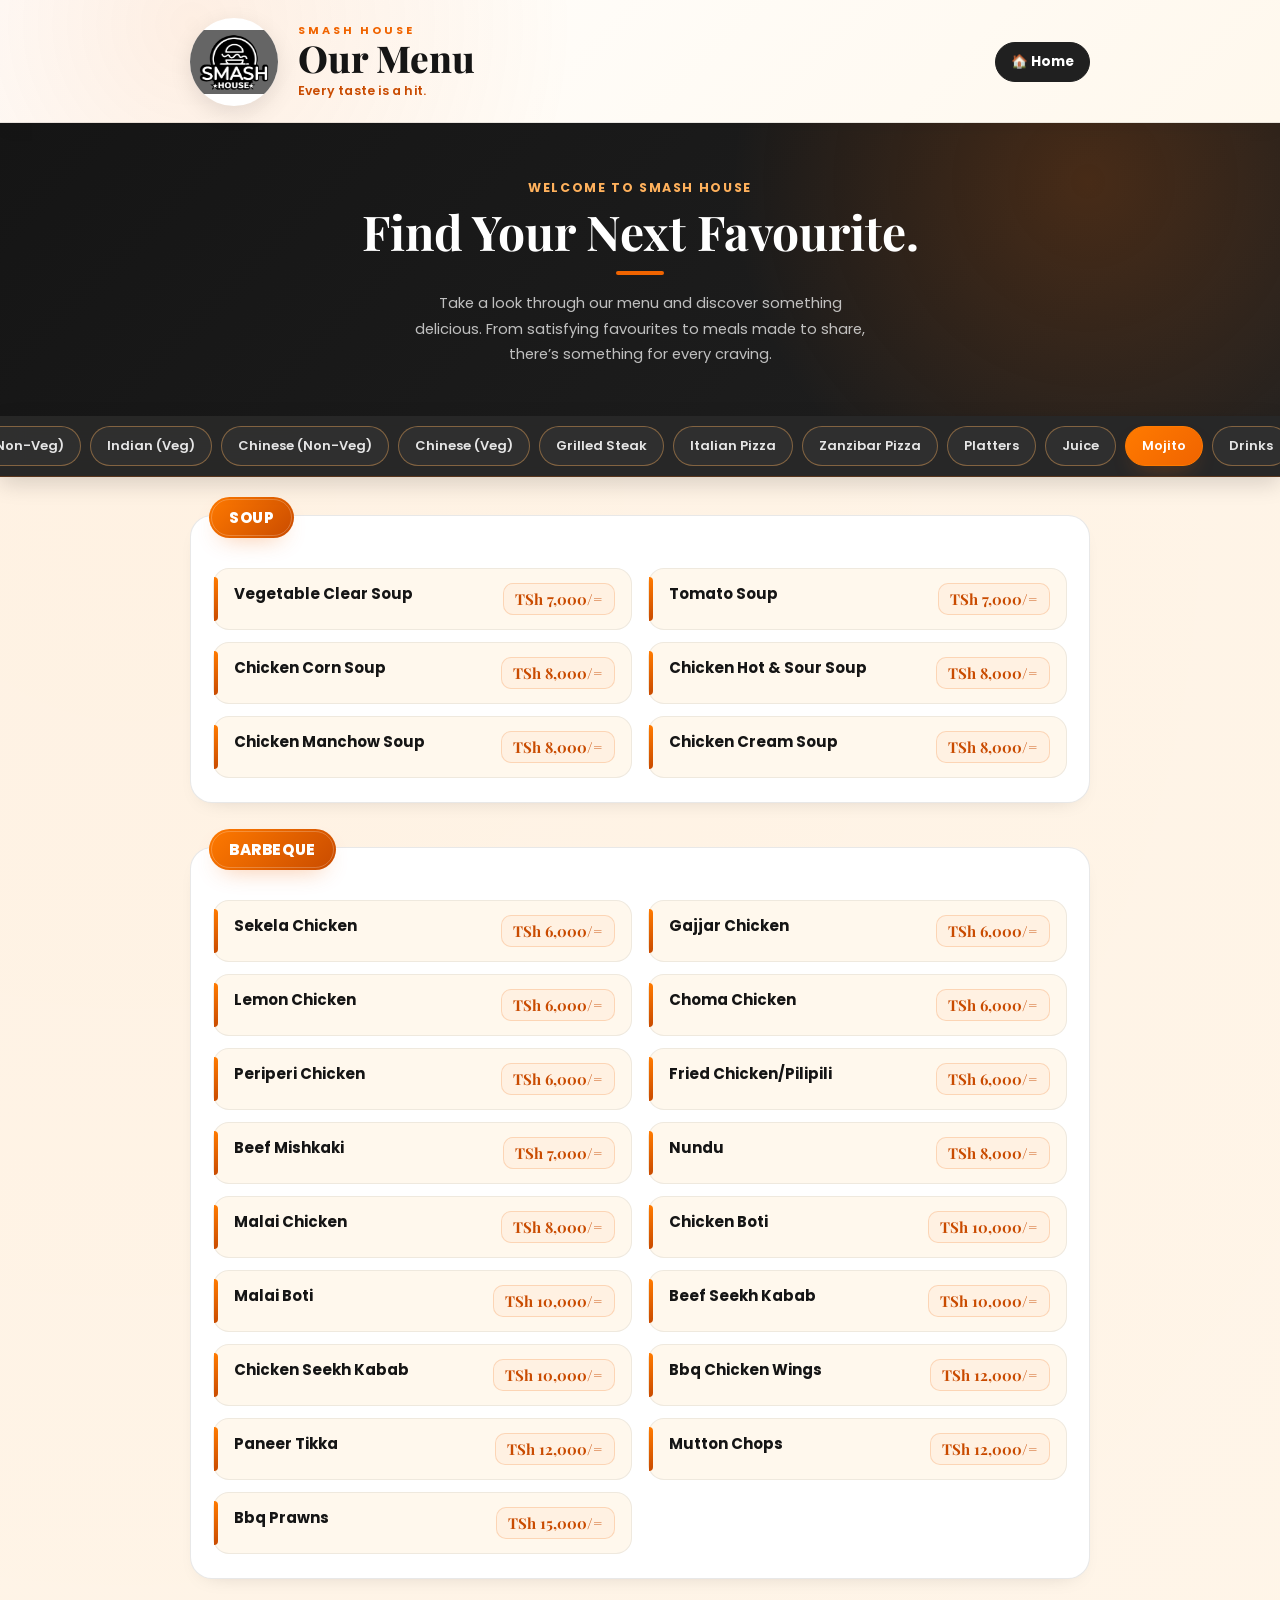
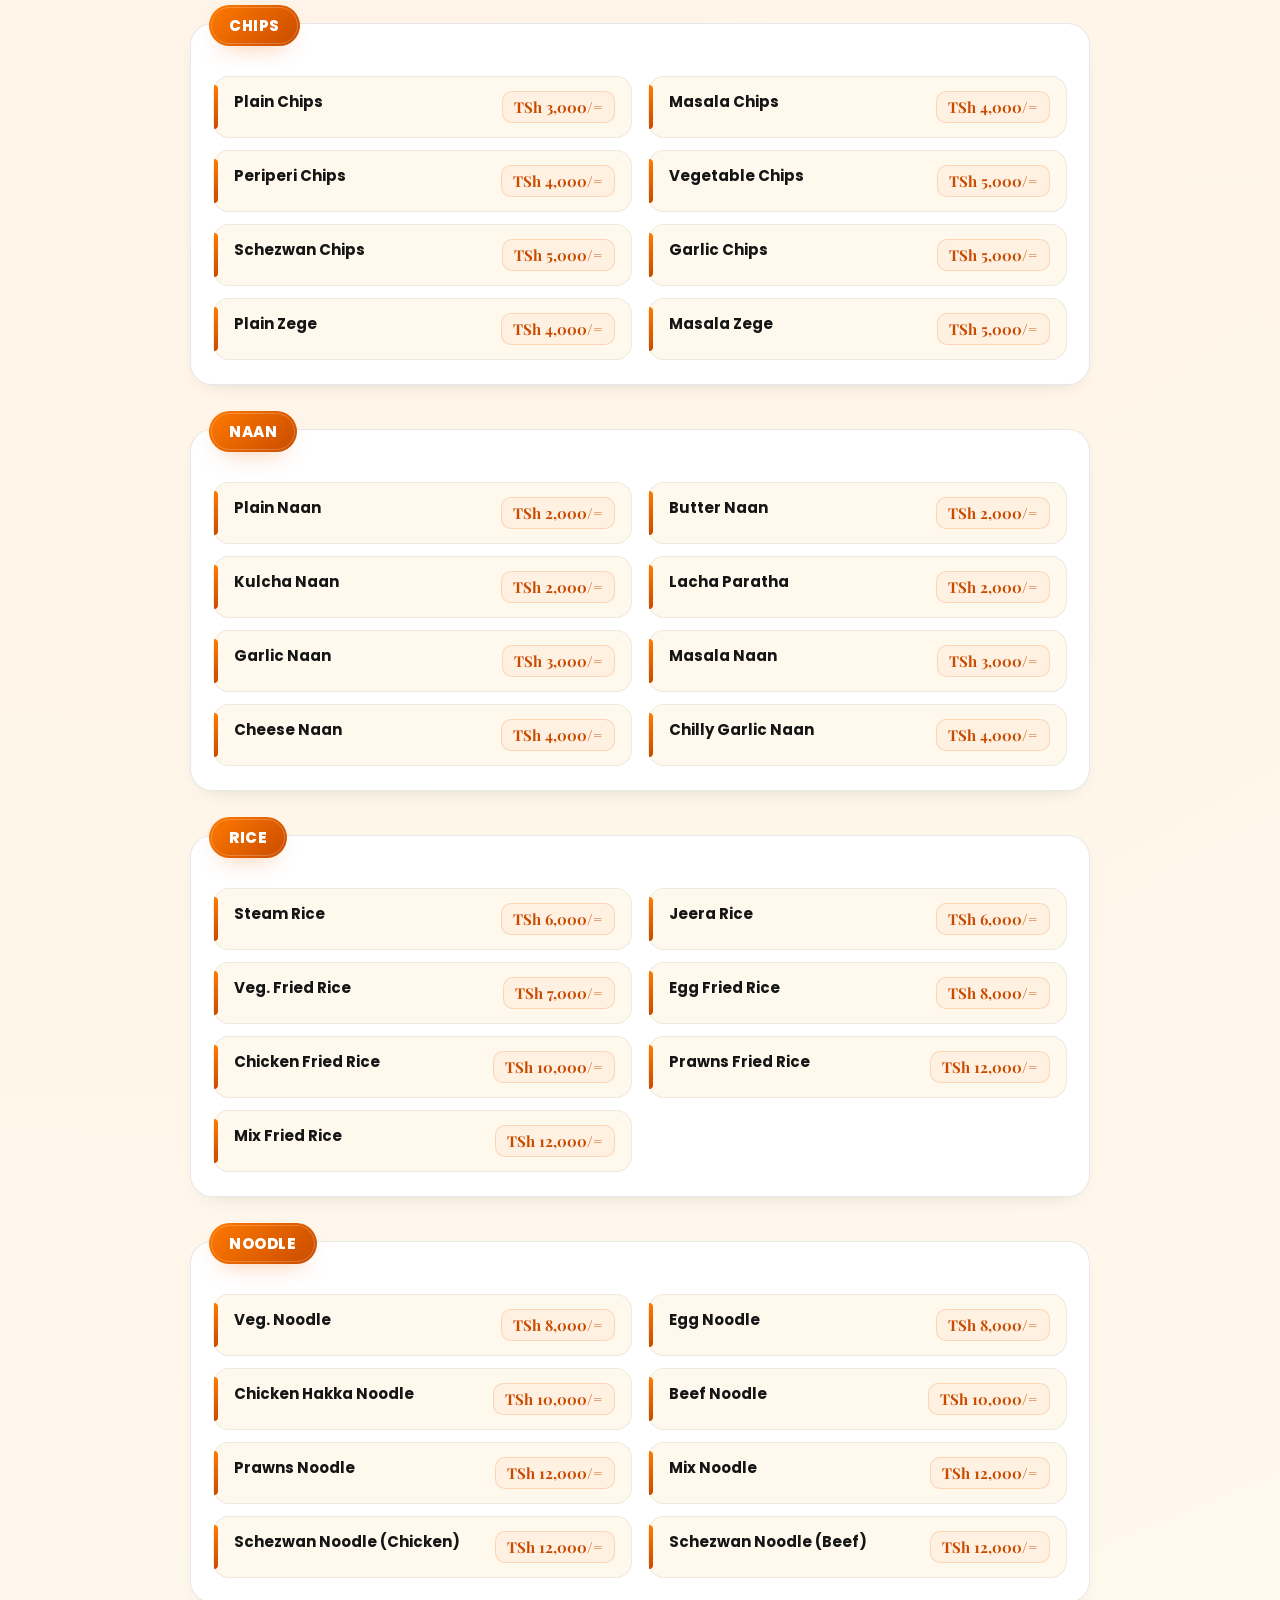
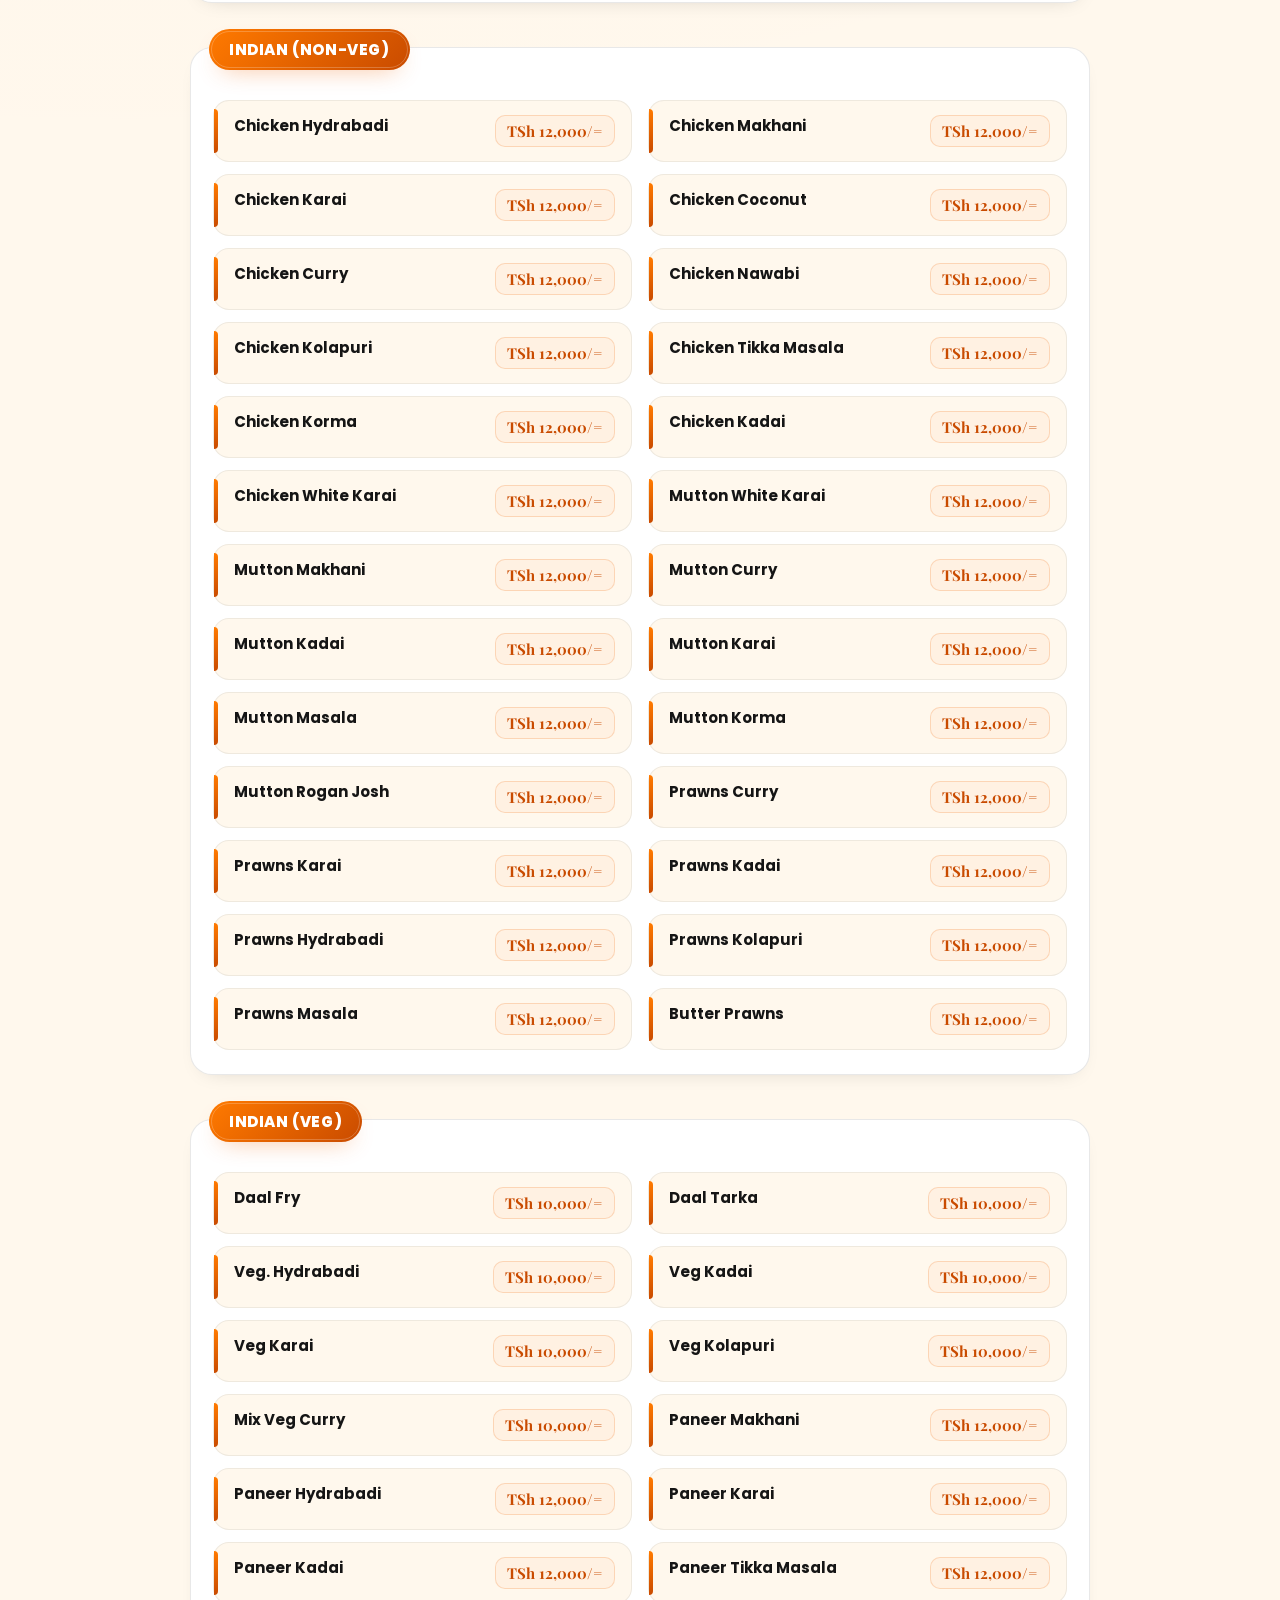
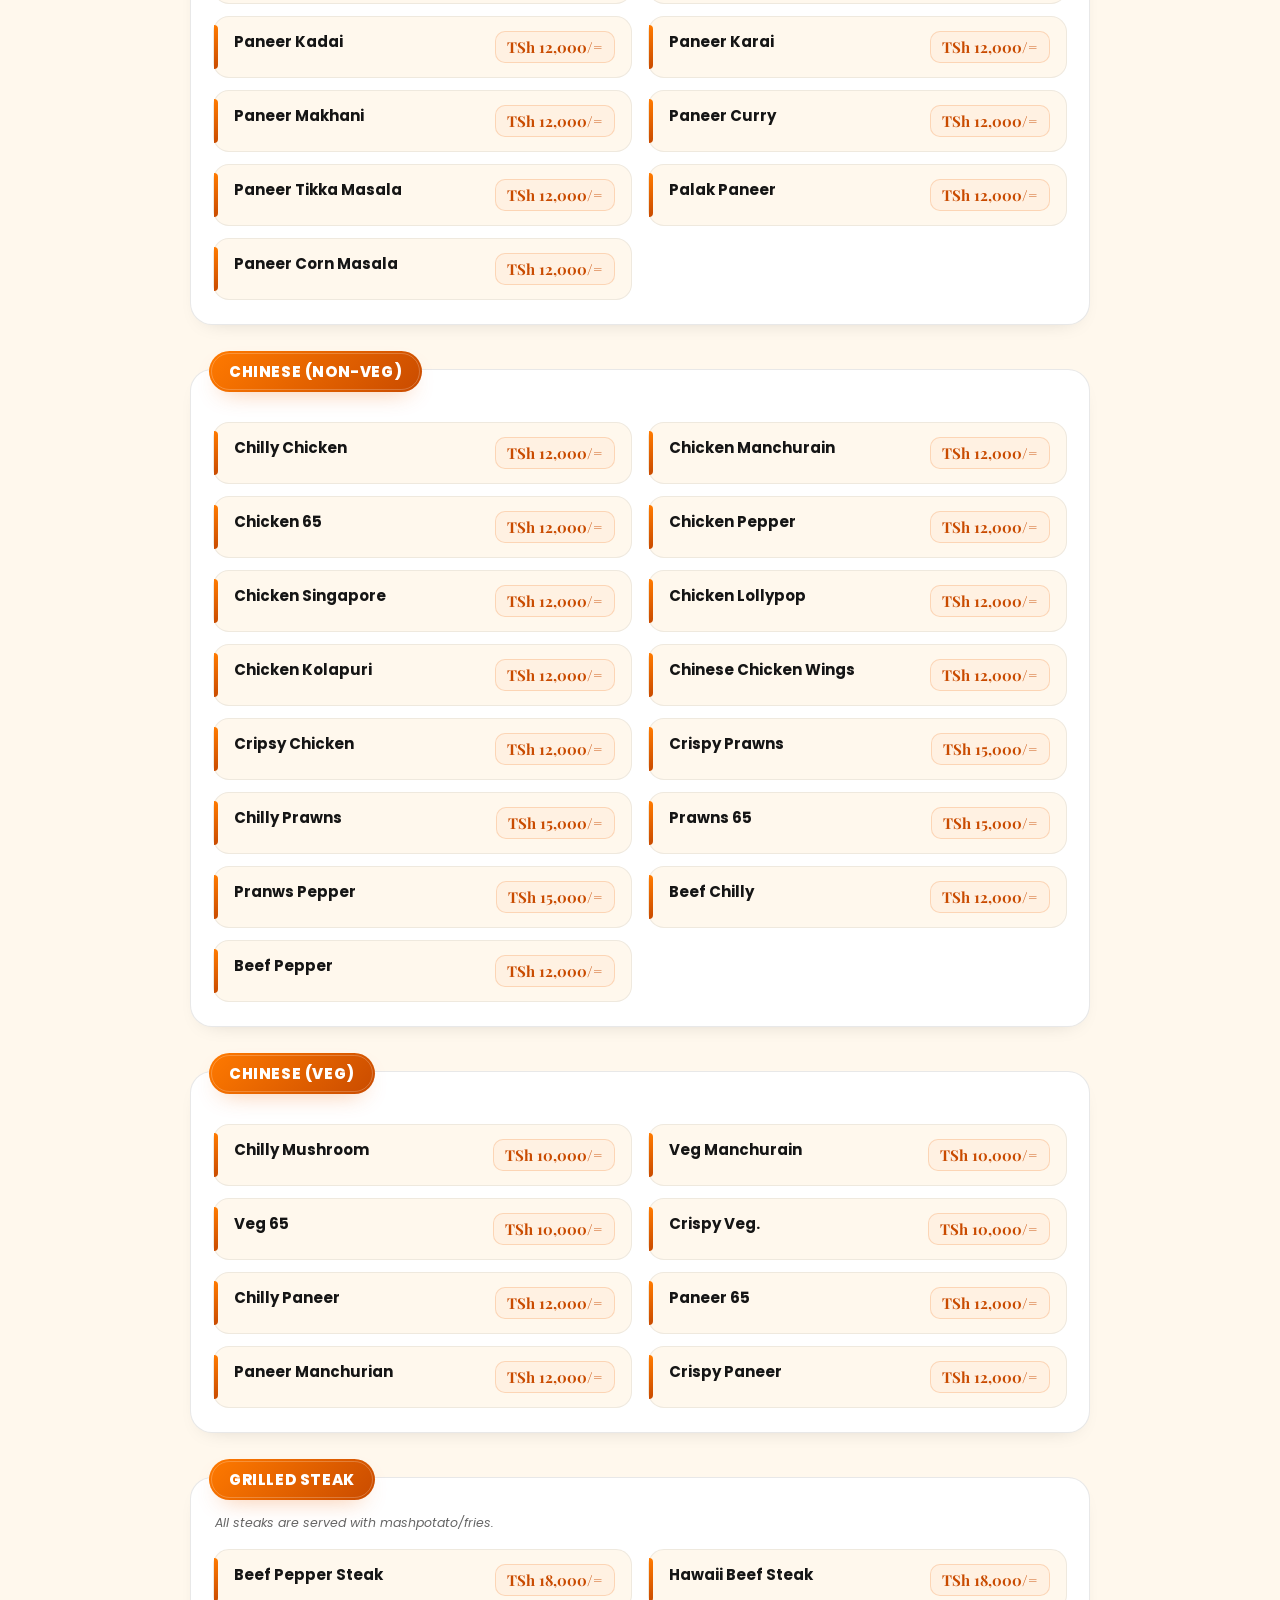
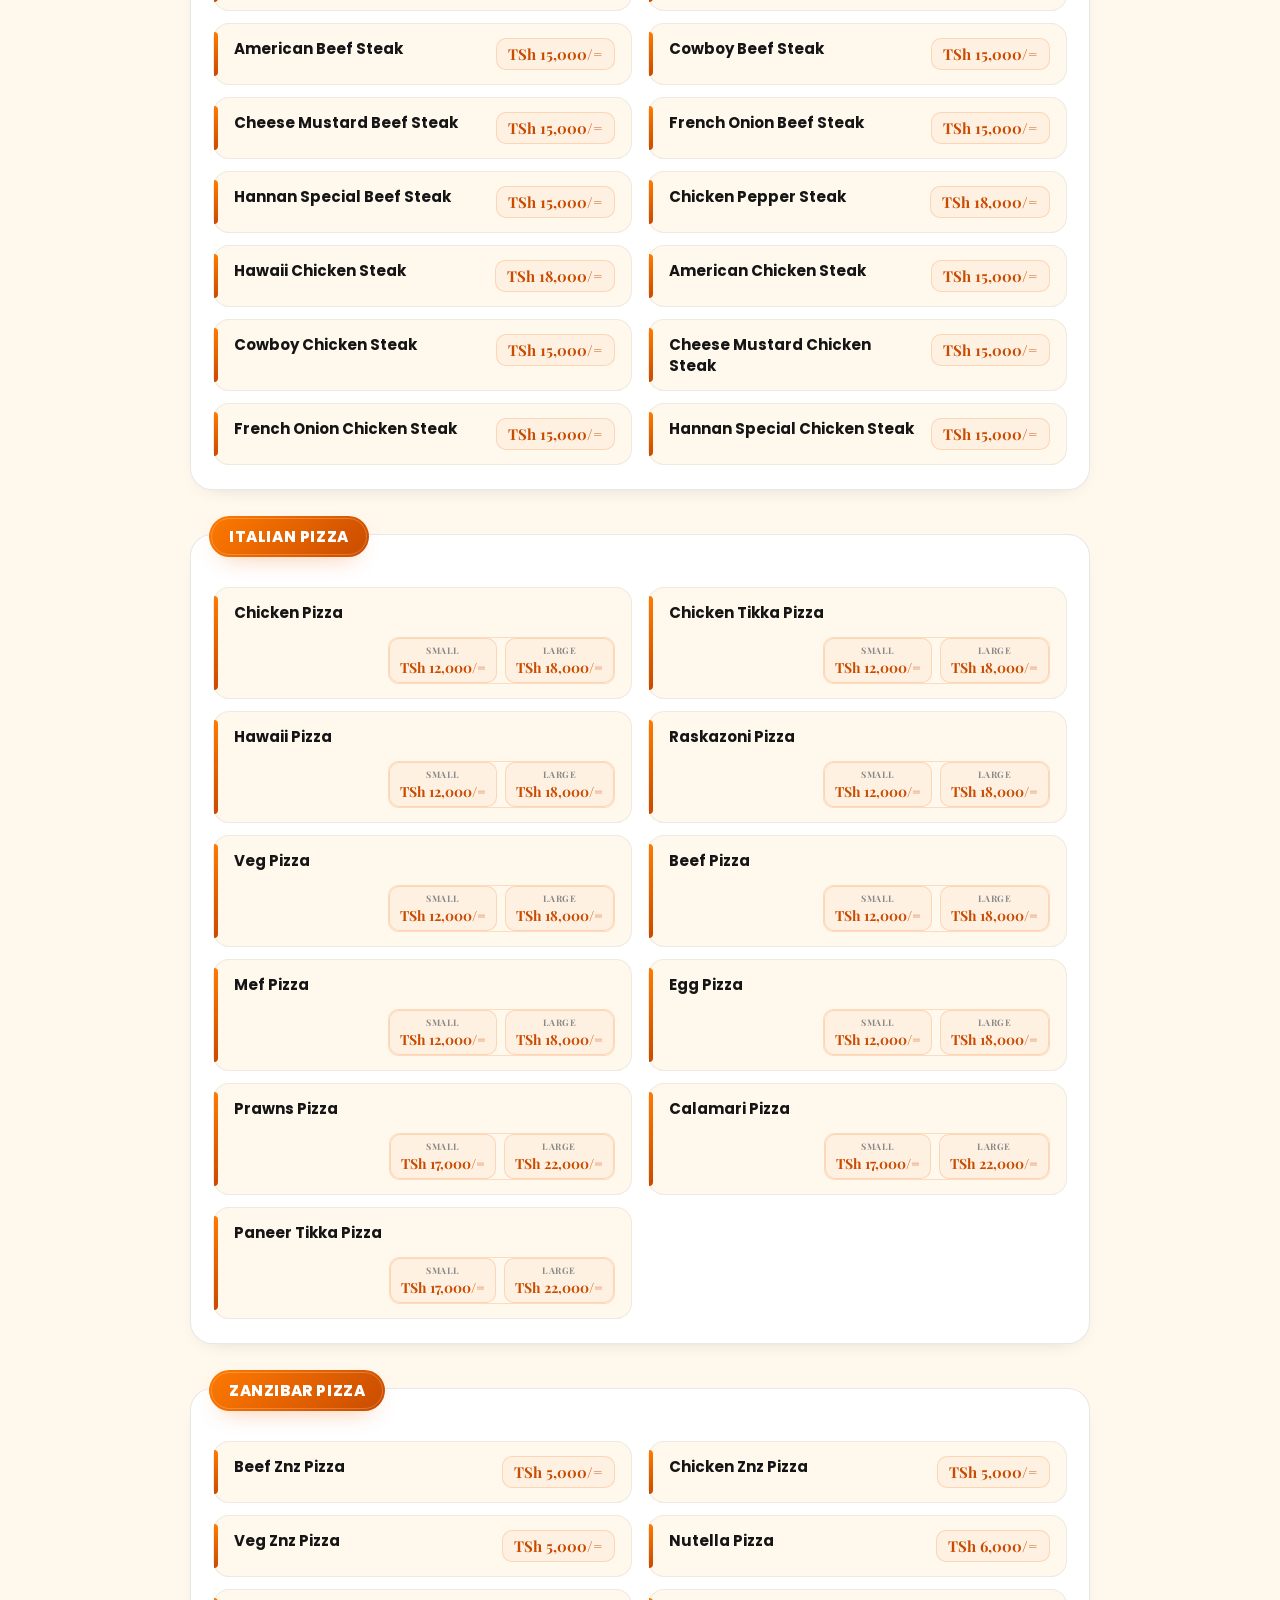
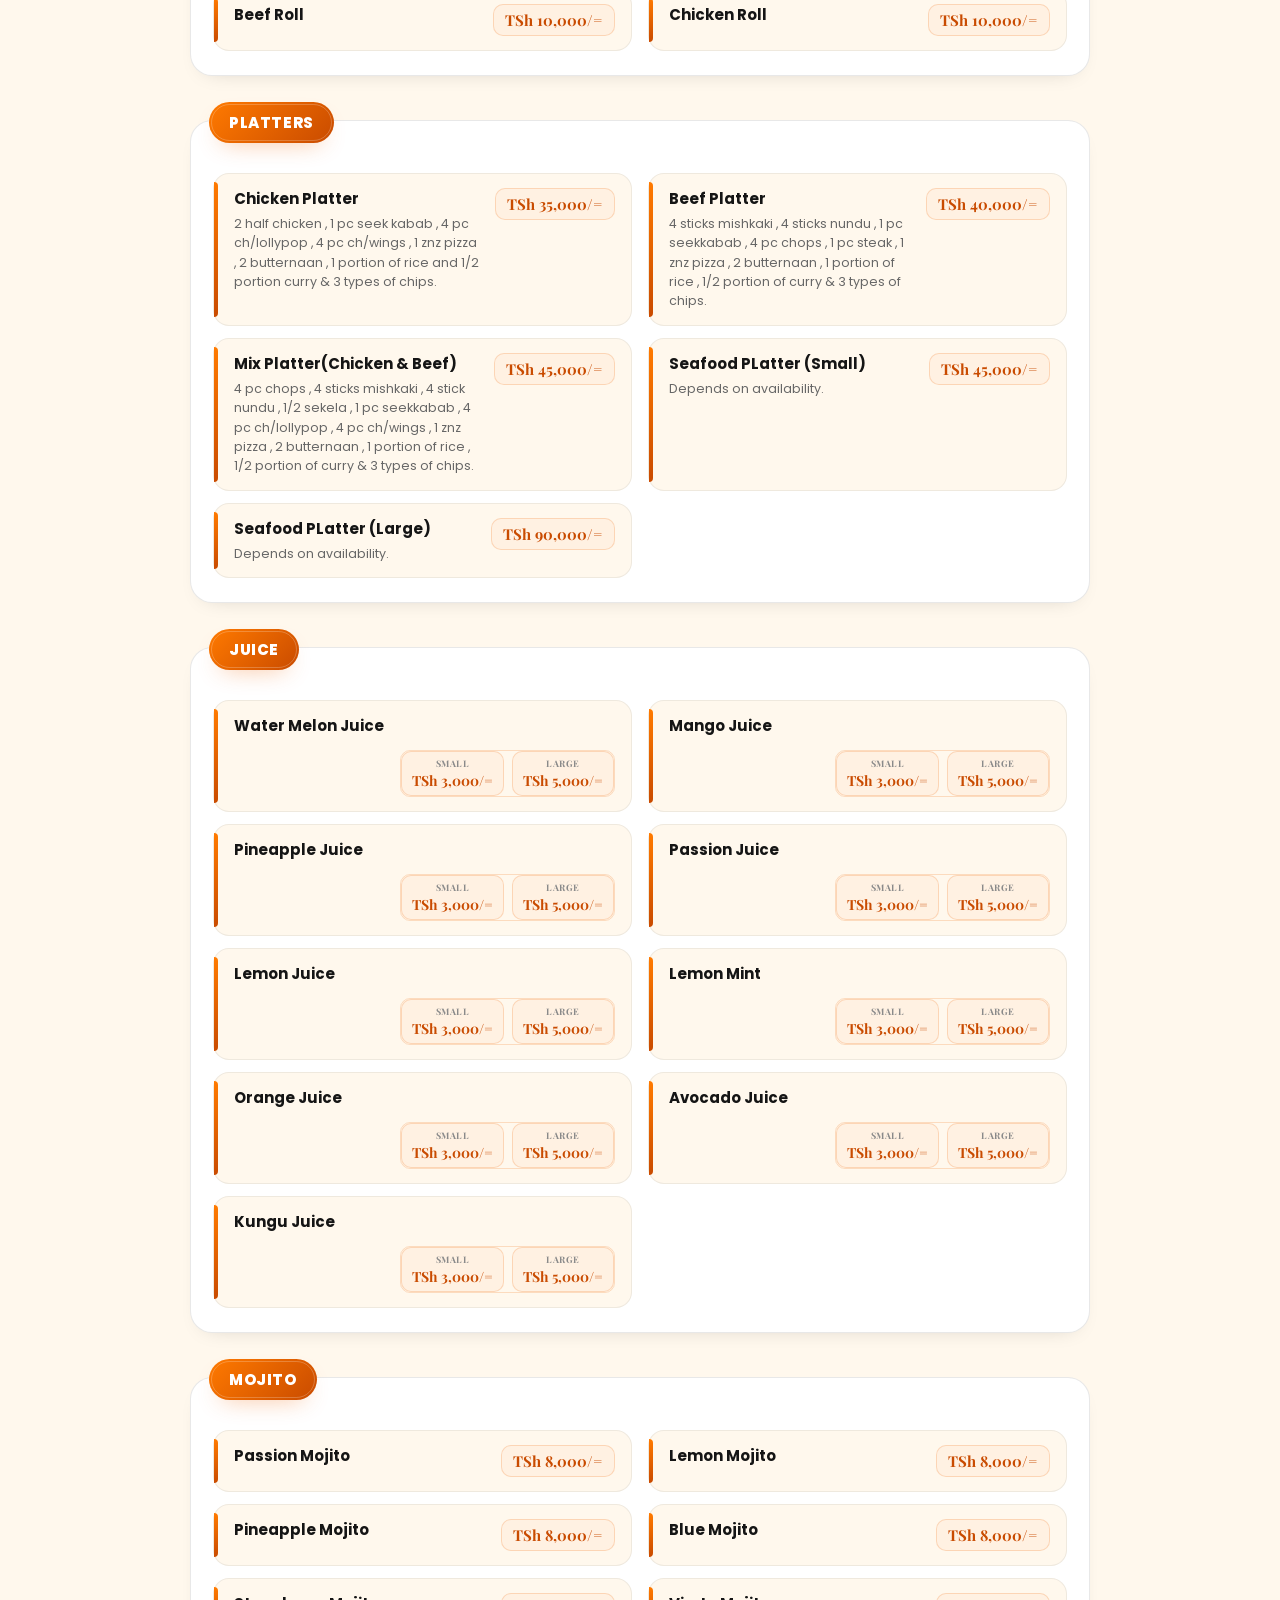
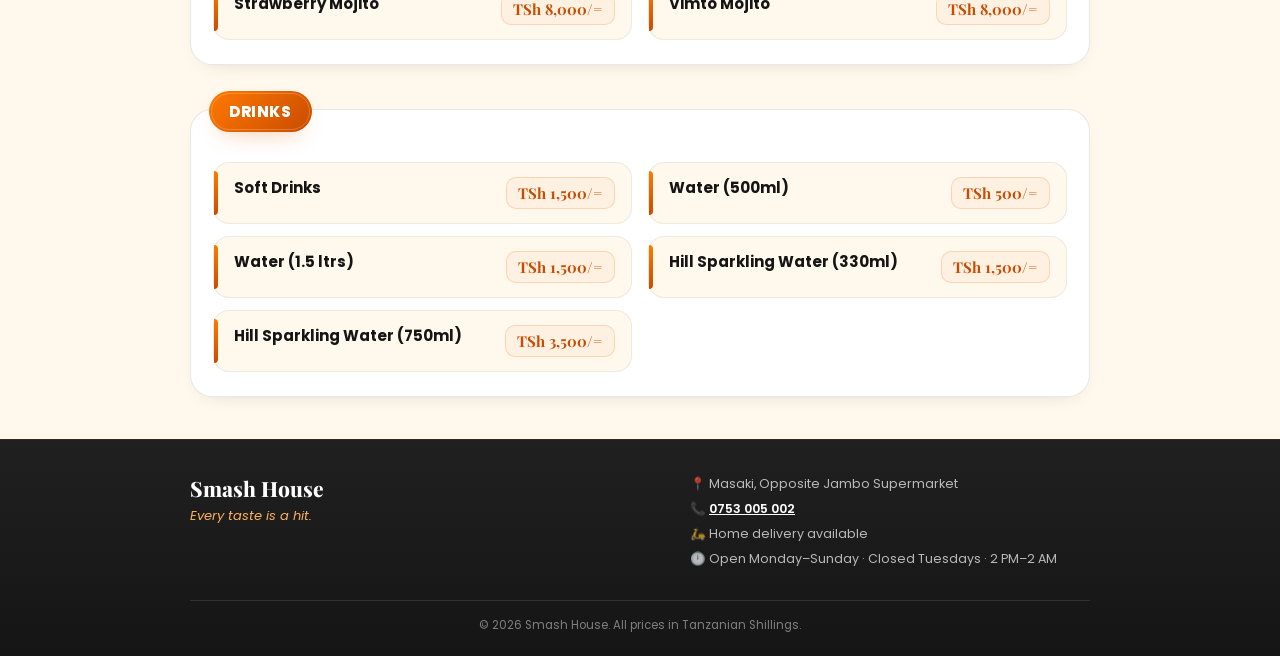
==== index1.html @ 14e7b161 "Add files via upload" ====
<!DOCTYPE html>

<html lang="en">
<head>

  <meta charset="UTF-8" />

  <meta
    name="viewport"
    content="width=device-width, initial-scale=1.0, viewport-fit=cover"
  />

  <title>Smash House — Menu</title>

  <meta
    name="description"
    content="Explore the Smash House menu and discover delicious meals, favourites and more. Visit us in Masaki or order your favourites online."
  />

  <!-- Google Fonts -->
  <link rel="preconnect" href="https://fonts.googleapis.com" />

  <link
    rel="preconnect"
    href="https://fonts.gstatic.com"
    crossorigin
  />

  <link
    href="https://fonts.googleapis.com/css2?family=Playfair+Display:wght@600;700;800&family=Poppins:wght@400;500;600;700&display=swap"
    rel="stylesheet"
  />

  <link
    rel="stylesheet"
    href="style1.css"
  />

</head>


<body>


  <!-- =========================================================
       HEADER
       ========================================================= -->

  <header class="site-header">

    <div class="header-inner">


      <!-- Restaurant Logo -->

      <div class="brand-logo">

        <img
          src="logo.jpeg"
          alt="Smash House logo"
        />

      </div>


      <!-- Restaurant Name -->

      <div class="brand-copy">

        <p class="brand-eyebrow">
          Smash House
        </p>

        <h1 class="brand-name">
          Our Menu
        </h1>

        <p class="brand-tagline">
          Every taste is a hit.
        </p>

      </div>


      <!-- Home Button -->

      <a
        href="index.html"
        class="home-button"
        aria-label="Go back to Smash House home page"
      >
        🏠 Home
      </a>


    </div>

  </header>



  <!-- =========================================================
       MENU INTRO
       ========================================================= -->

  <section class="menu-intro">

    <div class="menu-intro-inner">

      <p class="menu-kicker">
        Welcome to Smash House
      </p>

      <h2>
        Find Your Next Favourite.
      </h2>

      <p>
        Take a look through our menu and discover something delicious.
        From satisfying favourites to meals made to share, there’s
        something for every craving.
      </p>

    </div>

  </section>



  <!-- =========================================================
       CATEGORY NAVIGATION
       ========================================================= -->

  <nav
    class="category-nav"
    aria-label="Menu categories"
  >

    <div
      class="category-nav-scroll"
      id="category-nav"
      role="tablist"
    ></div>

  </nav>



  <!-- =========================================================
       MENU CONTENT
       ========================================================= -->

  <main
    id="menu-content"
    class="menu-content"
  >

    <!--
      Menu category sections are rendered here
      by script1.js from MENU_DATA.
    -->

  </main>


  <!-- =========================================================
       FOOTER
       ========================================================= -->

  <footer class="site-footer">

    <div class="footer-inner">

      <div class="footer-brand">

        <p class="footer-name">
          Smash House
        </p>

        <p class="footer-tagline">
          Every taste is a hit.
        </p>

      </div>


      <div class="footer-details">

        <p>
          📍 Masaki, Opposite Jambo Supermarket
        </p>

        <p>
          📞
          <a href="tel:0753005002">
            0753 005 002
          </a>
        </p>

        <p>
          🛵 Home delivery available
        </p>

        <p>
          🕛 Open Monday–Sunday · Closed Tuesdays · 2 PM–2 AM
        </p>

      </div>

    </div>


    <!-- Copyright -->

    <p class="footer-copyright">

      © <span id="year"></span>
      Smash House.
      All prices in Tanzanian Shillings.

    </p>

  </footer>



  <!-- JavaScript -->

  <script src="script1.js"></script>

</body>
</html>
---- style1.css ----
/* =========================================================================
   SMASH HOUSE — TABLE MENU STYLESHEET

   Visual identity:
   Charcoal + Orange + Warm Cream

   Designed to match the main Smash House website while keeping the
   digital menu clean, fast, modern and easy to use on mobile.
   ========================================================================= */


/* =========================================================================
   1. DESIGN TOKENS
   ========================================================================= */

:root {

  /* ---------- Main colours ---------- */

  --charcoal-deep: #151515;
  --charcoal: #202020;
  --charcoal-mid: #2C2C2C;
  --charcoal-light: #3A3A3A;

  --orange-deep: #C94B00;
  --orange: #F06400;
  --orange-bright: #FF7A00;
  --orange-soft: #FFB15C;

  --cream: #FFF8ED;
  --cream-dark: #F5EBDD;
  --white: #FFFFFF;

  /* ---------- Text ---------- */

  --ink: #202020;
  --ink-soft: #666666;
  --ink-faint: #8A8A8A;

  /* ---------- Borders ---------- */

  --border:
    rgba(32, 32, 32, 0.10);

  --border-orange:
    rgba(240, 100, 0, 0.28);

  /* ---------- Fonts ---------- */

  --font-display:
    'Playfair Display',
    Georgia,
    serif;

  --font-body:
    'Poppins',
    -apple-system,
    BlinkMacSystemFont,
    'Segoe UI',
    sans-serif;

  /* ---------- Radius ---------- */

  --radius-lg: 22px;
  --radius-md: 16px;
  --radius-sm: 10px;

  --radius-pill: 999px;

  /* ---------- Shadows ---------- */

  --shadow-soft:
    0 16px 40px -20px rgba(0, 0, 0, 0.30);

  --shadow-card:
    0 8px 22px -15px rgba(0, 0, 0, 0.22);

  --shadow-orange:
    0 10px 24px -12px rgba(240, 100, 0, 0.45);

  /* ---------- Navigation ---------- */

  --nav-height: 64px;

  /* ---------- Motion ---------- */

  --transition-fast:
    180ms ease;

  --transition-med:
    320ms cubic-bezier(0.22, 0.61, 0.36, 1);
}


/* =========================================================================
   2. RESET & BASE
   ========================================================================= */

* {
  box-sizing: border-box;
}

html {
  scroll-behavior: smooth;
}

@media (prefers-reduced-motion: reduce) {

  html {
    scroll-behavior: auto;
  }

  * {
    animation-duration: 0.01ms !important;
    transition-duration: 0.01ms !important;
  }

}

body {

  margin: 0;

  background:
    radial-gradient(
      circle at 10% 5%,
      rgba(240, 100, 0, 0.045),
      transparent 30%
    ),

    var(--cream);

  color: var(--ink);

  font-family: var(--font-body);

  -webkit-font-smoothing: antialiased;

  overflow-x: hidden;
}

img {
  max-width: 100%;
  display: block;
}

button {
  font-family: inherit;
}

a {
  color: inherit;
}


/* =========================================================================
   3. HEADER
   ========================================================================= */

.site-header {

  position: relative;

  background:

    radial-gradient(
      circle at 15% 20%,
      rgba(240, 100, 0, 0.10),
      transparent 35%
    ),

    linear-gradient(
      135deg,
      var(--white),
      var(--cream)
    );

  color: var(--charcoal-deep);

  padding:
    18px
    18px
    16px;

  border-bottom:
    1px solid var(--border);

  box-shadow:
    0 5px 20px rgba(0, 0, 0, 0.04);
}


/* =========================================================================
   4. HEADER INNER
   ========================================================================= */

.header-inner {

  max-width: 900px;

  margin: 0 auto;

  display: flex;

  align-items: center;

  gap: 16px;
}


/* =========================================================================
   5. RESTAURANT LOGO
   ========================================================================= */

.brand-logo {

  flex-shrink: 0;

  width: 76px;
  height: 76px;

  display: flex;

  align-items: center;

  justify-content: center;

  border-radius: 50%;

  background: var(--white);

  overflow: hidden;

  box-shadow:
    0 7px 22px rgba(0, 0, 0, 0.10);
}

.brand-logo img {

  width: 100%;
  height: 100%;

  object-fit: contain;

  display: block;
}


/* =========================================================================
   6. BRAND TEXT
   ========================================================================= */

.brand-copy {

  min-width: 0;
}

.brand-eyebrow {

  margin: 0;

  font-size: 11px;

  line-height: 1.2;

  letter-spacing: 3px;

  text-transform: uppercase;

  color: var(--orange);

  font-weight: 700;
}

.brand-name {

  margin: 2px 0 4px;

  font-family: var(--font-display);

  font-weight: 800;

  font-size:
    clamp(
      25px,
      7vw,
      37px
    );

  line-height: 1.05;

  color: var(--charcoal-deep);
}

.brand-tagline {

  margin: 0;

  font-size: 12.5px;

  color: var(--orange-deep);

  font-weight: 600;

  letter-spacing: 0.2px;
}


/* =========================================================================
   7. HOME BUTTON
   ========================================================================= */

.home-button {

  margin-left: auto;

  display: inline-flex;

  align-items: center;

  justify-content: center;

  gap: 6px;

  padding:
    9px
    15px;

  background: var(--charcoal);

  color: var(--white);

  border:
    1px solid var(--charcoal);

  border-radius:
    var(--radius-pill);

  text-decoration: none;

  font-size: 0.84rem;

  font-weight: 700;

  white-space: nowrap;

  transition:
    background var(--transition-fast),
    transform var(--transition-fast),
    box-shadow var(--transition-fast);
}

.home-button:hover {

  background: var(--orange);

  border-color: var(--orange);

  transform: translateY(-2px);

  box-shadow:
    var(--shadow-orange);
}

.home-button:active {

  transform: translateY(0);
}


/* =========================================================================
   8. MENU INTRO
   ========================================================================= */

.menu-intro {

  background:

    radial-gradient(
      circle at 85% 20%,
      rgba(240, 100, 0, 0.20),
      transparent 32%
    ),

    linear-gradient(
      135deg,
      var(--charcoal-deep),
      var(--charcoal)
    );

  color: var(--white);

  padding:
    2.7rem
    1.25rem
    3rem;

  text-align: center;
}

.menu-intro-inner {

  max-width: 650px;

  margin: 0 auto;
}

.menu-kicker {

  margin-bottom: 0.6rem;

  color: var(--orange-soft);

  font-size: 0.78rem;

  font-weight: 700;

  letter-spacing: 0.13em;

  text-transform: uppercase;
}

.menu-intro h2 {

  margin:
    0 0
    0.65rem;

  color: var(--white);

  font-family: var(--font-display);

  font-size:
    clamp(
      2rem,
      7vw,
      3rem
    );

  line-height: 1.08;
}

.menu-intro h2::after {

  content: "";

  display: block;

  width: 48px;

  height: 4px;

  margin:
    0.8rem
    auto
    0;

  background: var(--orange);

  border-radius: 999px;
}

.menu-intro p:last-child {

  margin:
    1rem
    auto
    0;

  max-width: 52ch;

  color:
    rgba(
      255,
      255,
      255,
      0.72
    );

  font-size: 0.92rem;

  line-height: 1.75;
}


/* =========================================================================
   9. CATEGORY NAVIGATION
   ========================================================================= */

.category-nav {

  position: sticky;

  top: 0;

  z-index: 50;

  background:
    rgba(
      32,
      32,
      32,
      0.97
    );

  border-bottom:
    1px solid
    rgba(
      240,
      100,
      0,
      0.25
    );

  box-shadow:
    0 7px 22px
    rgba(
      0,
      0,
      0,
      0.15
    );

  backdrop-filter:
    blur(12px);
}

.category-nav-scroll {

  display: flex;

  gap: 9px;

  overflow-x: auto;

  scroll-behavior: smooth;

  -webkit-overflow-scrolling: touch;

  padding:
    10px
    14px;

  scrollbar-width: none;
}

.category-nav-scroll::-webkit-scrollbar {
  display: none;
}


/* =========================================================================
   10. CATEGORY PILLS
   ========================================================================= */

.nav-pill {

  flex-shrink: 0;

  scroll-snap-align: start;

  border:
    1px solid
    rgba(
      255,
      177,
      92,
      0.40
    );

  background:
    rgba(
      255,
      255,
      255,
      0.04
    );

  color:
    rgba(
      255,
      255,
      255,
      0.88
    );

  font-family:
    var(--font-body);

  font-weight: 600;

  font-size: 13px;

  padding:
    9px
    16px;

  border-radius:
    var(--radius-pill);

  cursor: pointer;

  white-space: nowrap;

  min-height: 40px;

  transition:
    background var(--transition-fast),
    color var(--transition-fast),
    border-color var(--transition-fast),
    transform var(--transition-fast);
}

.nav-pill:hover {

  background:
    rgba(
      240,
      100,
      0,
      0.15
    );

  border-color:
    var(--orange-soft);

  color:
    var(--white);
}

.nav-pill:active {

  transform:
    scale(0.97);
}

.nav-pill.active {

  background:
    linear-gradient(
      135deg,
      var(--orange-bright),
      var(--orange)
    );

  border-color:
    var(--orange-bright);

  color:
    var(--white);

  box-shadow:
    var(--shadow-orange);
}

.nav-pill:focus-visible {

  outline:
    3px solid
    var(--orange-soft);

  outline-offset: 2px;
}


/* =========================================================================
   11. MENU CONTENT
   ========================================================================= */

.menu-content {

  max-width: 900px;

  margin: 0 auto;

  padding:
    10px
    16px
    42px;
}


/* =========================================================================
   12. CATEGORY SECTION
   ========================================================================= */

.category-section {

  position: relative;

  background:
    var(--white);

  border:
    1px solid
    var(--border);

  border-radius:
    var(--radius-lg);

  padding:
    36px
    18px
    24px;

  margin-top: 44px;

  box-shadow:
    var(--shadow-card);

  scroll-margin-top:
    calc(
      var(--nav-height)
      + 18px
    );
}

.category-section:first-child {

  margin-top: 28px;
}


/* =========================================================================
   13. CATEGORY HEADING
   ========================================================================= */

.category-heading {

  position: absolute;

  top: -19px;

  left: 18px;

  display: inline-flex;

  align-items: center;

  font-family:
    var(--font-body);

  font-weight: 800;

  font-size: 15px;

  letter-spacing: 0.6px;

  text-transform: uppercase;

  color:
    var(--white);

  background:
    linear-gradient(
      135deg,
      var(--orange-bright),
      var(--orange-deep)
    );

  padding:
    9px
    20px;

  border-radius:
    var(--radius-pill);

  margin: 0;

  box-shadow:
    var(--shadow-orange);
}

.category-heading::before {

  content: "";

  position: absolute;

  inset: 2px;

  border:
    1px solid
    rgba(
      255,
      255,
      255,
      0.22
    );

  border-radius:
    var(--radius-pill);

  pointer-events: none;
}


/* =========================================================================
   14. CATEGORY NOTE
   ========================================================================= */

.category-note {

  margin:
    0
    2px
    5px;

  font-size: 12.5px;

  color:
    var(--ink-soft);

  font-style: italic;

  line-height: 1.5;
}


/* =========================================================================
   15. MENU ITEMS
   ========================================================================= */

.item-list {

  margin-top: 16px;

  display: flex;

  flex-direction: column;

  gap: 10px;
}

.menu-item {

  position: relative;

  display: flex;

  align-items: flex-start;

  justify-content: space-between;

  gap: 14px;

  background:
    var(--cream);

  border:
    1px solid
    rgba(
      32,
      32,
      32,
      0.07
    );

  border-radius:
    var(--radius-md);

  padding:
    14px
    16px
    14px
    20px;

  transition:
    transform var(--transition-fast),
    border-color var(--transition-fast),
    box-shadow var(--transition-fast);
}

.menu-item::before {

  content: "";

  position: absolute;

  top: 8px;

  bottom: 8px;

  left: 0;

  width: 4px;

  border-radius:
    0 4px 4px 0;

  background:
    linear-gradient(
      180deg,
      var(--orange-bright),
      var(--orange-deep)
    );
}

.menu-item:hover {

  transform:
    translateY(-2px);

  border-color:
    var(--border-orange);

  box-shadow:
    var(--shadow-card);
}

.menu-item-info {

  min-width: 0;

  flex:
    1 1 200px;
}

.menu-item-name {

  margin: 0;

  font-family:
    var(--font-body);

  font-weight: 700;

  font-size: 15px;

  color:
    var(--charcoal-deep);

  line-height: 1.4;
}

.menu-item-desc {

  margin:
    5px
    0
    0;

  font-size: 12.5px;

  color:
    var(--ink-soft);

  line-height: 1.55;
}


/* =========================================================================
   16. MENU ITEM PRICE
   ========================================================================= */

.menu-item {

  flex-wrap: wrap;
}

.menu-item-price,
.menu-item-price--dual {

  flex:
    0 0 auto;

  margin-left: auto;
}

.menu-item-price {

  font-family:
    var(--font-display);

  font-weight: 700;

  font-size: 15px;

  color:
    var(--orange-deep);

  white-space: nowrap;

  padding:
    5px
    11px;

  background:
    #FFF1E2;

  border:
    1px solid
    rgba(
      240,
      100,
      0,
      0.20
    );

  border-radius:
    var(--radius-sm);
}


/* =========================================================================
   17. DUAL PRICES
   ========================================================================= */

.menu-item-price--dual {

  display: flex;

  gap: 8px;

  background: none;

  padding: 0;
}

.price-option {

  display: flex;

  flex-direction: column;

  align-items: center;

  gap: 2px;

  background:
    #FFF1E2;

  border:
    1px solid
    rgba(
      240,
      100,
      0,
      0.20
    );

  border-radius:
    var(--radius-sm);

  padding:
    5px
    10px;
}

.price-option-label {

  font-size: 9px;

  text-transform: uppercase;

  letter-spacing: 0.5px;

  color:
    var(--ink-faint);

  font-weight: 700;
}

.price-option-value {

  font-family:
    var(--font-display);

  font-weight: 700;

  font-size: 14px;

  color:
    var(--orange-deep);

  white-space: nowrap;
}


/* =========================================================================
   18. ORDER CTA
   ========================================================================= */

.menu-order-cta {

  padding:
    3rem
    1.25rem;

  background:
    linear-gradient(
      135deg,
      var(--cream-dark),
      var(--cream)
    );

  text-align: center;
}

.menu-order-cta-inner {

  max-width: 600px;

  margin: 0 auto;

  background:
    var(--charcoal);

  border-radius:
    var(--radius-lg);

  padding:
    2.3rem
    1.5rem;

  box-shadow:
    var(--shadow-soft);
}

.menu-order-kicker {

  margin-bottom: 0.5rem;

  color:
    var(--orange-soft);

  font-size: 0.78rem;

  font-weight: 700;

  letter-spacing: 0.1em;

  text-transform: uppercase;
}

.menu-order-cta h2 {

  margin:
    0 0
    0.5rem;

  color:
    var(--white);

  font-family:
    var(--font-display);

  font-size:
    clamp(
      1.8rem,
      6vw,
      2.5rem
    );
}

.menu-order-cta p:not(.menu-order-kicker) {

  margin:
    0
    auto
    1.25rem;

  color:
    rgba(
      255,
      255,
      255,
      0.68
    );

  font-size:
    0.9rem;
}

.menu-order-button {

  display:
    inline-flex;

  align-items:
    center;

  justify-content:
    center;

  padding:
    0.85rem
    1.7rem;

  border-radius:
    var(--radius-pill);

  background:
    linear-gradient(
      135deg,
      var(--orange-bright),
      var(--orange)
    );

  color:
    var(--white);

  font-weight:
    700;

  font-size:
    0.9rem;

  box-shadow:
    var(--shadow-orange);

  transition:
    transform var(--transition-fast),
    box-shadow var(--transition-fast);
}

.menu-order-button:hover {

  transform:
    translateY(-2px);

  box-shadow:
    0 14px 30px -12px
    rgba(
      240,
      100,
      0,
      0.55
    );
}


/* =========================================================================
   19. FOOTER
   ========================================================================= */

.site-footer {

  background:
    linear-gradient(
      180deg,
      var(--charcoal),
      var(--charcoal-deep)
    );

  color:
    var(--white);

  padding:
    34px
    20px
    22px;

  border-top:
    1px solid
    rgba(
      240,
      100,
      0,
      0.20
    );
}

.footer-inner {

  max-width: 900px;

  margin: 0 auto;

  display: grid;

  grid-template-columns: 1fr;

  gap: 20px;

  text-align: center;
}

.footer-name {

  margin:
    0
    0
    4px;

  font-family:
    var(--font-display);

  font-weight:
    800;

  font-size:
    21px;

  color:
    var(--white);
}

.footer-tagline {

  margin: 0;

  font-size:
    13px;

  color:
    var(--orange-soft);

  font-style:
    italic;
}

.footer-details p {

  margin:
    0
    0
    5px;

  font-size:
    12.5px;

  color:
    rgba(
      255,
      255,
      255,
      0.70
    );

  line-height:
    1.6;
}

.footer-details a {

  color:
    var(--white);

  font-weight:
    600;
}

.footer-details a:hover {

  color:
    var(--orange-bright);
}

.footer-copyright {

  max-width:
    900px;

  margin:
    26px
    auto
    0;

  padding-top:
    16px;

  border-top:
    1px solid
    rgba(
      255,
      255,
      255,
      0.10
    );

  font-size:
    11.5px;

  color:
    rgba(
      255,
      255,
      255,
      0.45
    );

  text-align:
    center;
}


/* =========================================================================
   20. NARROW PHONES
   ========================================================================= */

@media (max-width: 480px) {

  .site-header {

    padding:
      14px
      13px;
  }

  .header-inner {

    gap:
      11px;
  }

  .brand-logo {

    width:
      62px;

    height:
      62px;
  }

  .brand-eyebrow {

    font-size:
      9px;

    letter-spacing:
      2px;
  }

  .brand-name {

    font-size:
      24px;
  }

  .brand-tagline {

    font-size:
      11px;
  }

  .home-button {

    padding:
      8px
      11px;

    font-size:
      0.76rem;
  }

  .menu-intro {

    padding:
      2.3rem
      1rem
      2.5rem;
  }

  .category-section {

    padding:
      34px
      13px
      20px;
  }

  .menu-item {

    padding:
      12px
      13px
      12px
      18px;

    gap:
      9px;
  }

  .menu-item-name {

    font-size:
      14px;
  }

  .menu-item-desc {

    font-size:
      12px;
  }

  .menu-item-price--dual {

    flex-basis:
      100%;

    justify-content:
      flex-start;

    margin-top:
      5px;

    margin-left:
      0;
  }

  .menu-order-cta-inner {

    padding:
      2rem
      1.1rem;
  }

}


/* =========================================================================
   21. VERY SMALL PHONES
   ========================================================================= */

@media (max-width: 380px) {

  .menu-content {

    padding-left:
      12px;

    padding-right:
      12px;
  }

  .category-heading {

    left:
      14px;

    font-size:
      13px;

    padding:
      8px
      16px;
  }

  .menu-item-price {

    font-size:
      14px;
  }

  .price-option-value {

    font-size:
      13px;
  }

}


/* =========================================================================
   22. TABLET
   ========================================================================= */

@media (min-width: 700px) {

  .header-inner {

    gap:
      20px;
  }

  .brand-logo {

    width:
      88px;

    height:
      88px;
  }

  .category-nav-scroll {

    justify-content:
      center;

    flex-wrap:
      nowrap;
  }

  .item-list {

    display:
      grid;

    grid-template-columns:
      repeat(
        2,
        1fr
      );

    gap:
      12px
      16px;
  }

  /* Keep large platters visually spacious */

  .platters .item-list,
  #platters .item-list {

    grid-template-columns:
      1fr;
  }

  .footer-inner {

    grid-template-columns:
      1.2fr
      1fr;

    text-align:
      left;
  }

}


/* =========================================================================
   23. DESKTOP
   ========================================================================= */

@media (min-width: 1000px) {

  .menu-content {

    padding-left:
      0;

    padding-right:
      0;
  }

  .category-section {

    padding-left:
      22px;

    padding-right:
      22px;
  }

}


/* =========================================================================
   24. KEEP PLATTERS IN ONE COLUMN
   ========================================================================= */

#platters .item-list {

  grid-template-columns:
    1fr !important;
}


/* =========================================================================
   25. ACCESSIBILITY
   ========================================================================= */

.home-button:focus-visible,
.nav-pill:focus-visible,
.menu-order-button:focus-visible {

  outline:
    3px solid
    var(--orange-soft);

  outline-offset:
    3px;
}


/* =========================================================================
   26. TEXT SELECTION
   ========================================================================= */

::selection {

  background:
    var(--orange);

  color:
    var(--white);
}
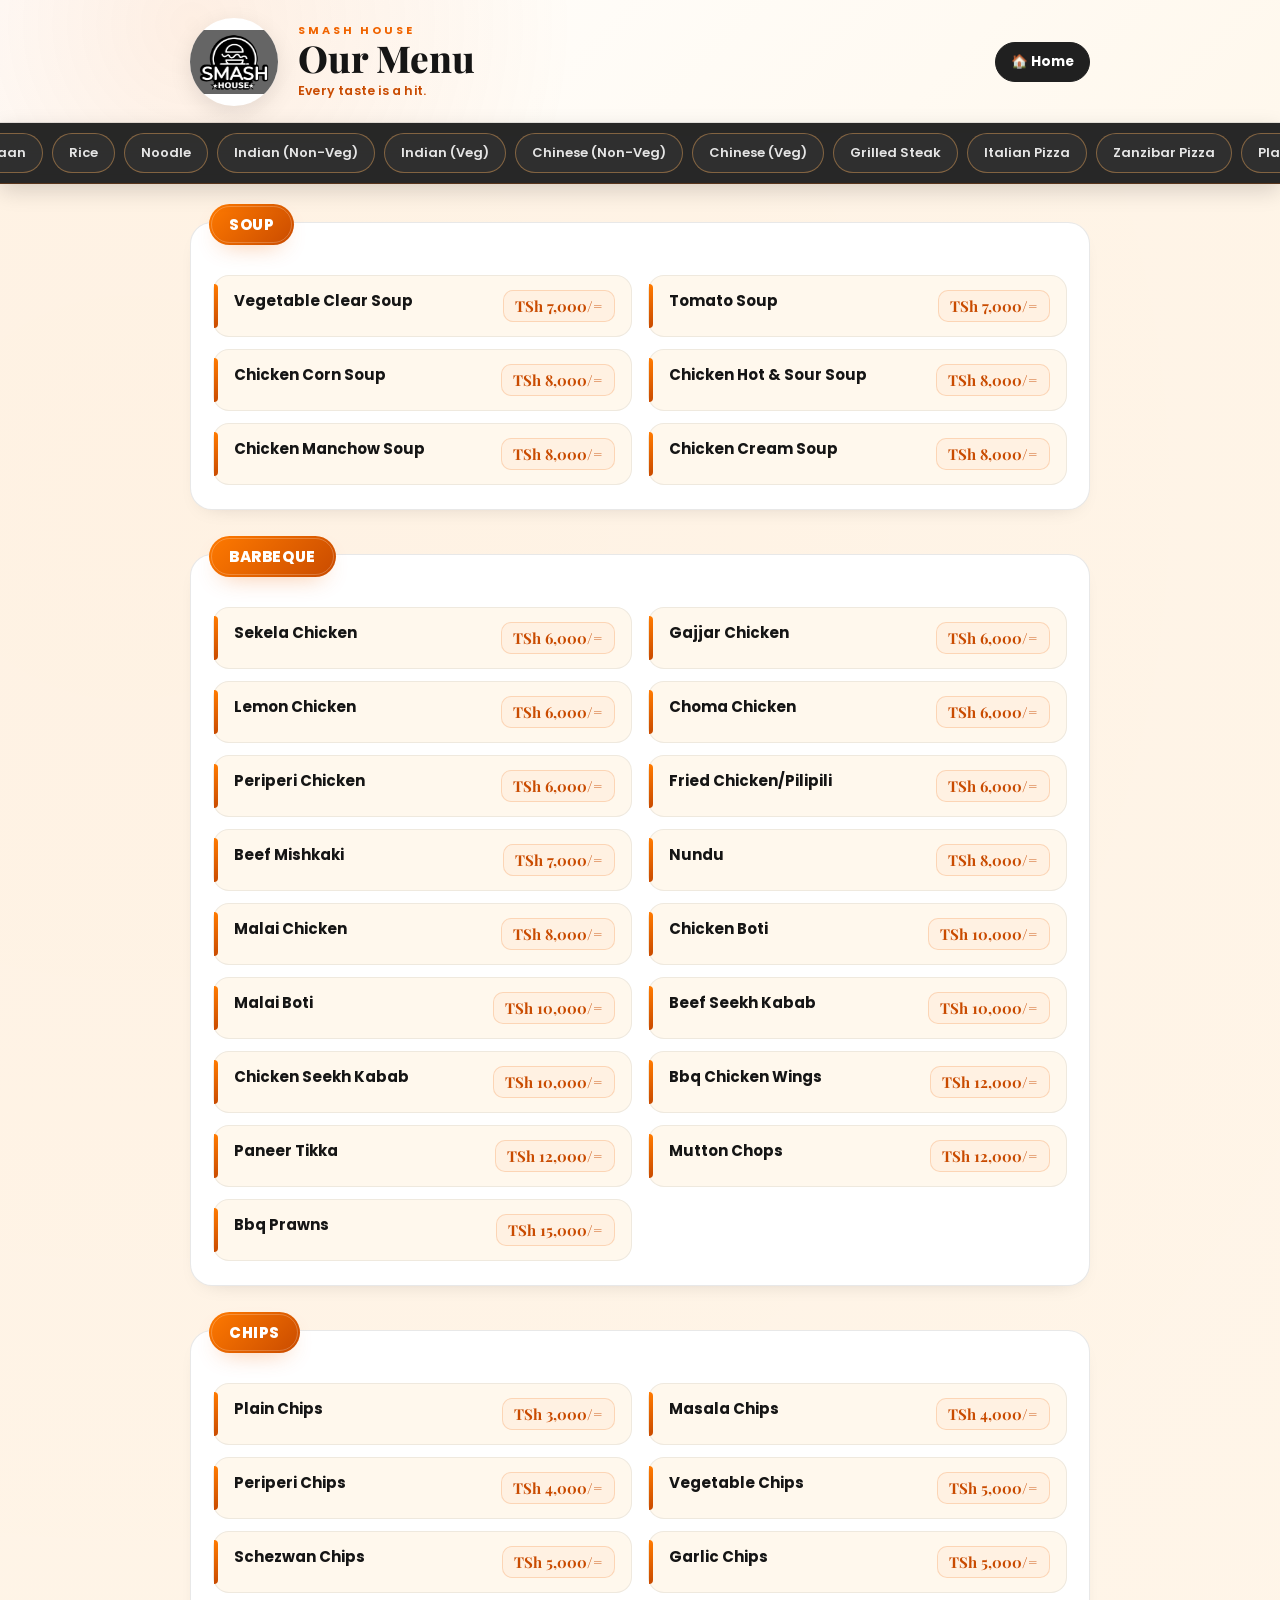
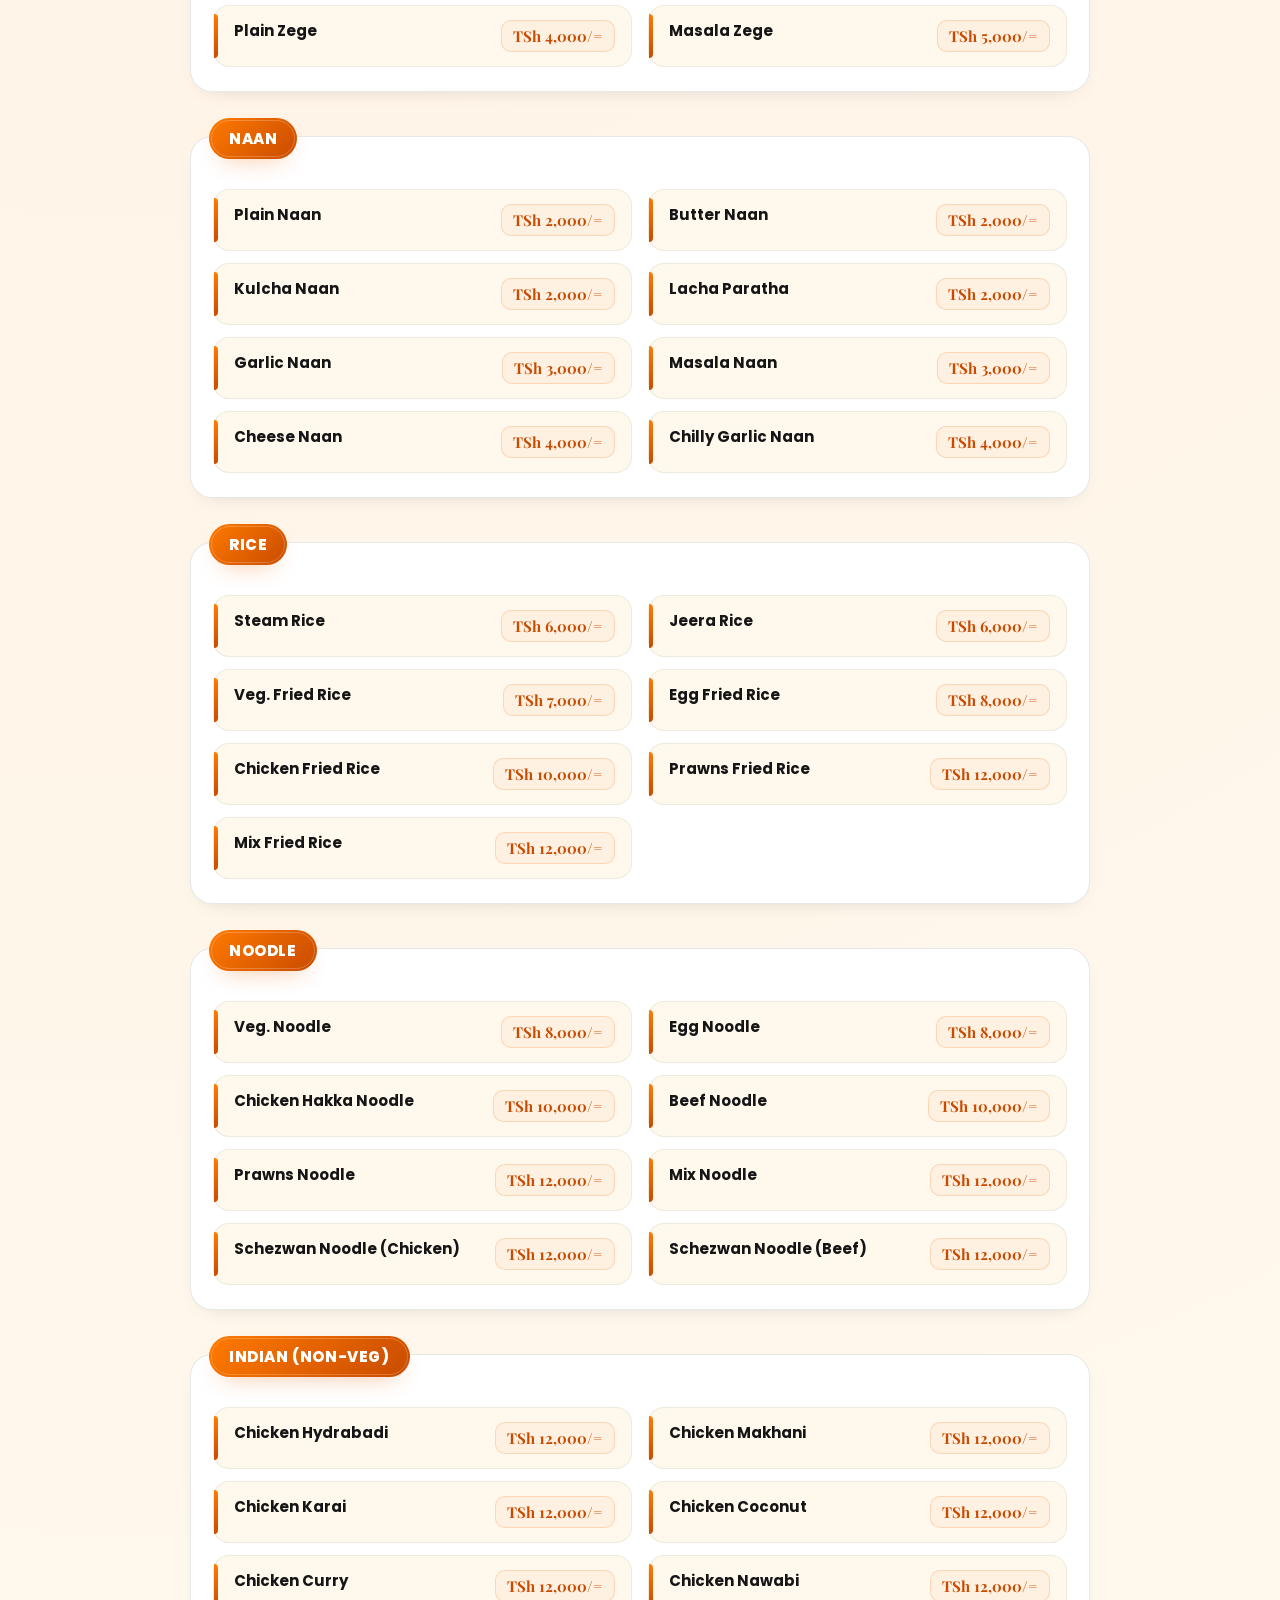
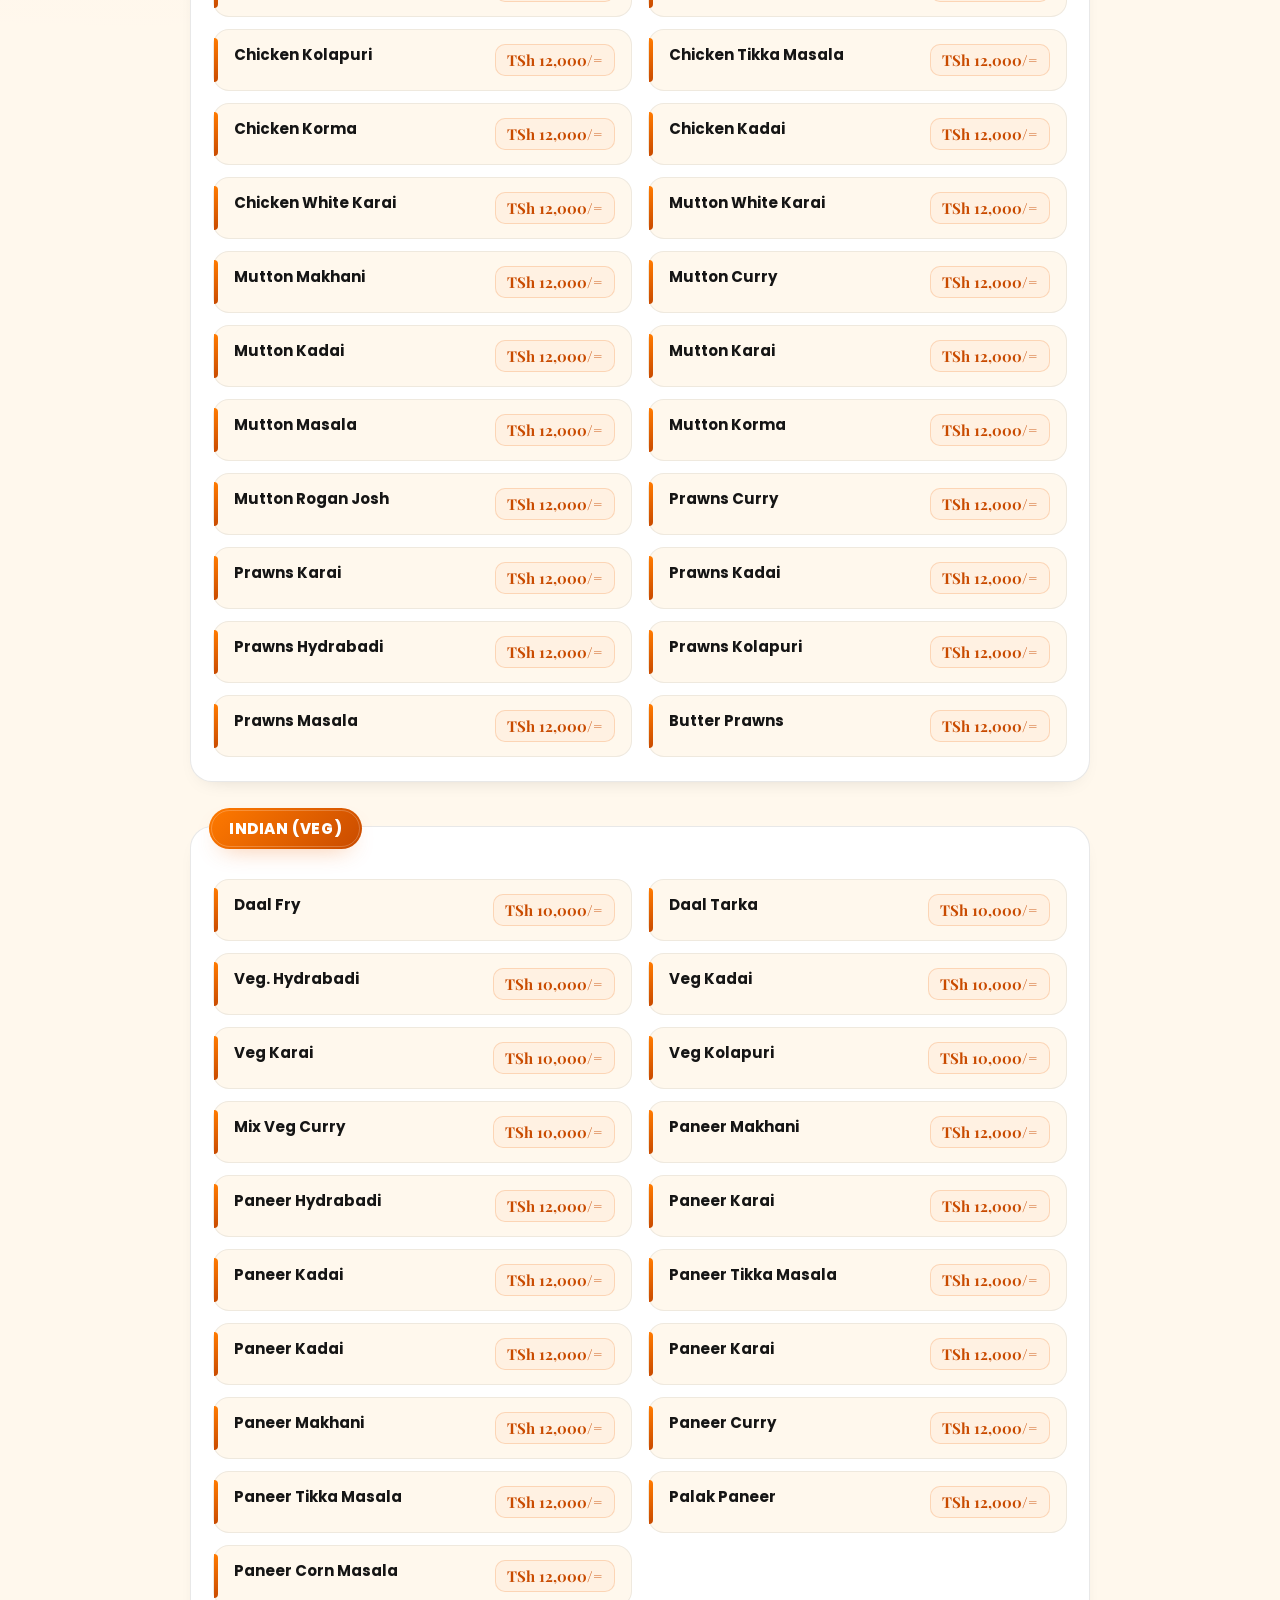
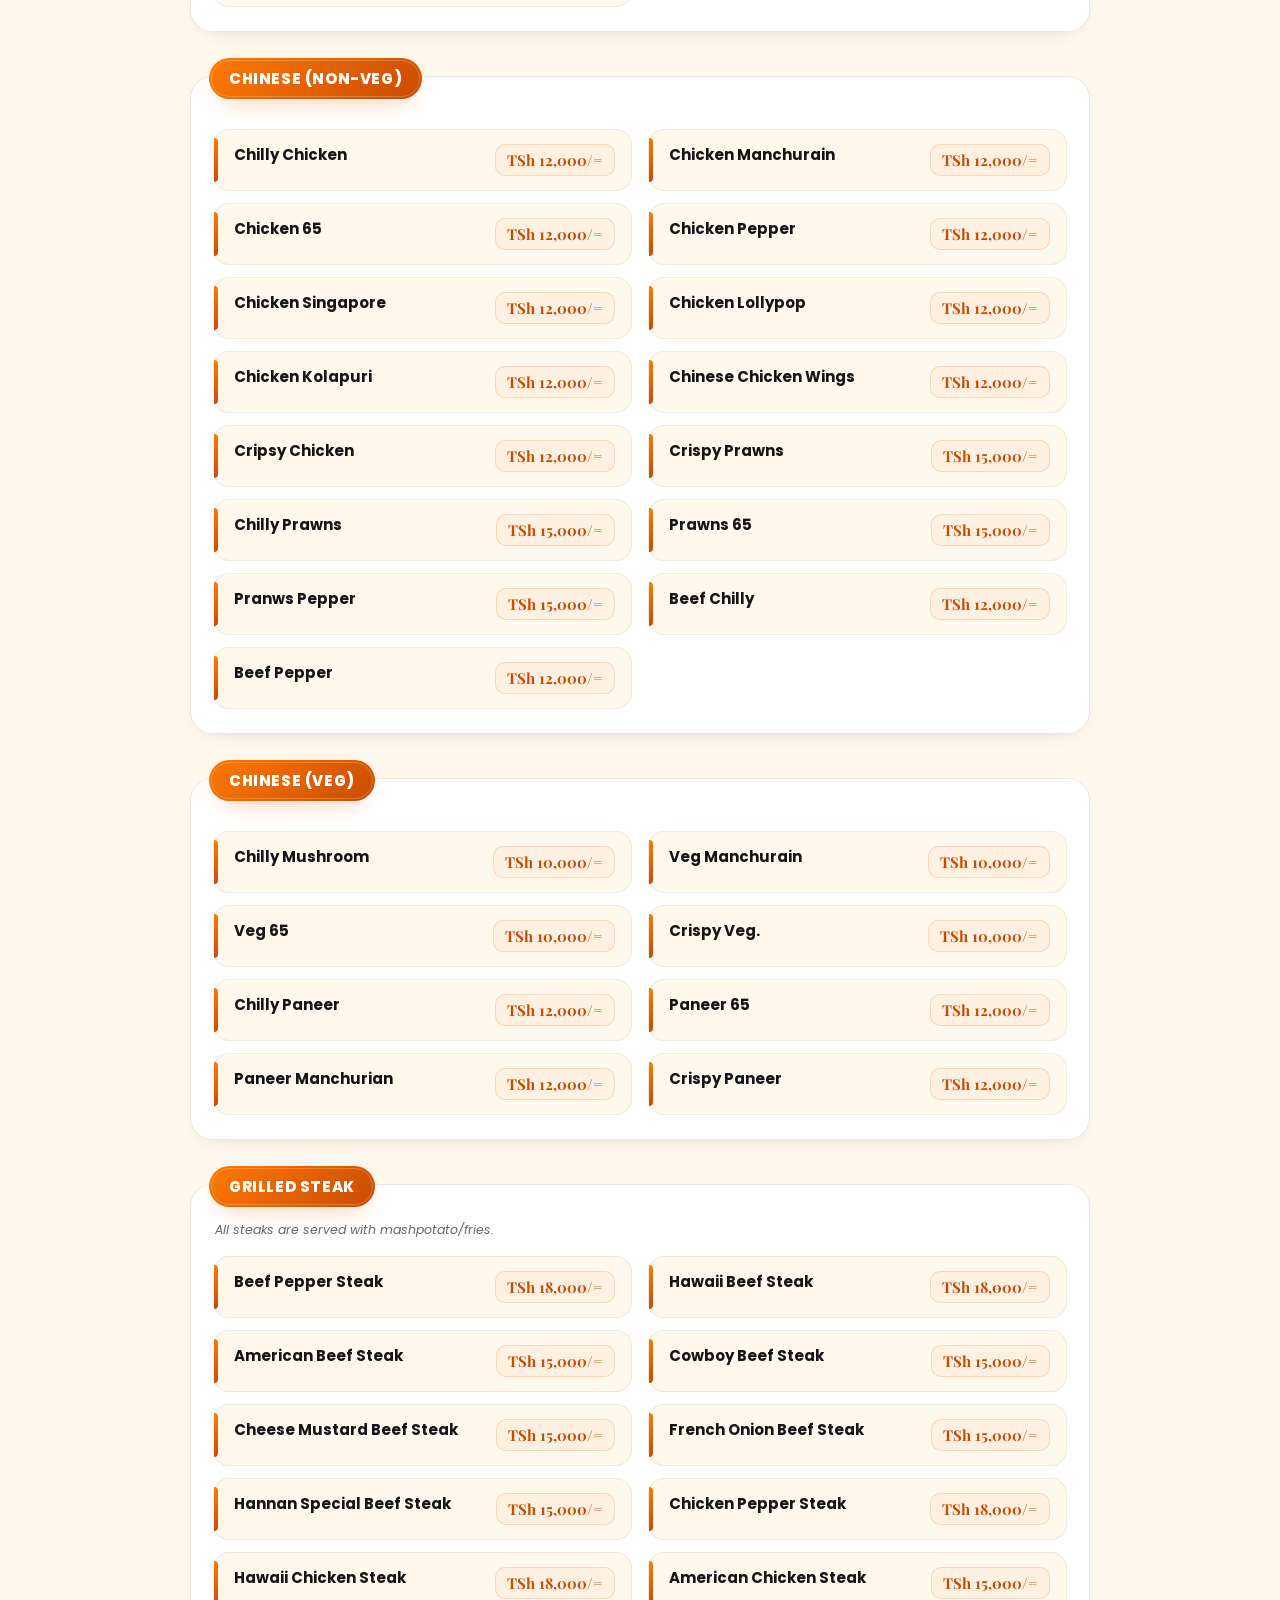
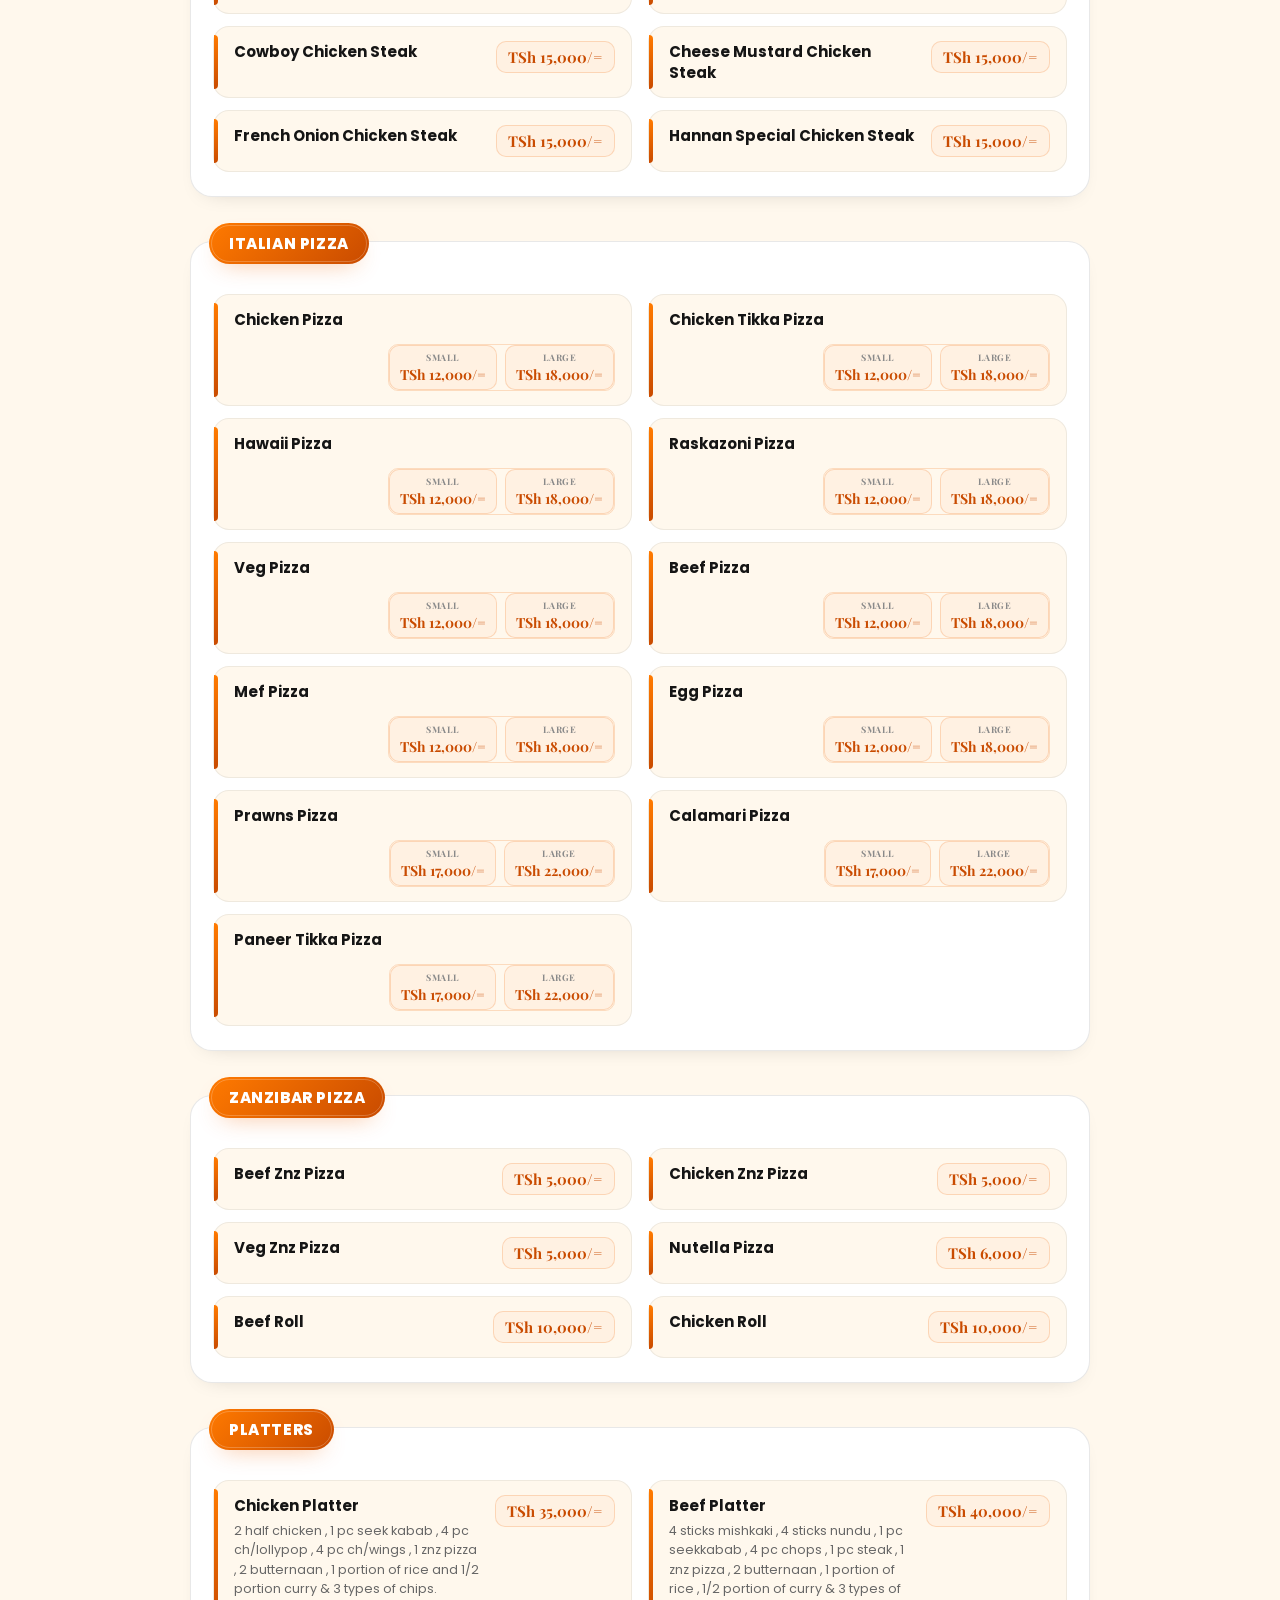
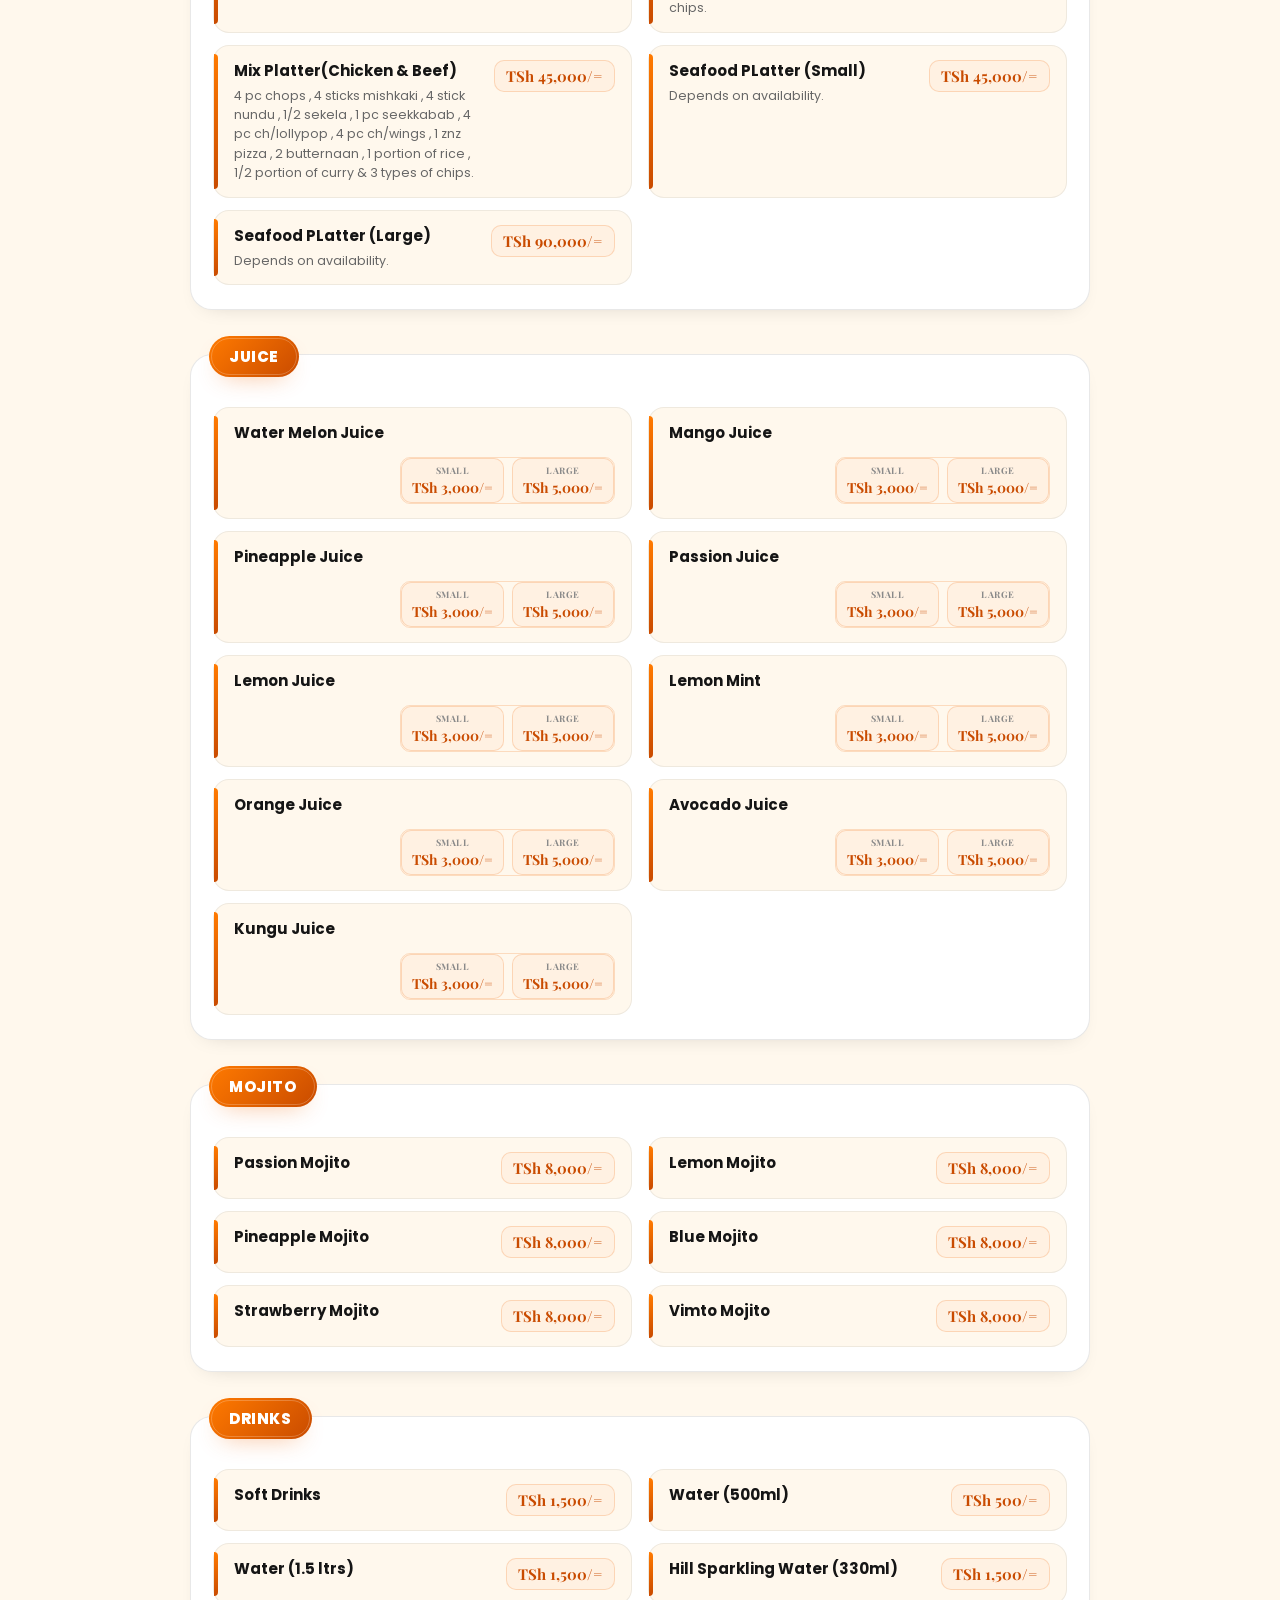
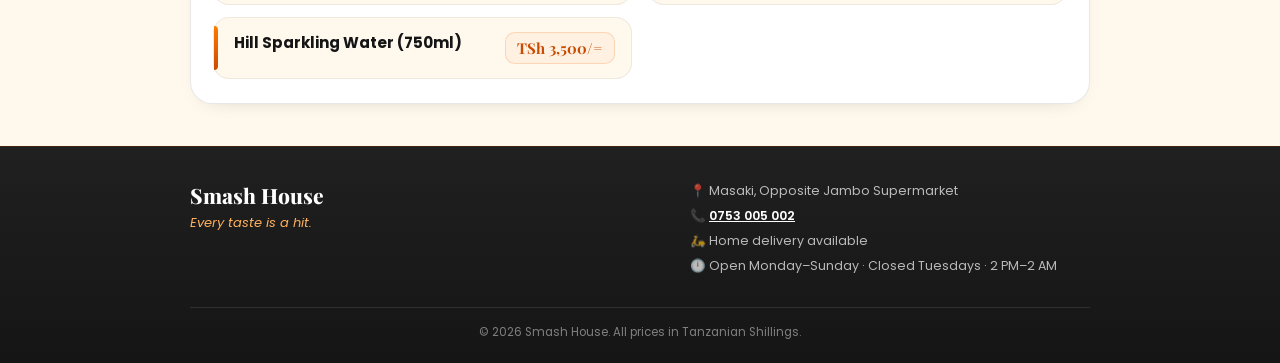
==== commit 6bd0eb04: "Update index1.html" ====
--- a/index1.html
+++ b/index1.html
@@ -100,34 +100,6 @@
 
 
   <!-- =========================================================
-       MENU INTRO
-       ========================================================= -->
-
-  <section class="menu-intro">
-
-    <div class="menu-intro-inner">
-
-      <p class="menu-kicker">
-        Welcome to Smash House
-      </p>
-
-      <h2>
-        Find Your Next Favourite.
-      </h2>
-
-      <p>
-        Take a look through our menu and discover something delicious.
-        From satisfying favourites to meals made to share, there’s
-        something for every craving.
-      </p>
-
-    </div>
-
-  </section>
-
-
-
-  <!-- =========================================================
        CATEGORY NAVIGATION
        ========================================================= -->
 
@@ -229,4 +201,4 @@
   <script src="script1.js"></script>
 
 </body>
-</html>+</html>
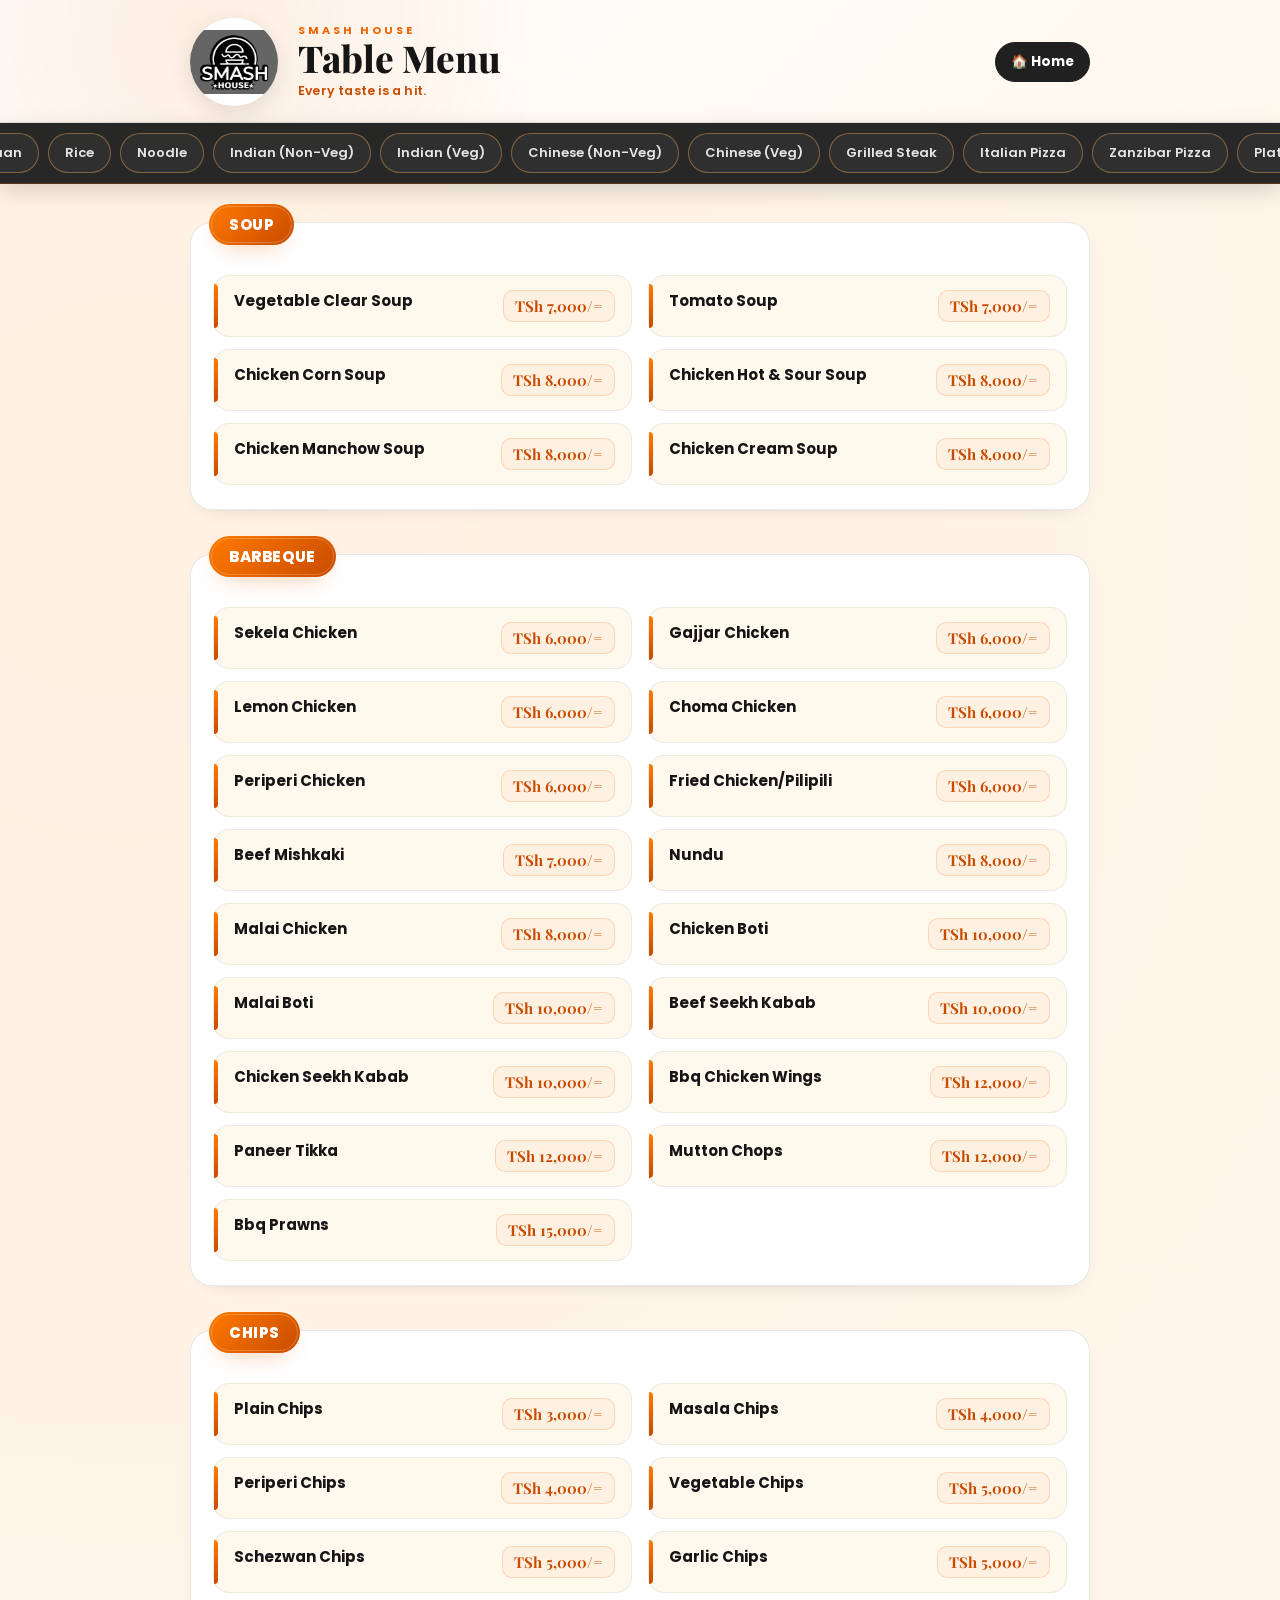
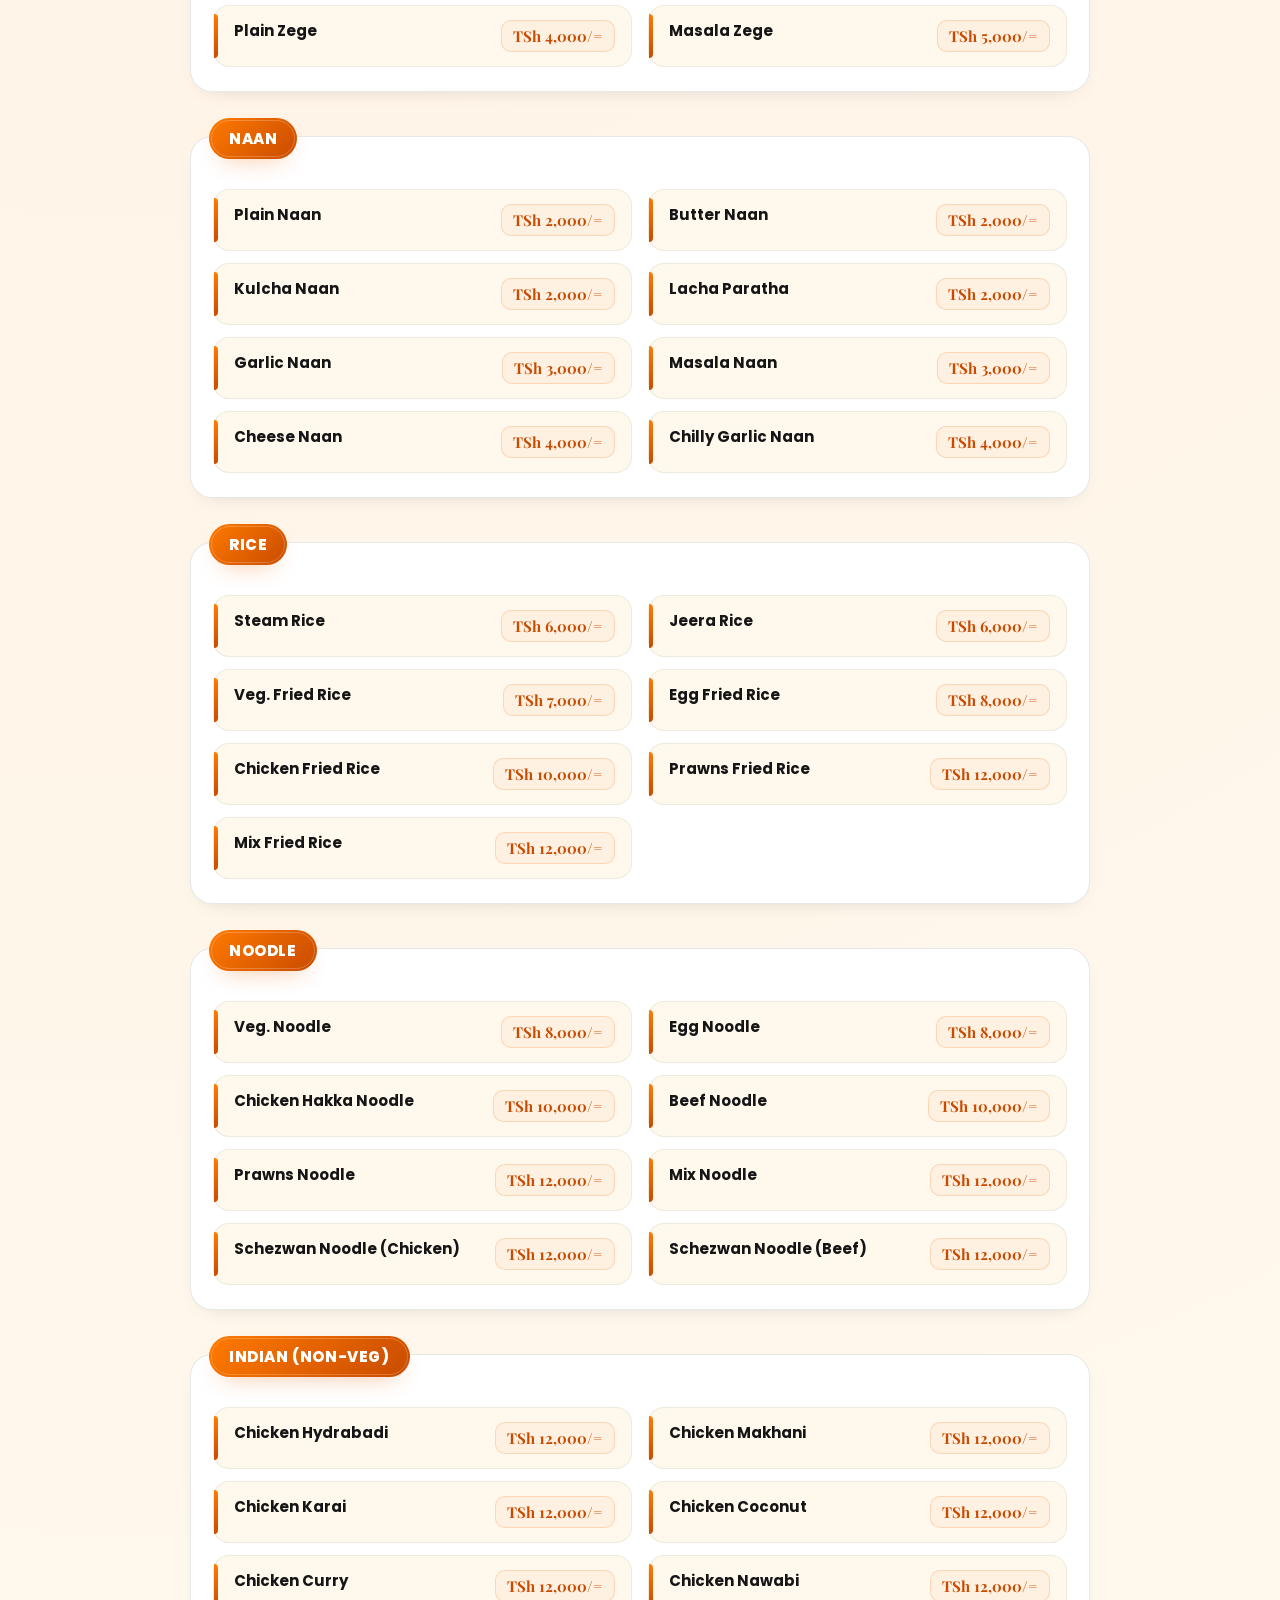
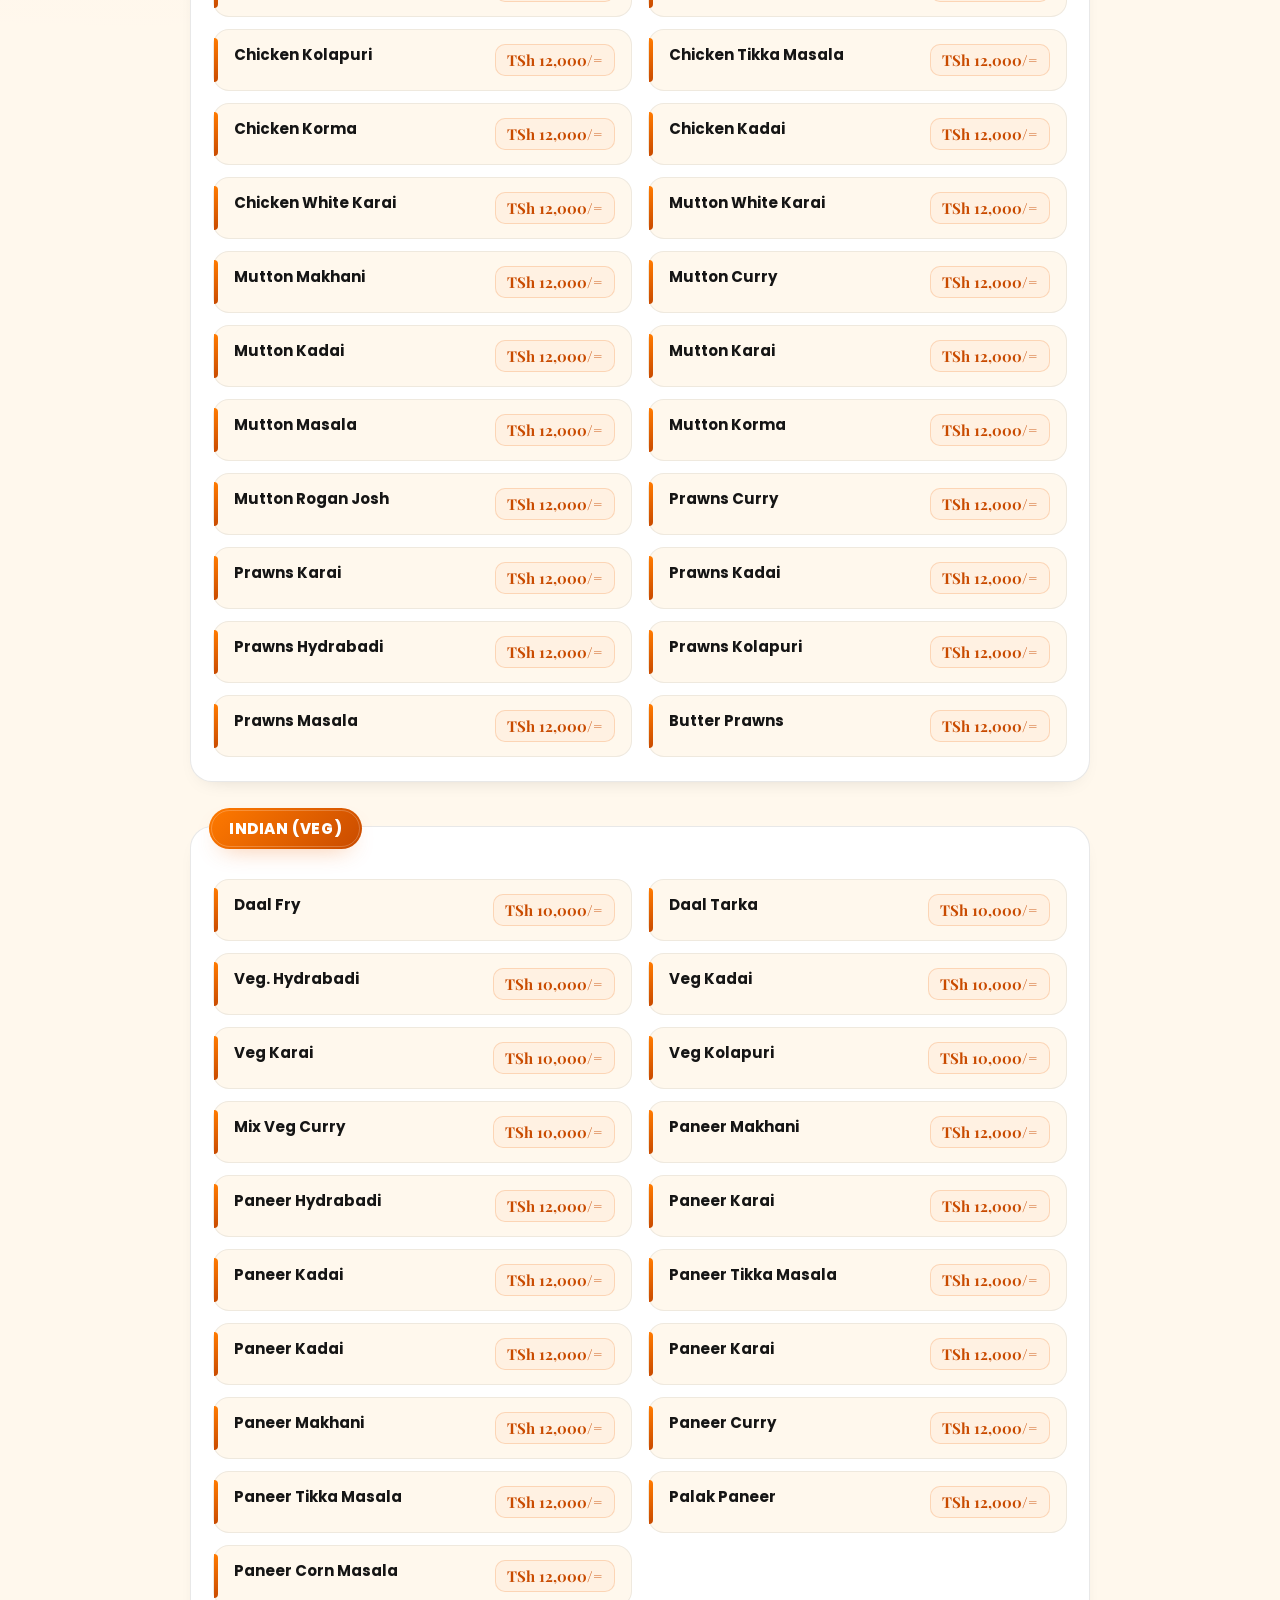
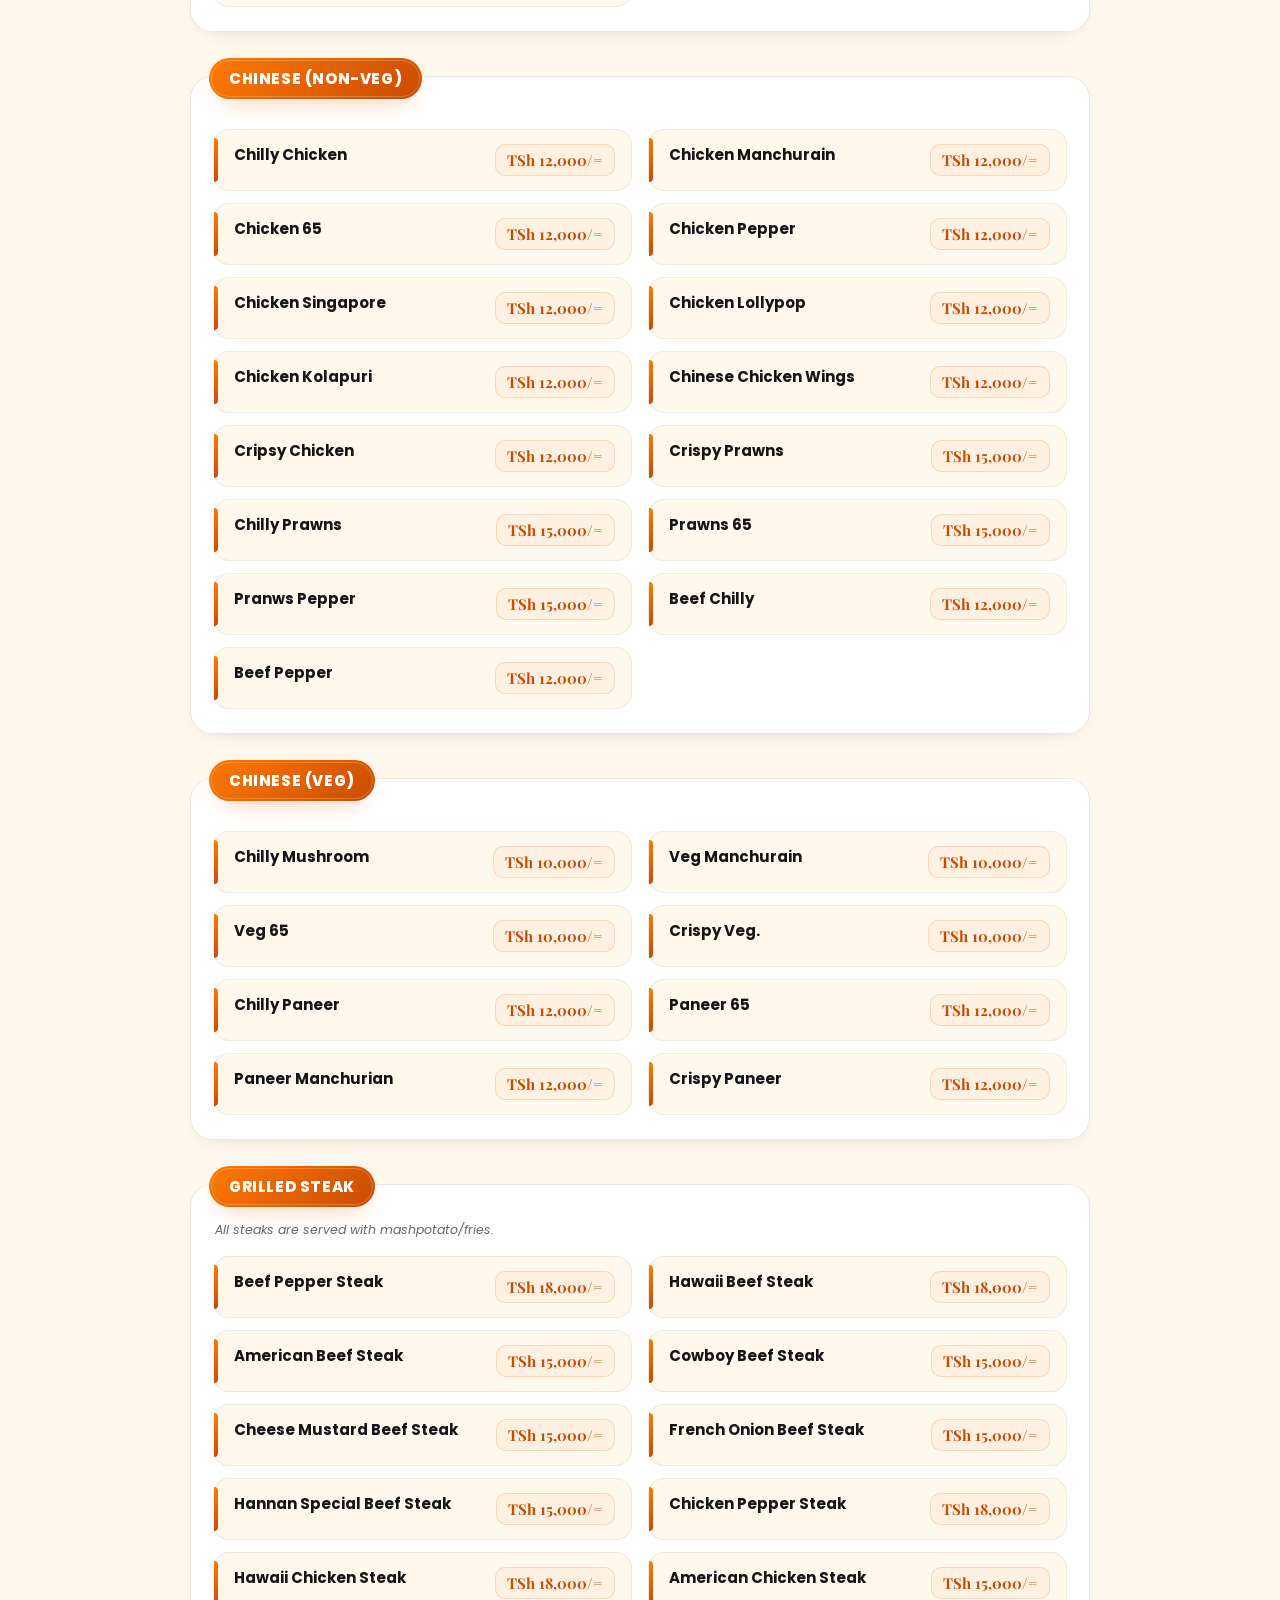
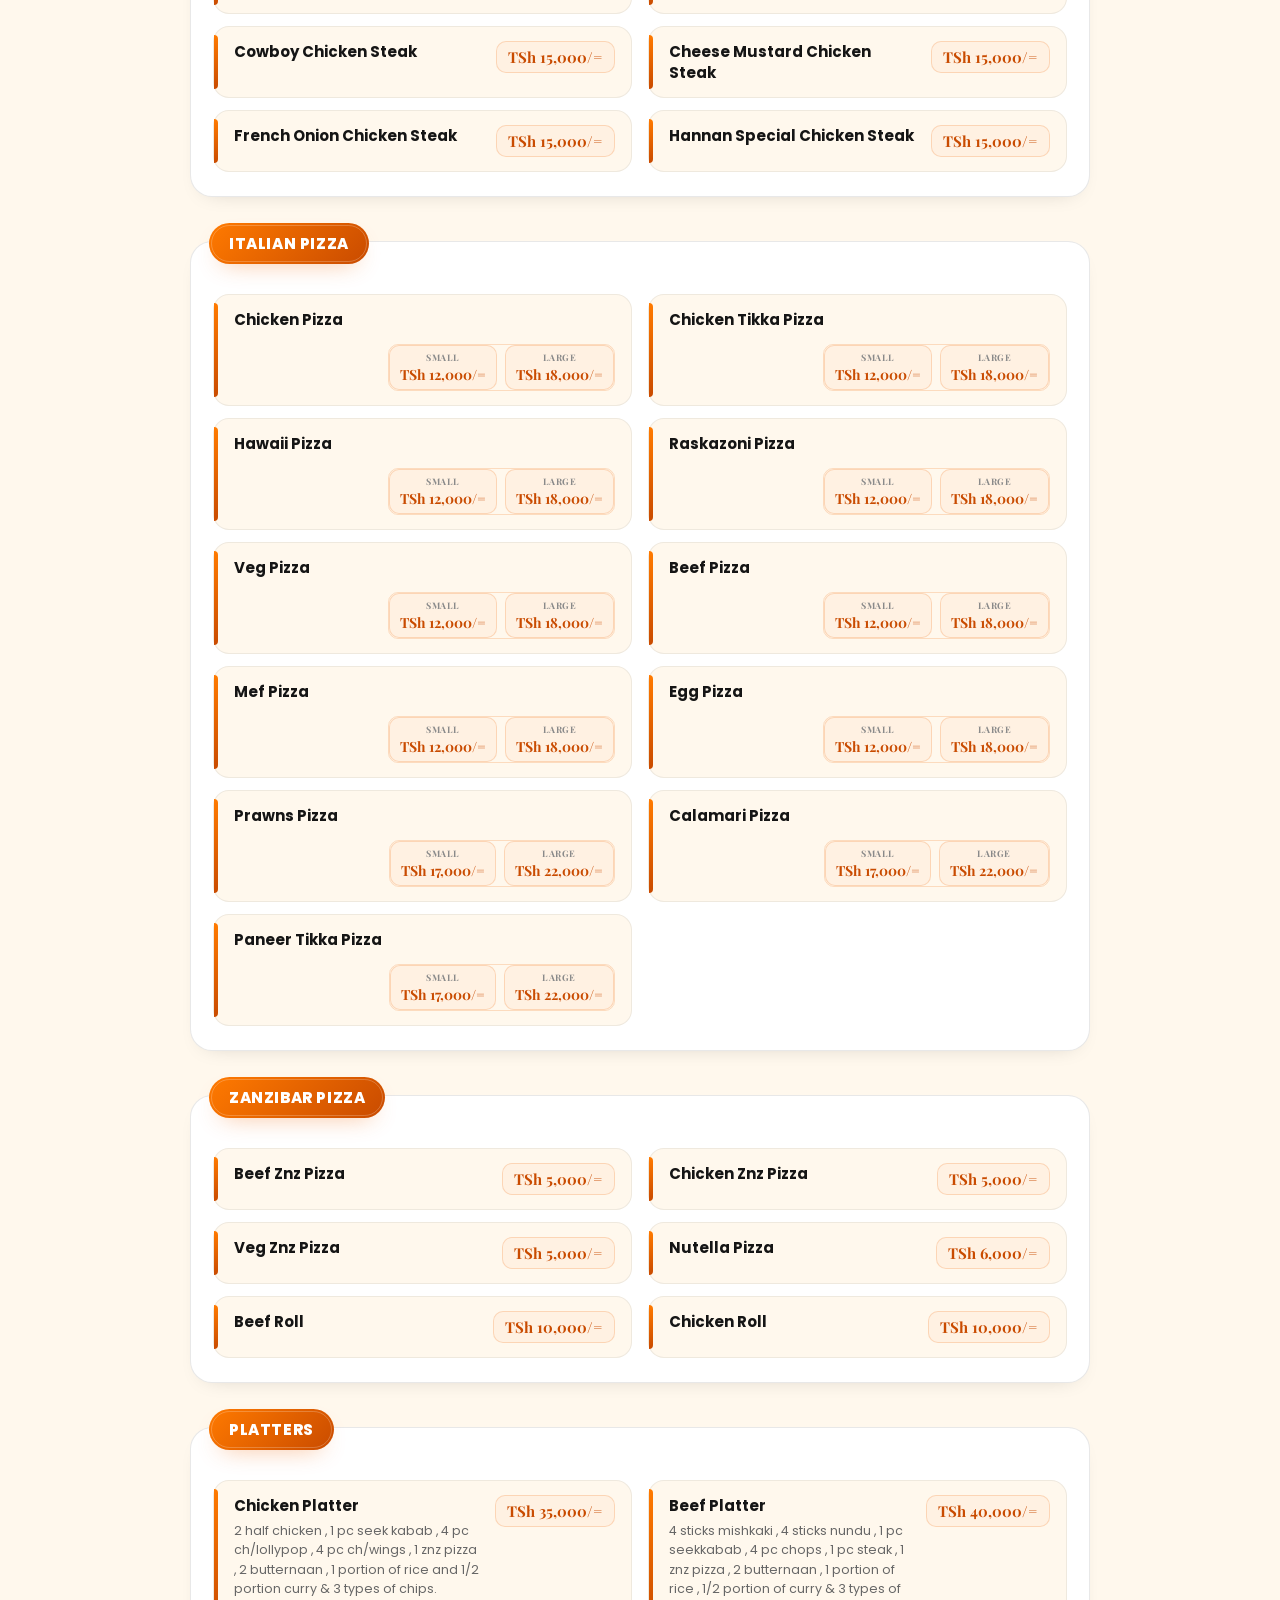
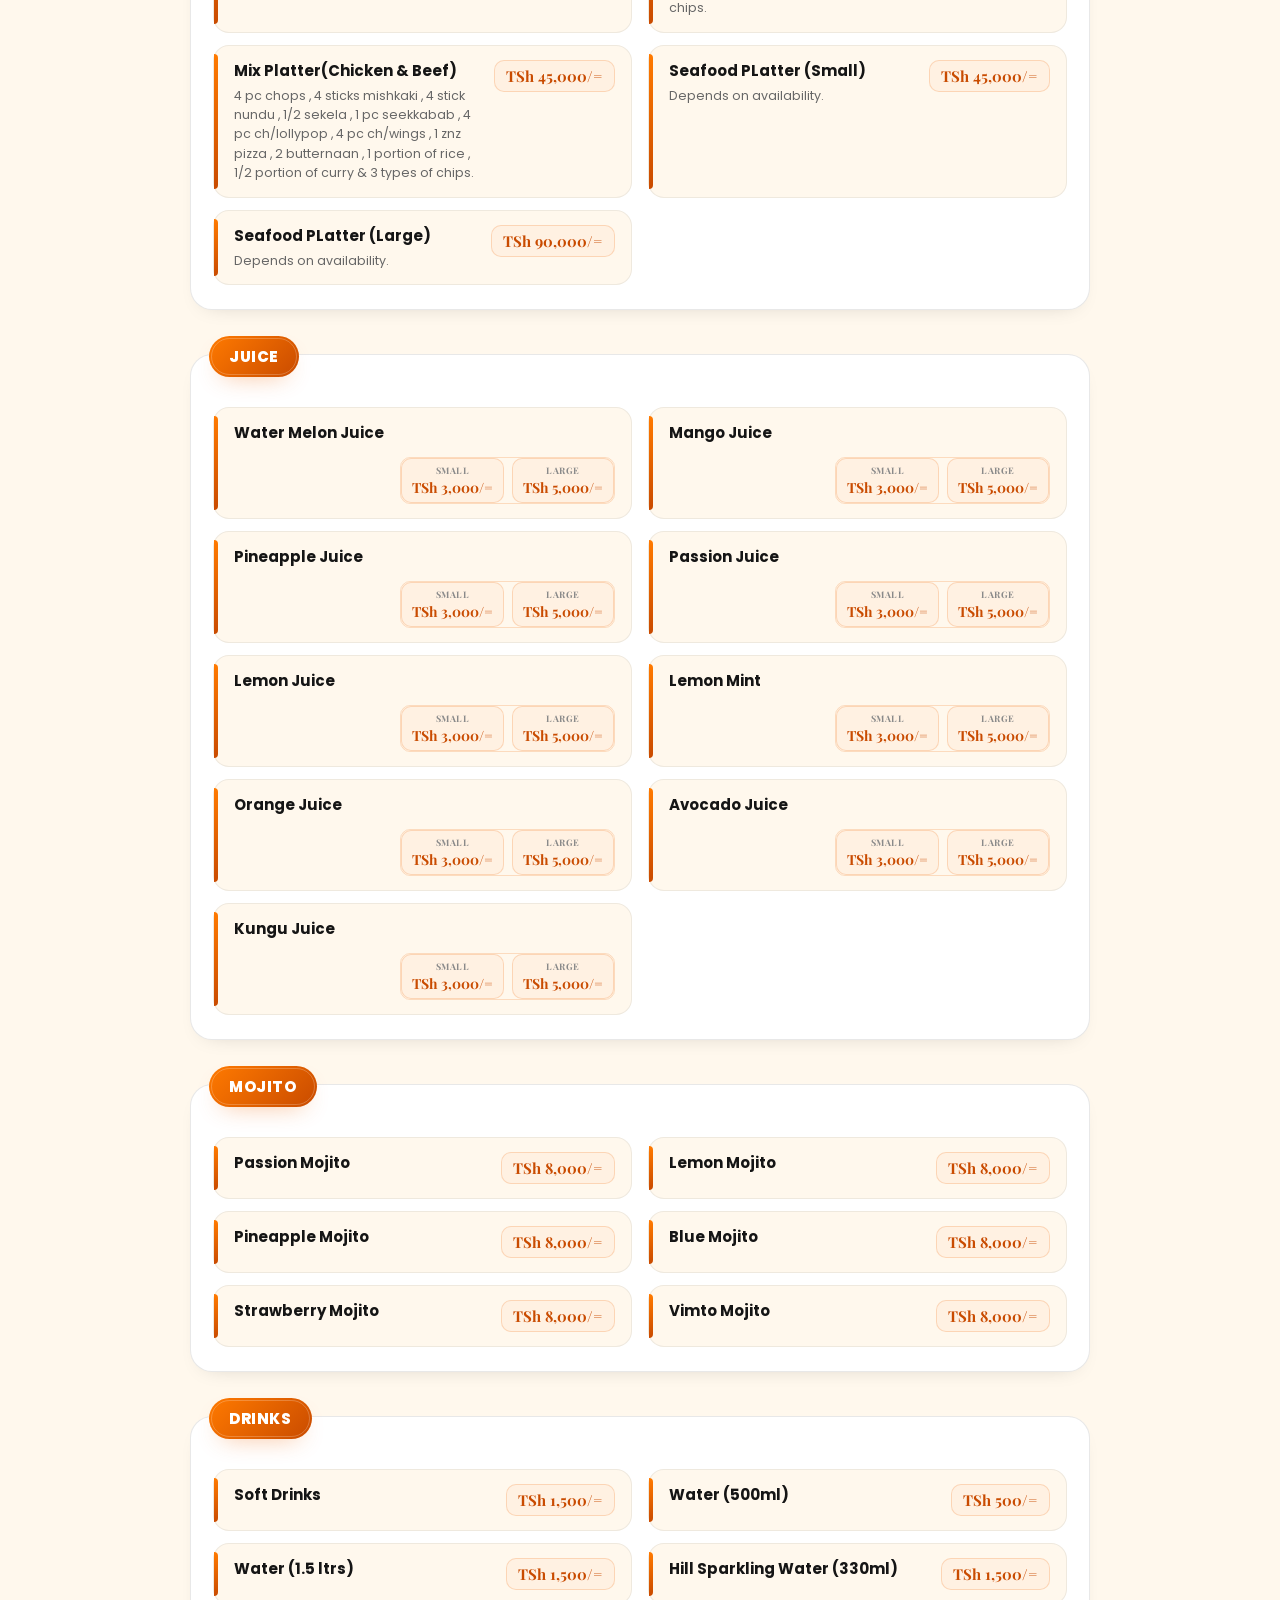
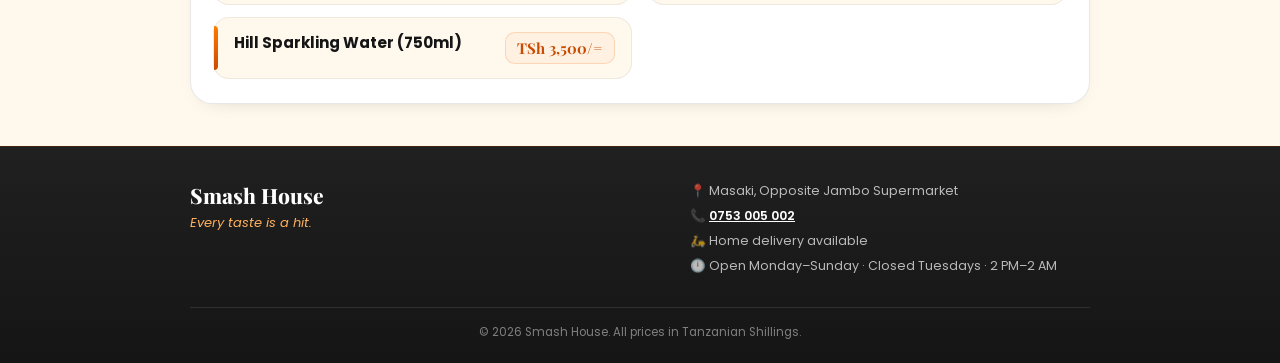
==== commit 73a1e71d: "Update index1.html" ====
--- a/index1.html
+++ b/index1.html
@@ -72,7 +72,7 @@
         </p>
 
         <h1 class="brand-name">
-          Our Menu
+          Table Menu
         </h1>
 
         <p class="brand-tagline">
@@ -94,6 +94,7 @@
 
 
     </div>
+    
 
   </header>
 
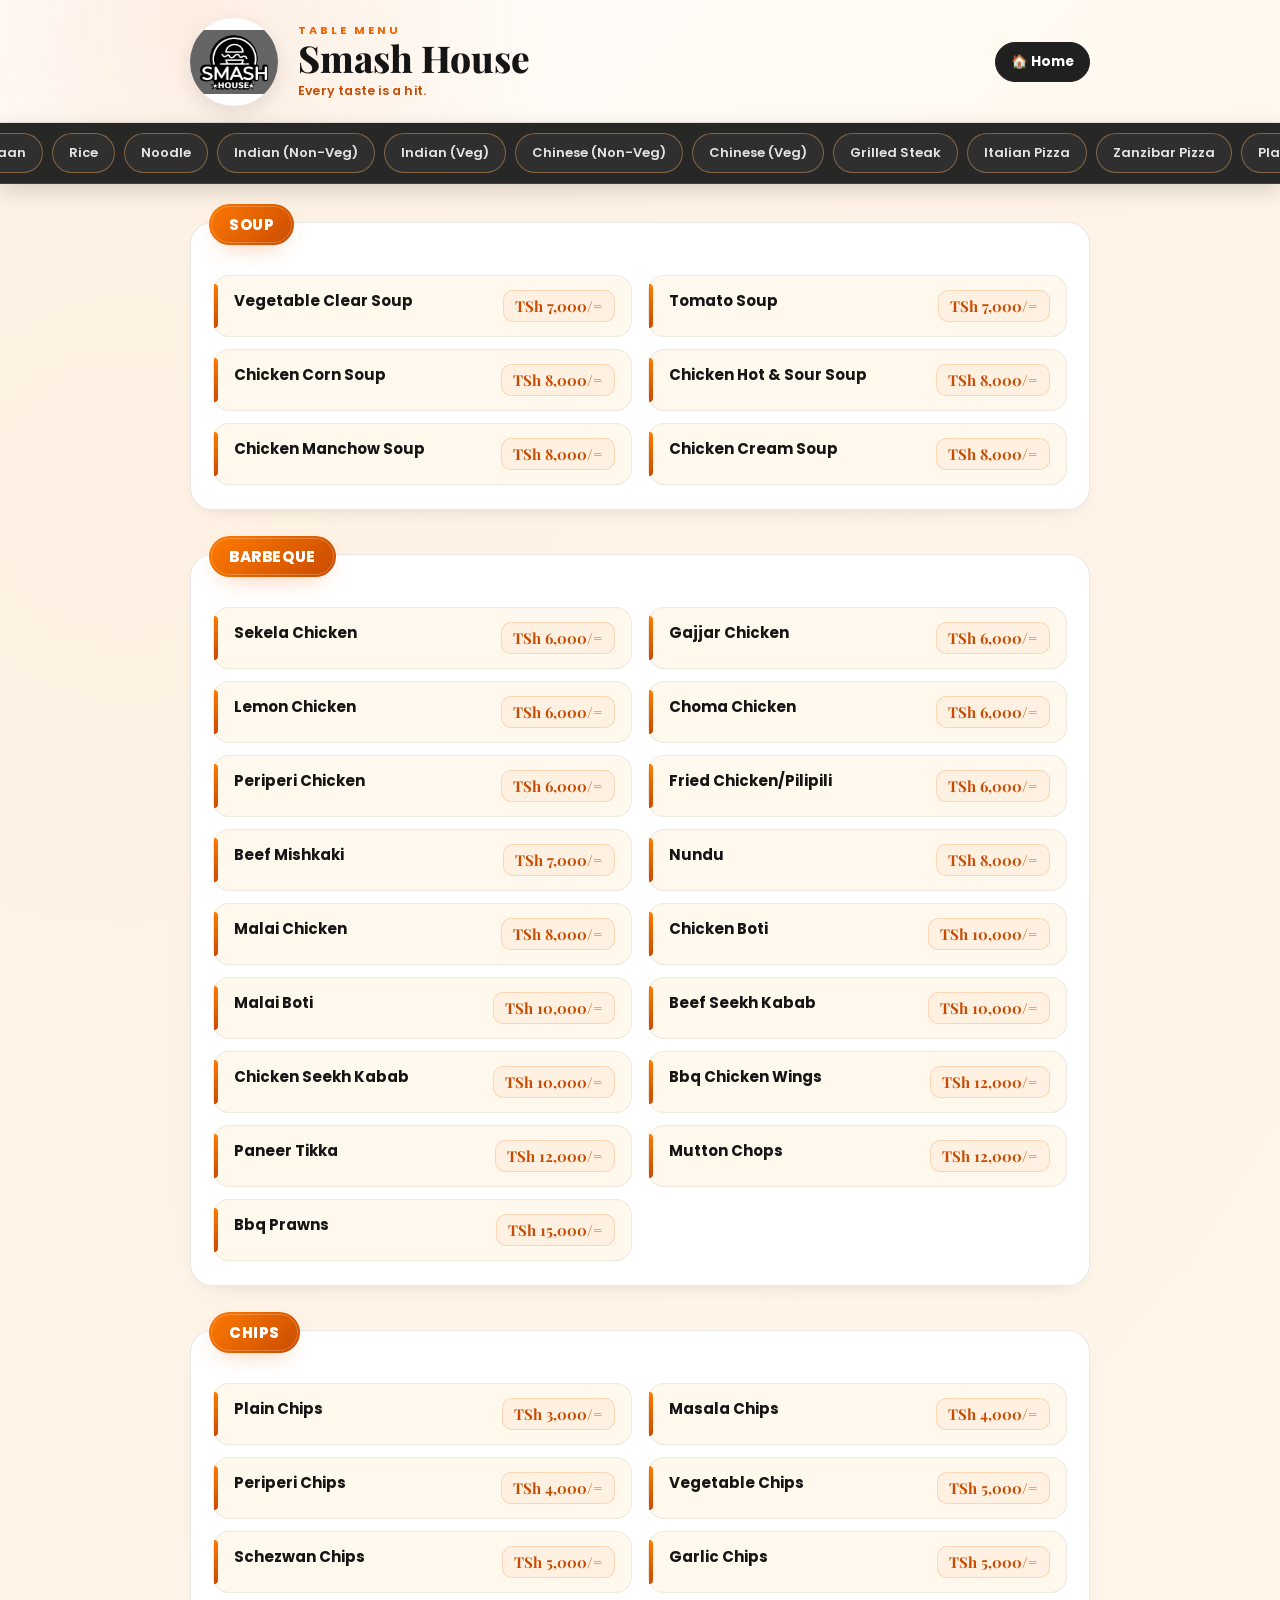
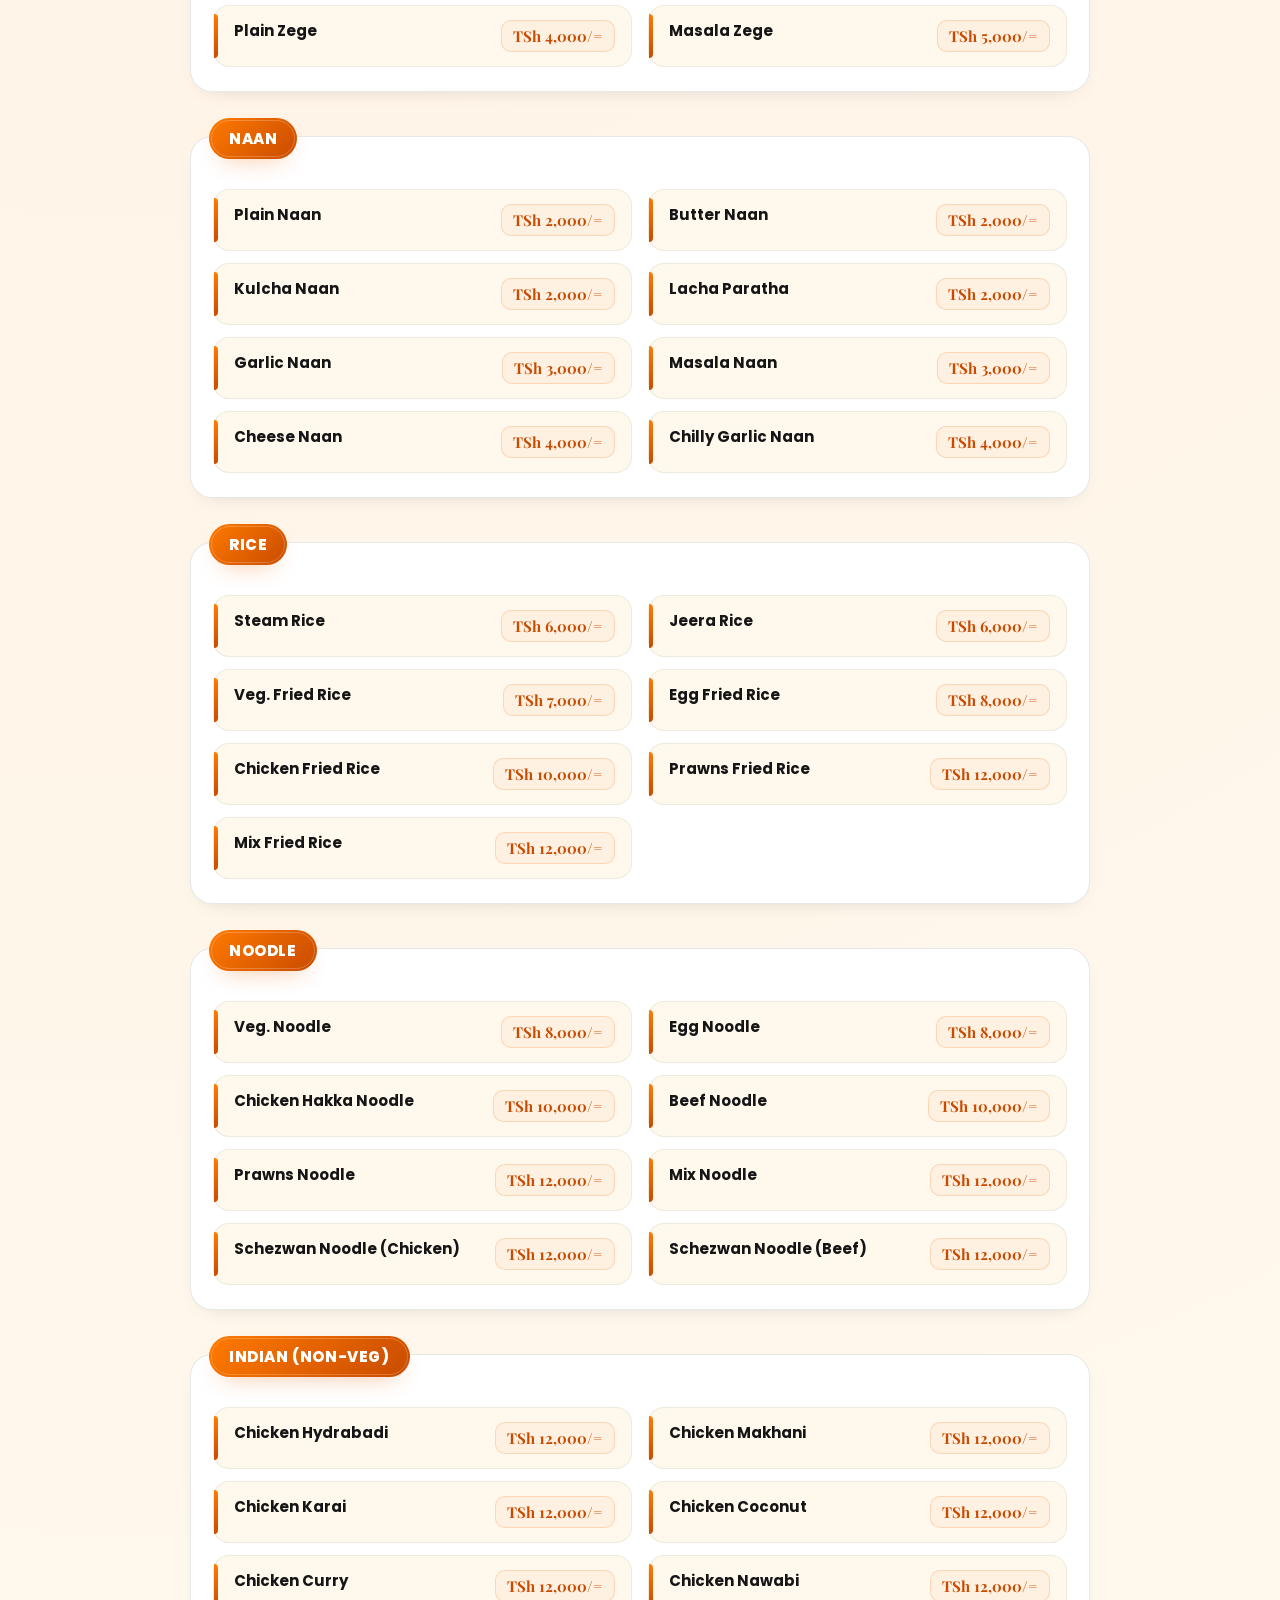
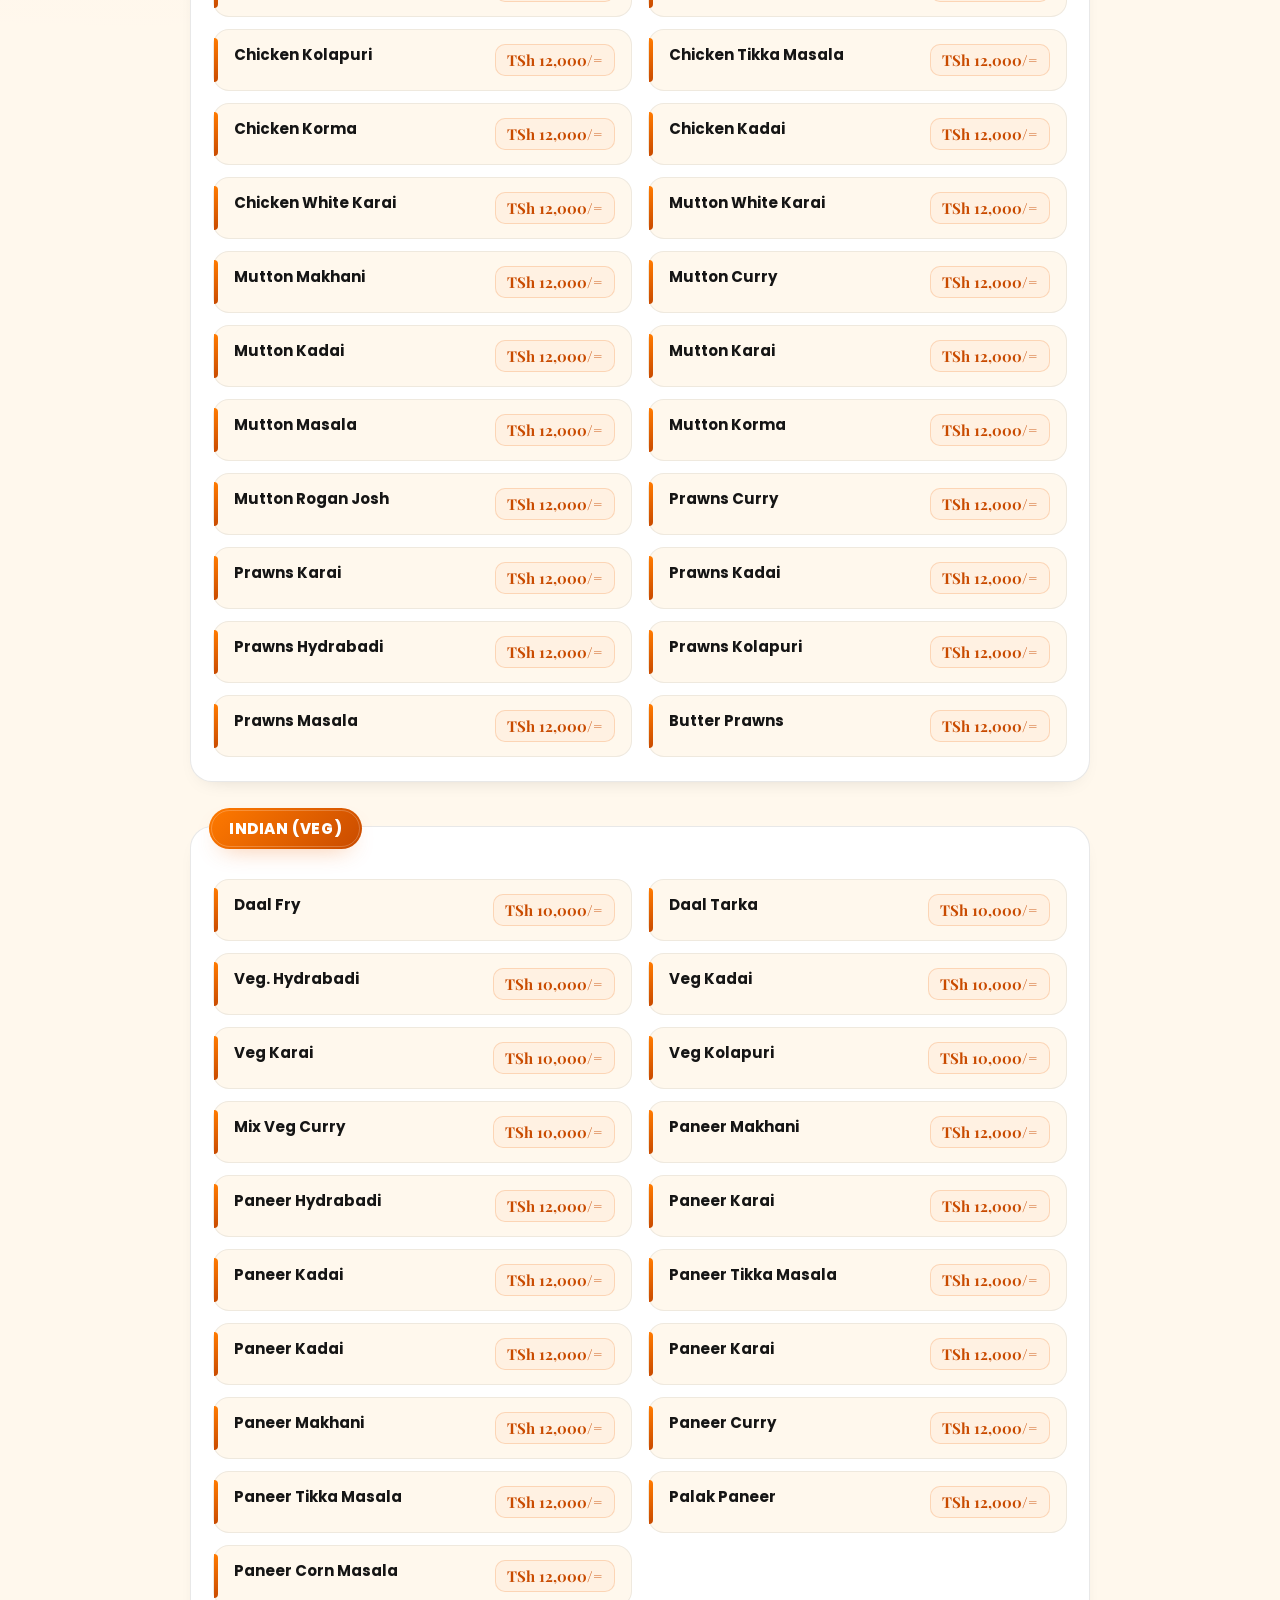
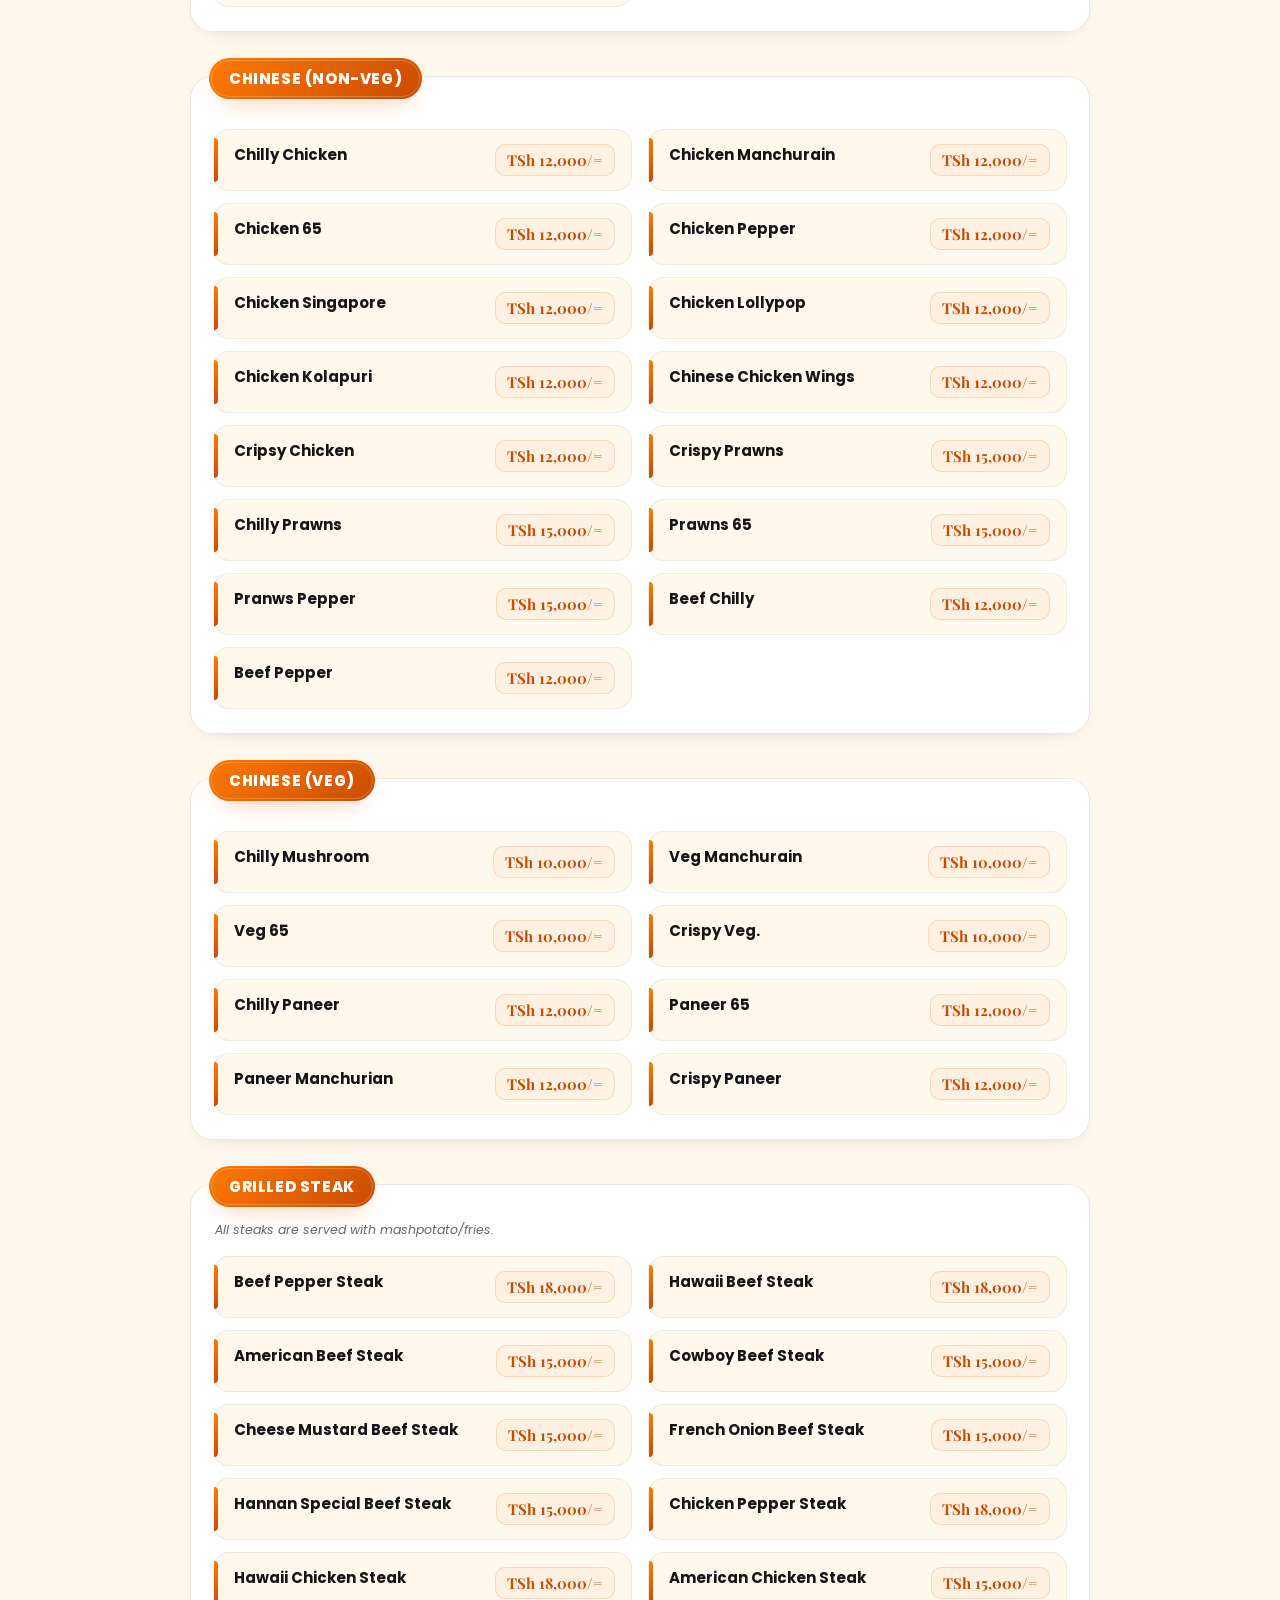
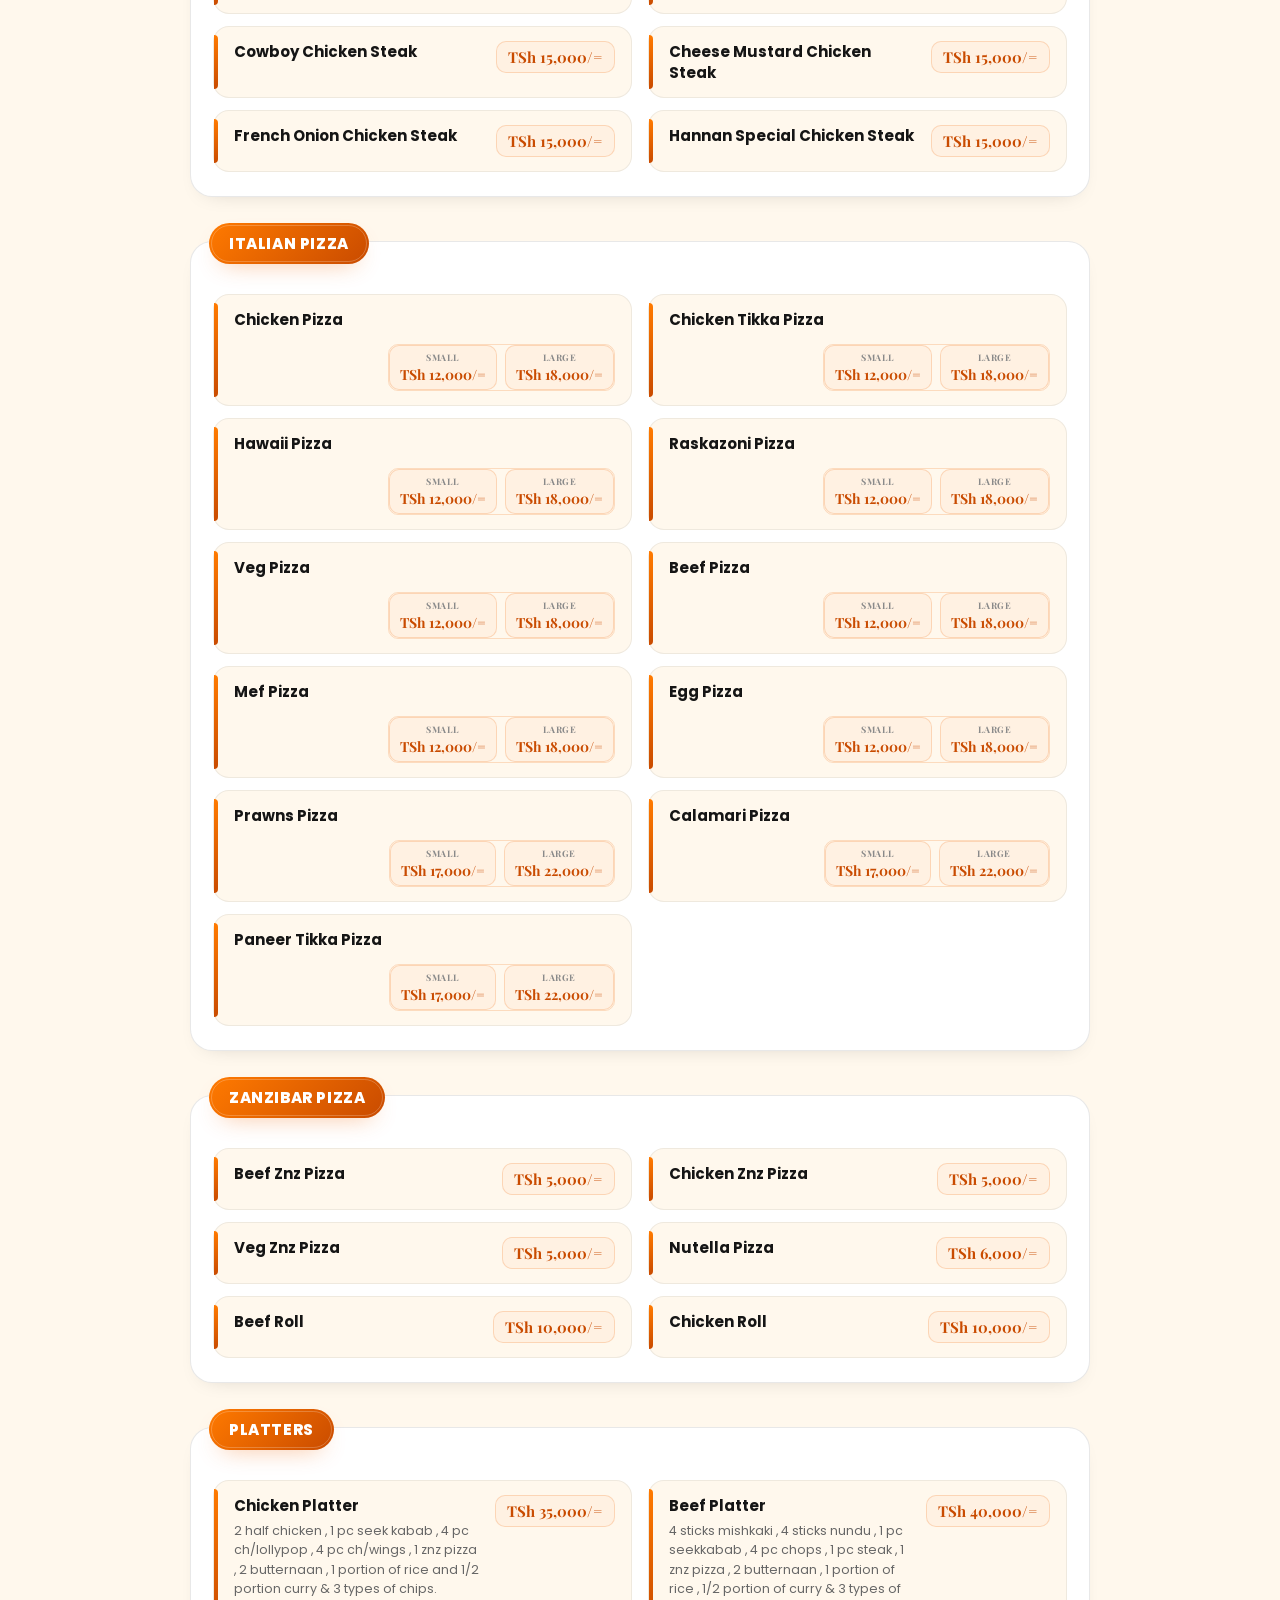
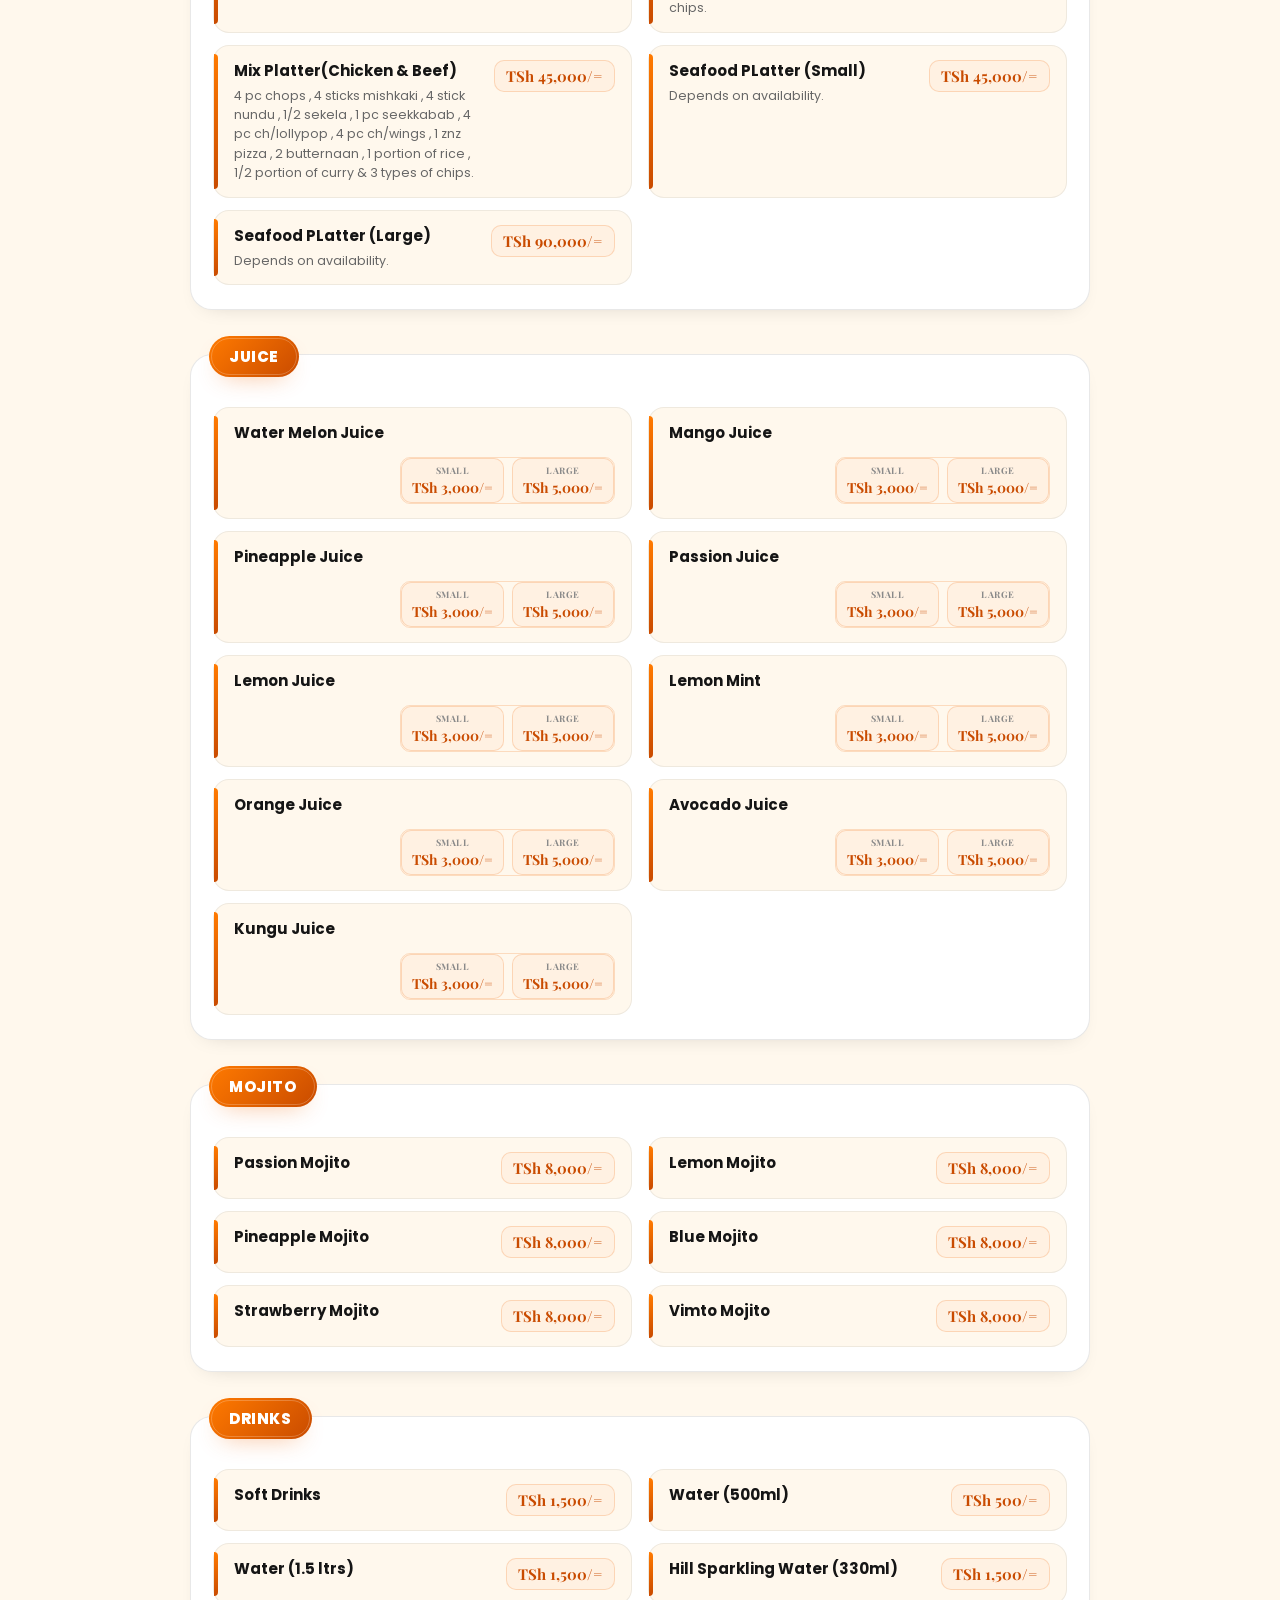
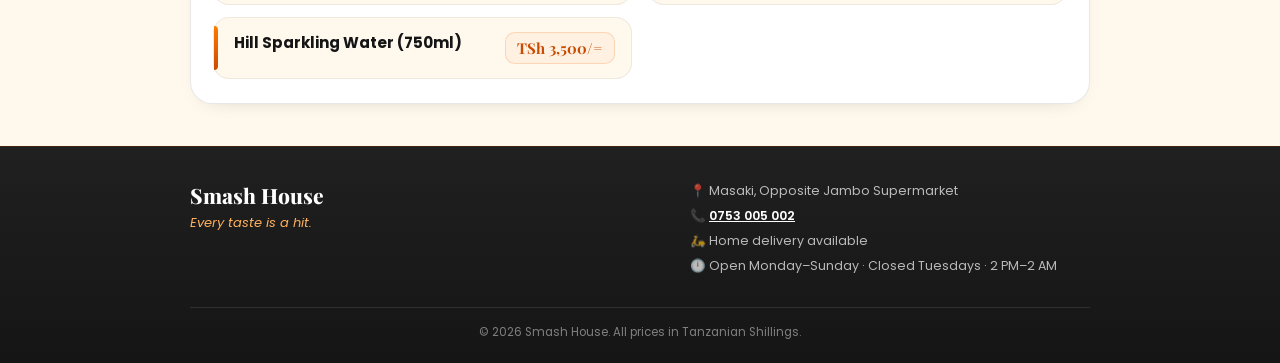
==== commit 5d0b03da: "Update index1.html" ====
--- a/index1.html
+++ b/index1.html
@@ -68,11 +68,11 @@
       <div class="brand-copy">
 
         <p class="brand-eyebrow">
+          Table Menu
+        </p>
+
+        <h1 class="brand-name">
           Smash House
-        </p>
-
-        <h1 class="brand-name">
-          Table Menu
         </h1>
 
         <p class="brand-tagline">
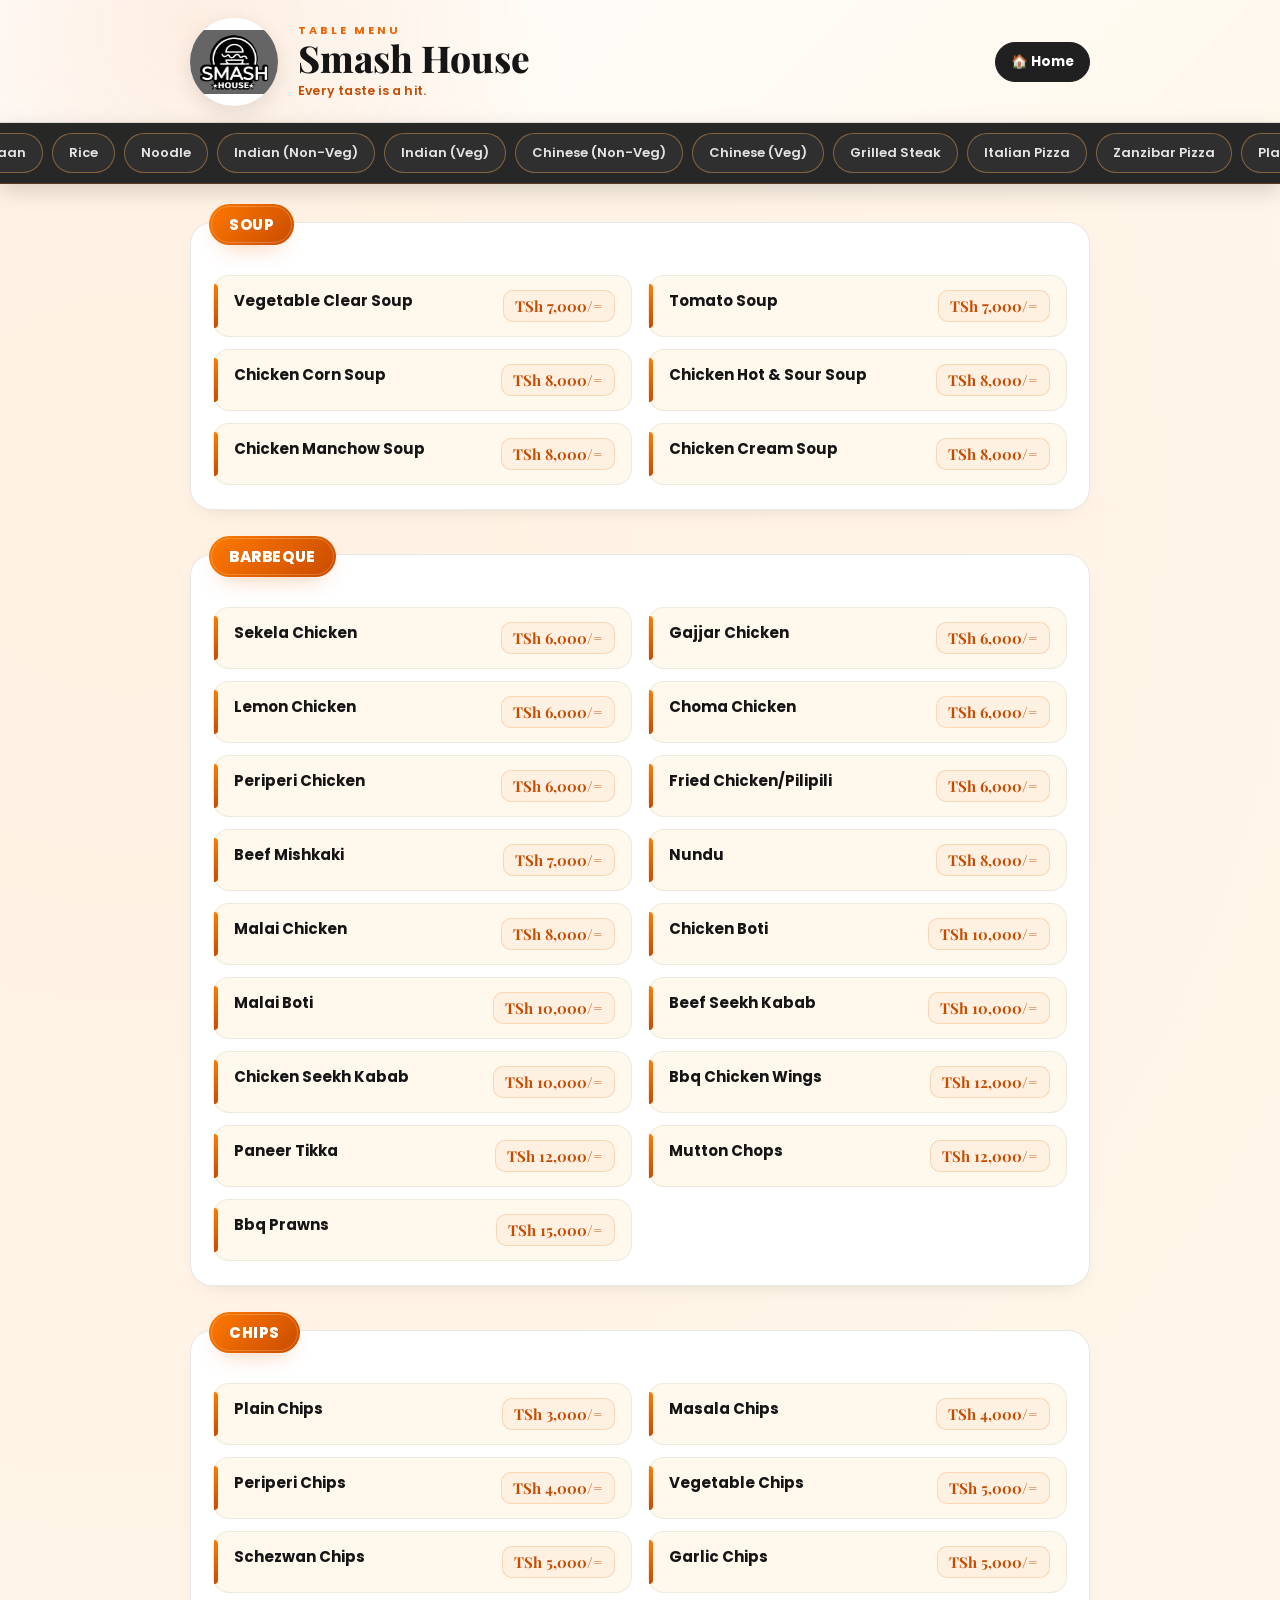
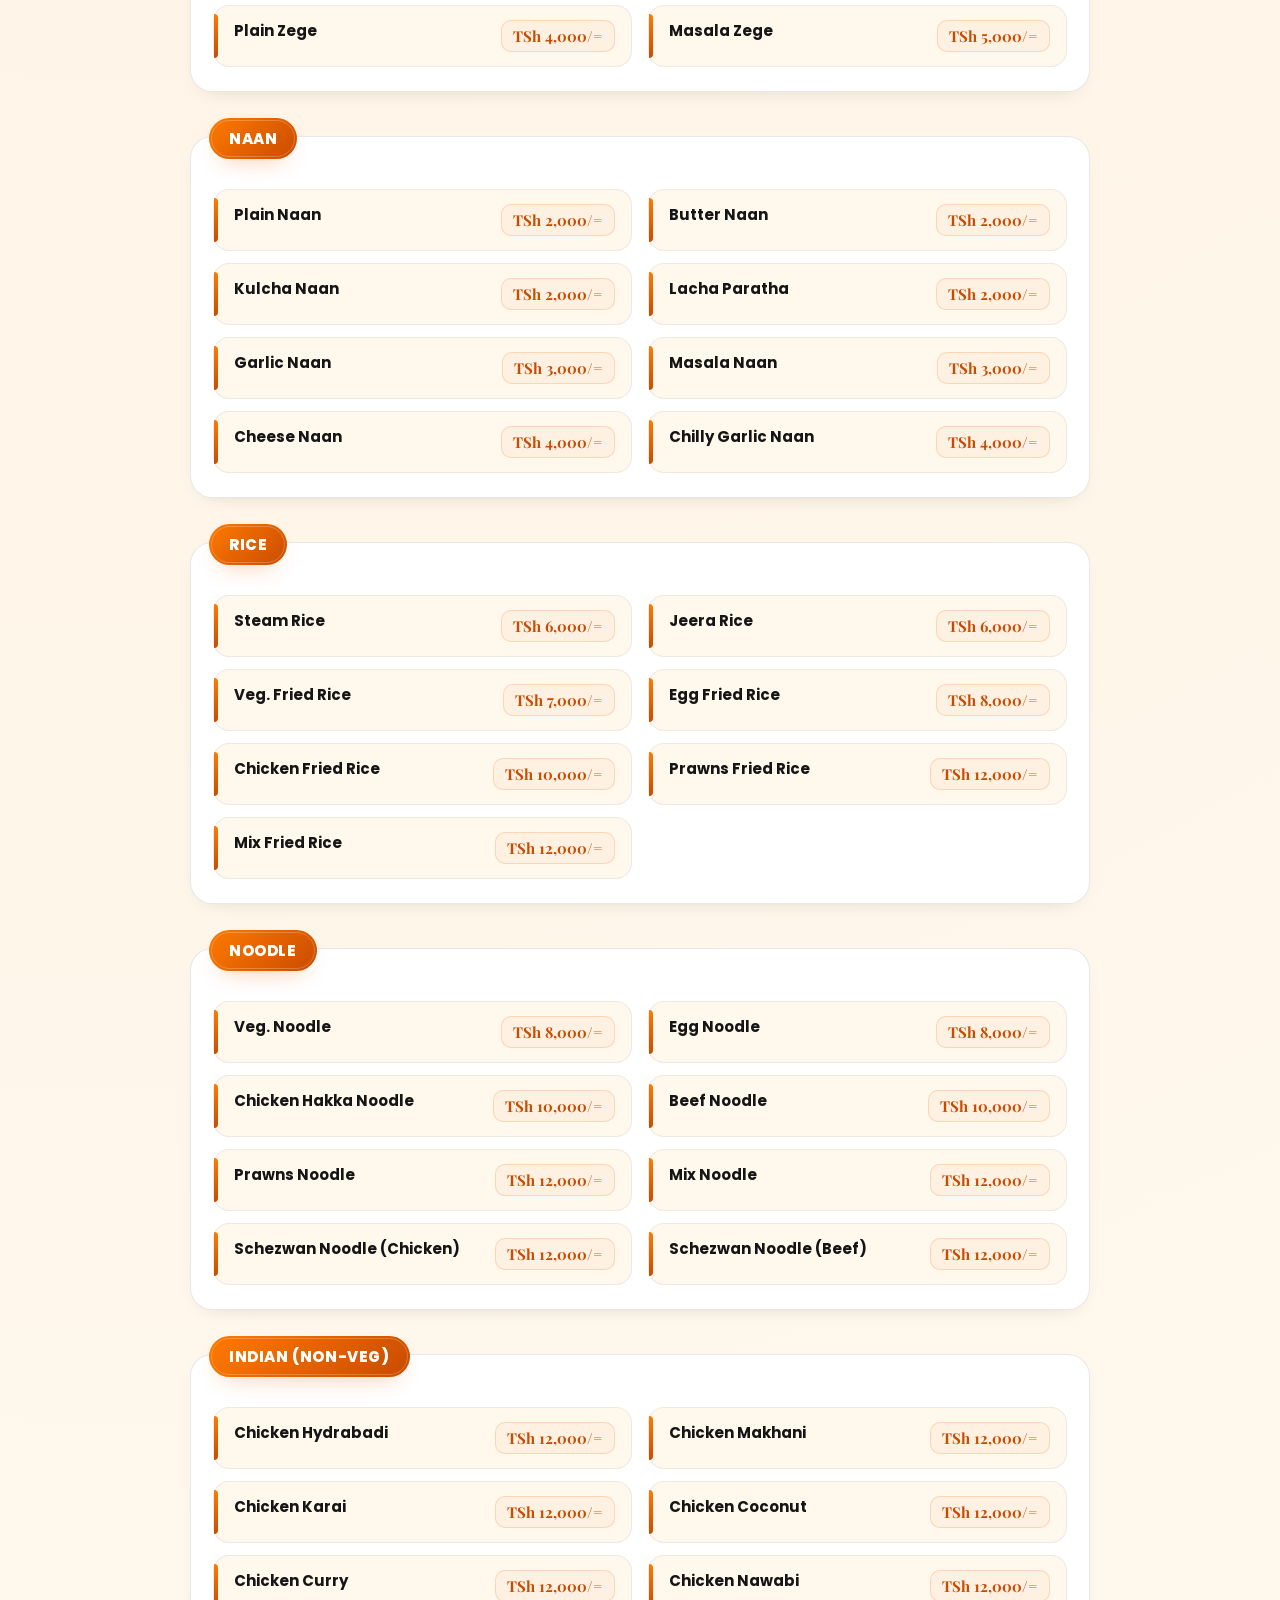
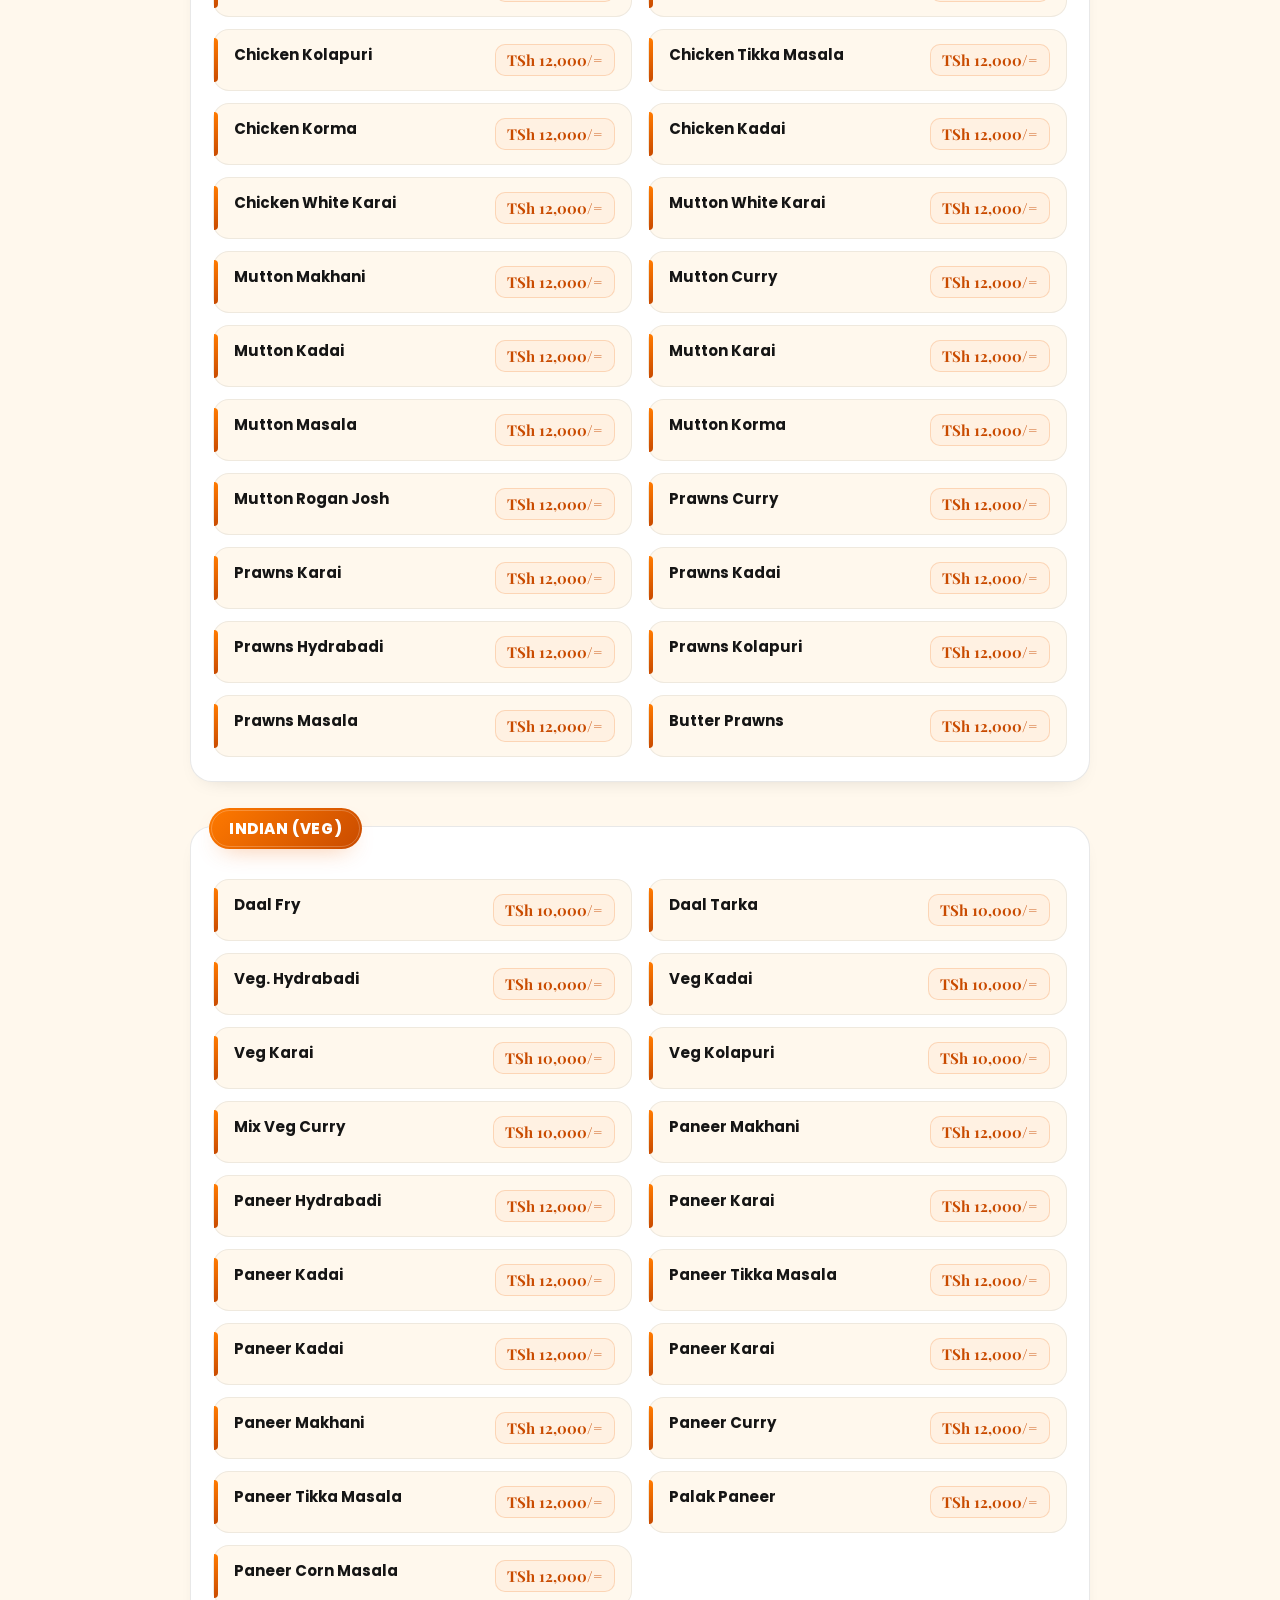
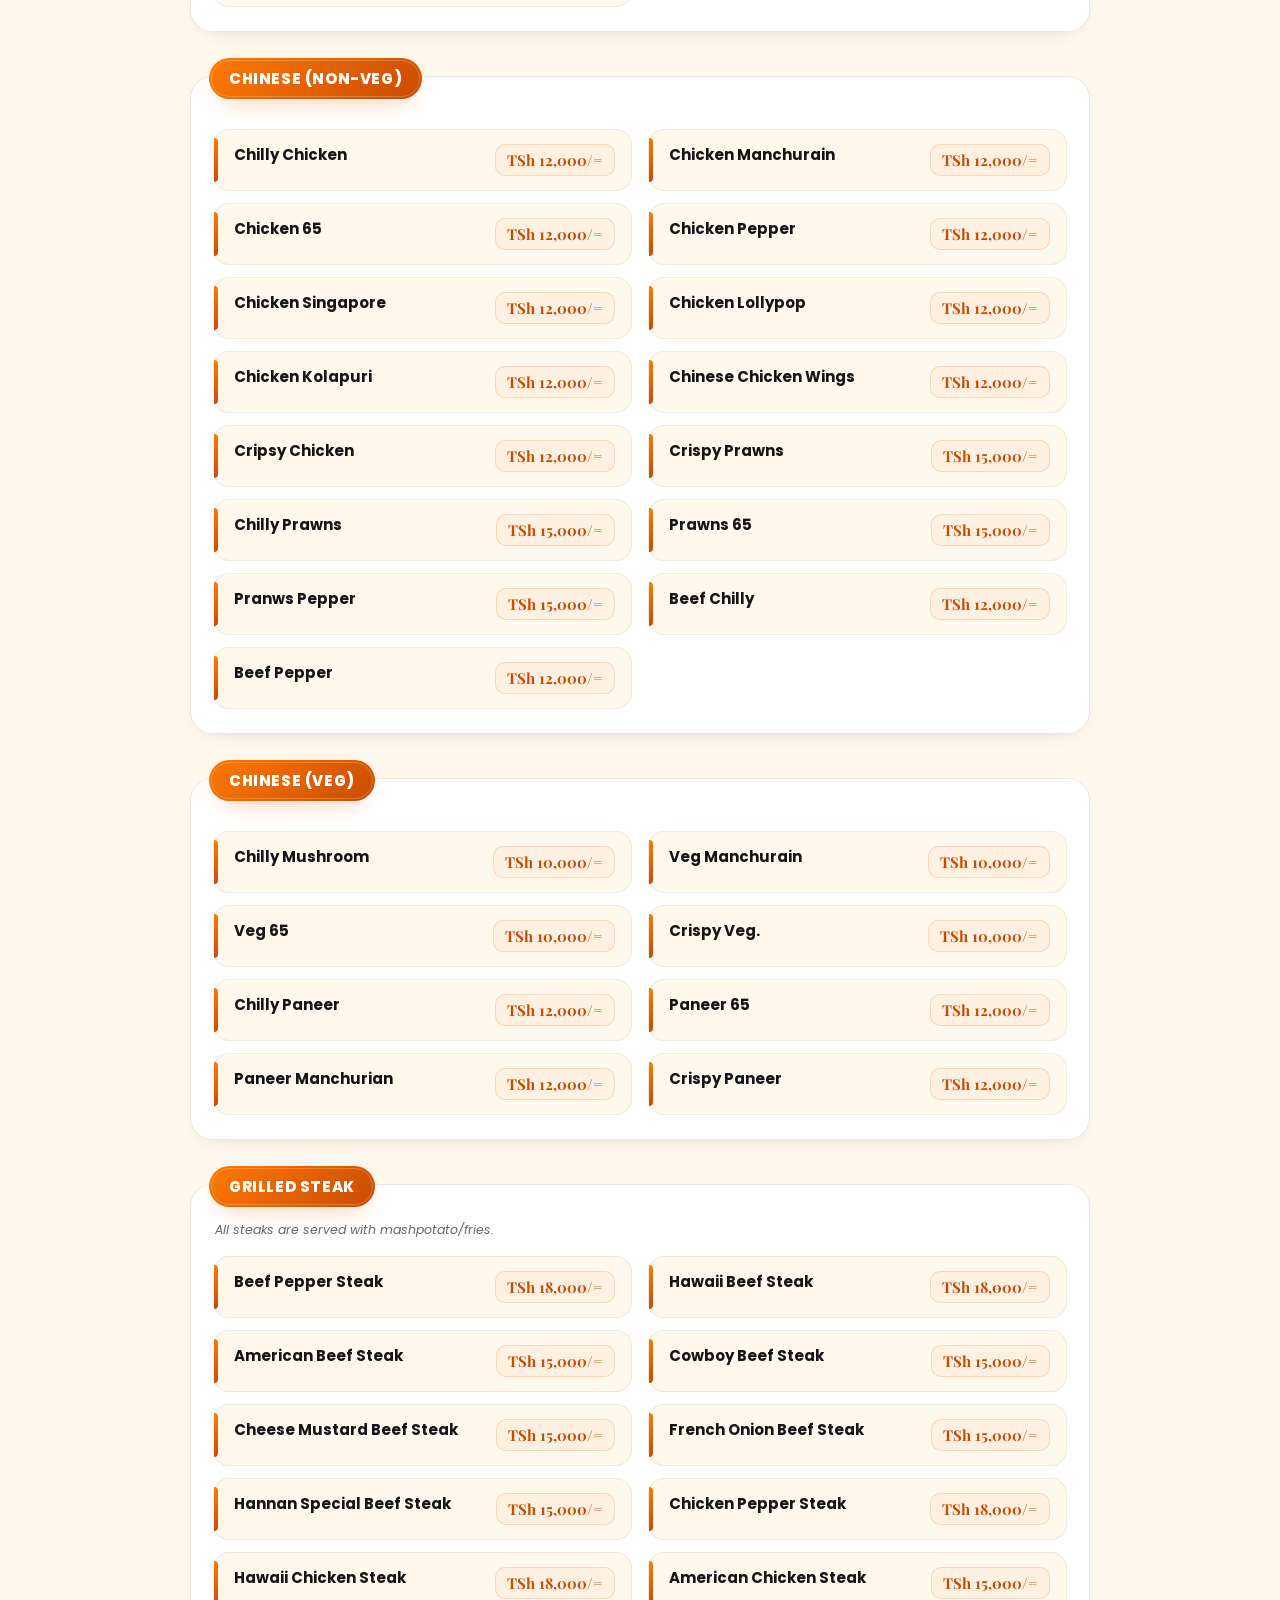
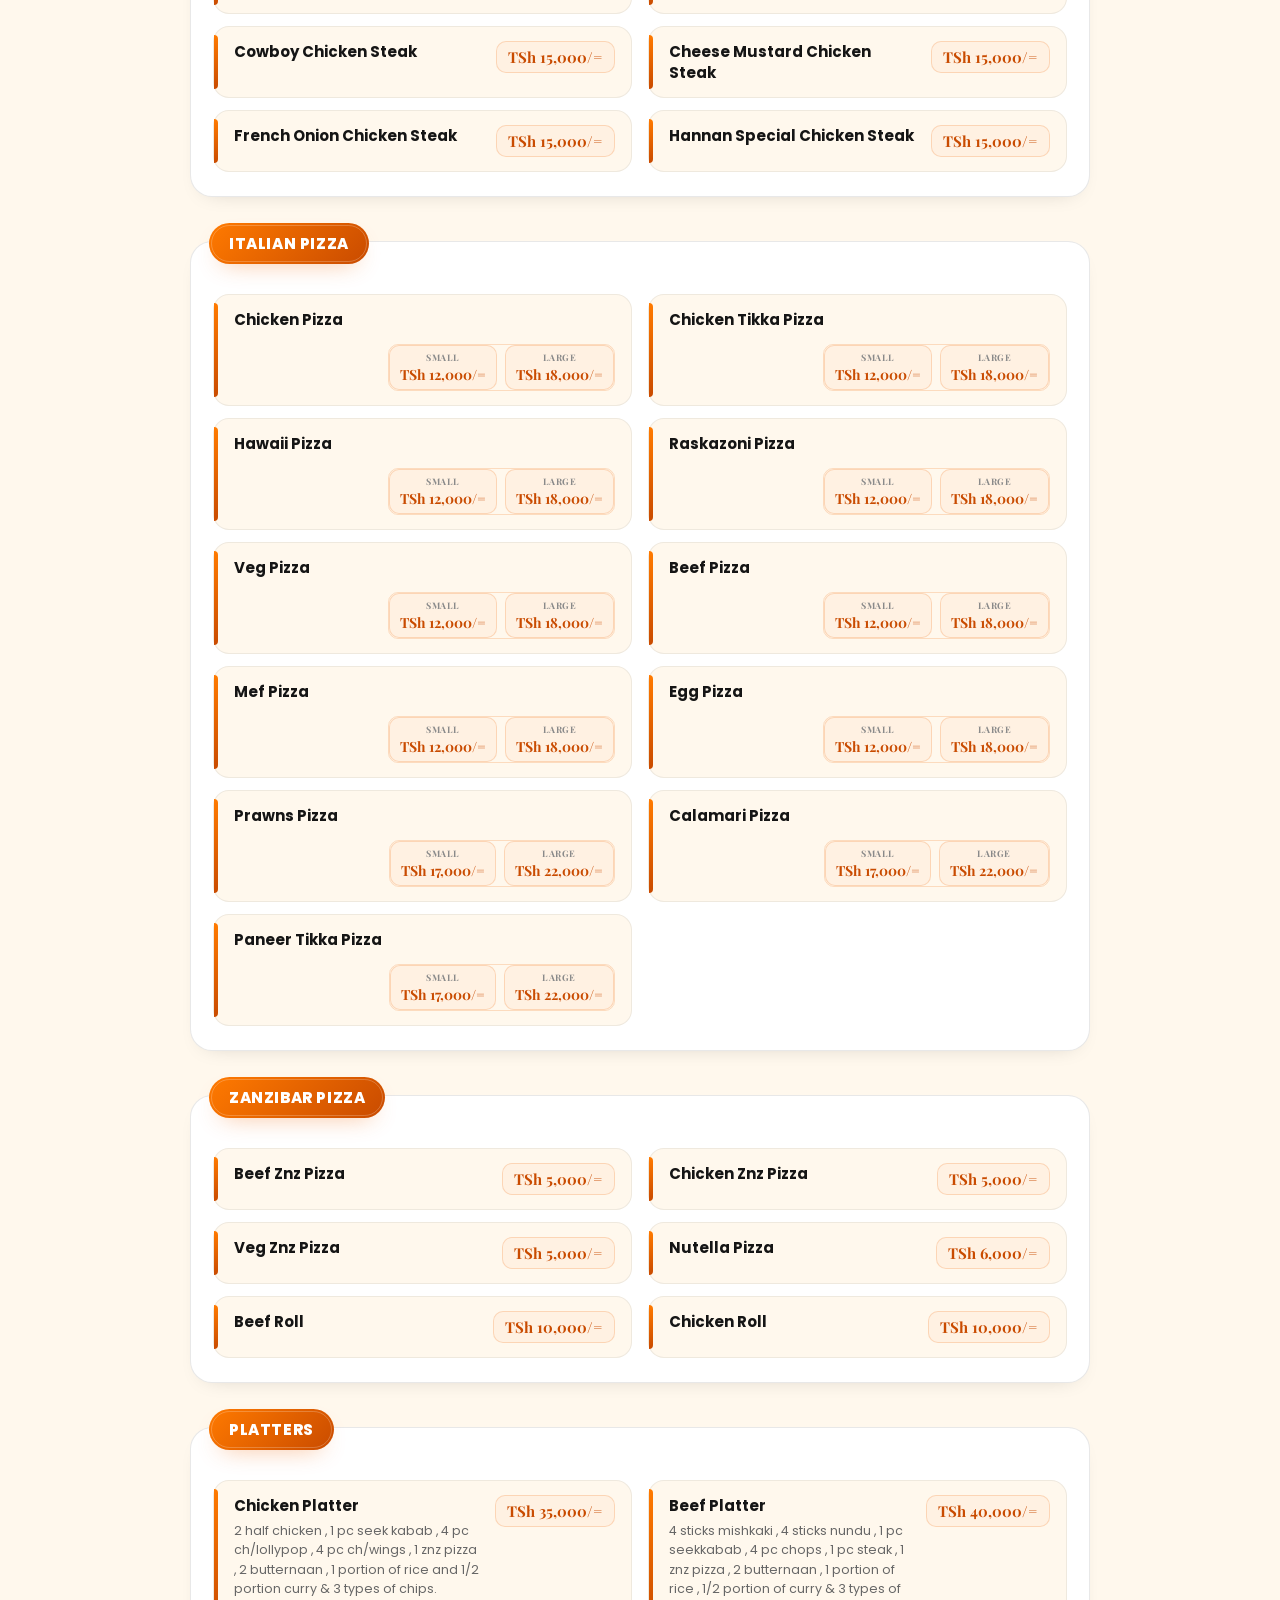
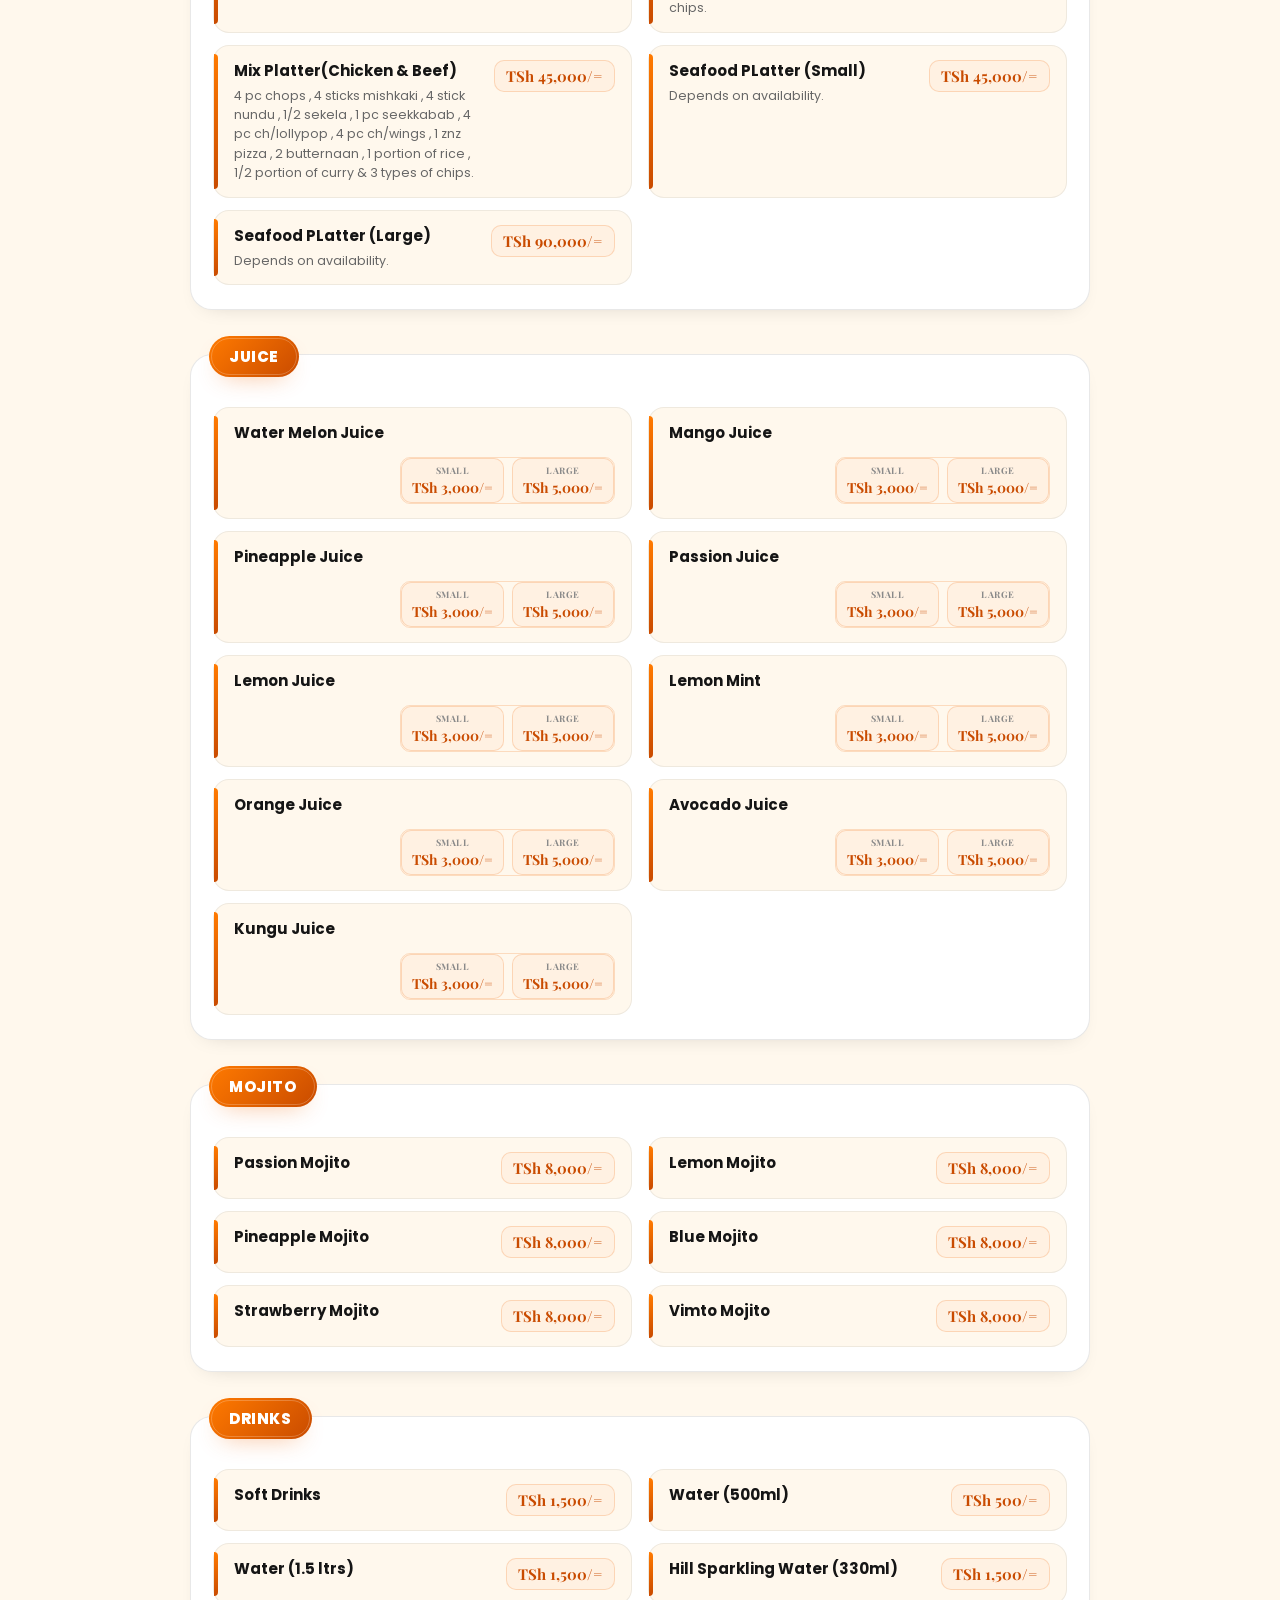
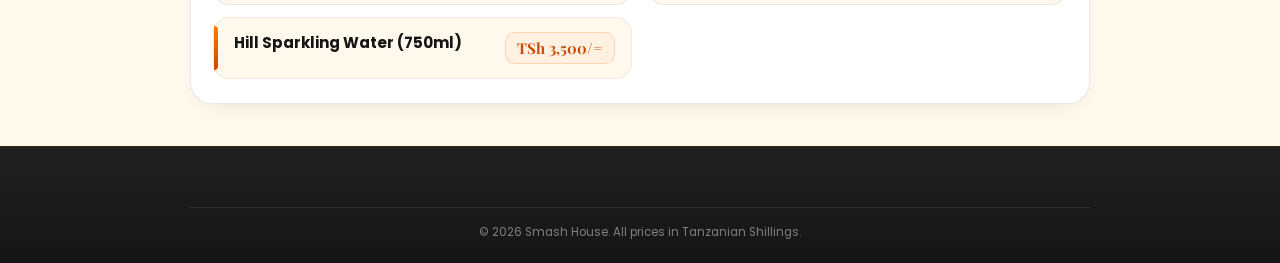
==== commit 27e60c8e: "Update index1.html" ====
--- a/index1.html
+++ b/index1.html
@@ -142,47 +142,6 @@
 
   <footer class="site-footer">
 
-    <div class="footer-inner">
-
-      <div class="footer-brand">
-
-        <p class="footer-name">
-          Smash House
-        </p>
-
-        <p class="footer-tagline">
-          Every taste is a hit.
-        </p>
-
-      </div>
-
-
-      <div class="footer-details">
-
-        <p>
-          📍 Masaki, Opposite Jambo Supermarket
-        </p>
-
-        <p>
-          📞
-          <a href="tel:0753005002">
-            0753 005 002
-          </a>
-        </p>
-
-        <p>
-          🛵 Home delivery available
-        </p>
-
-        <p>
-          🕛 Open Monday–Sunday · Closed Tuesdays · 2 PM–2 AM
-        </p>
-
-      </div>
-
-    </div>
-
-
     <!-- Copyright -->
 
     <p class="footer-copyright">
